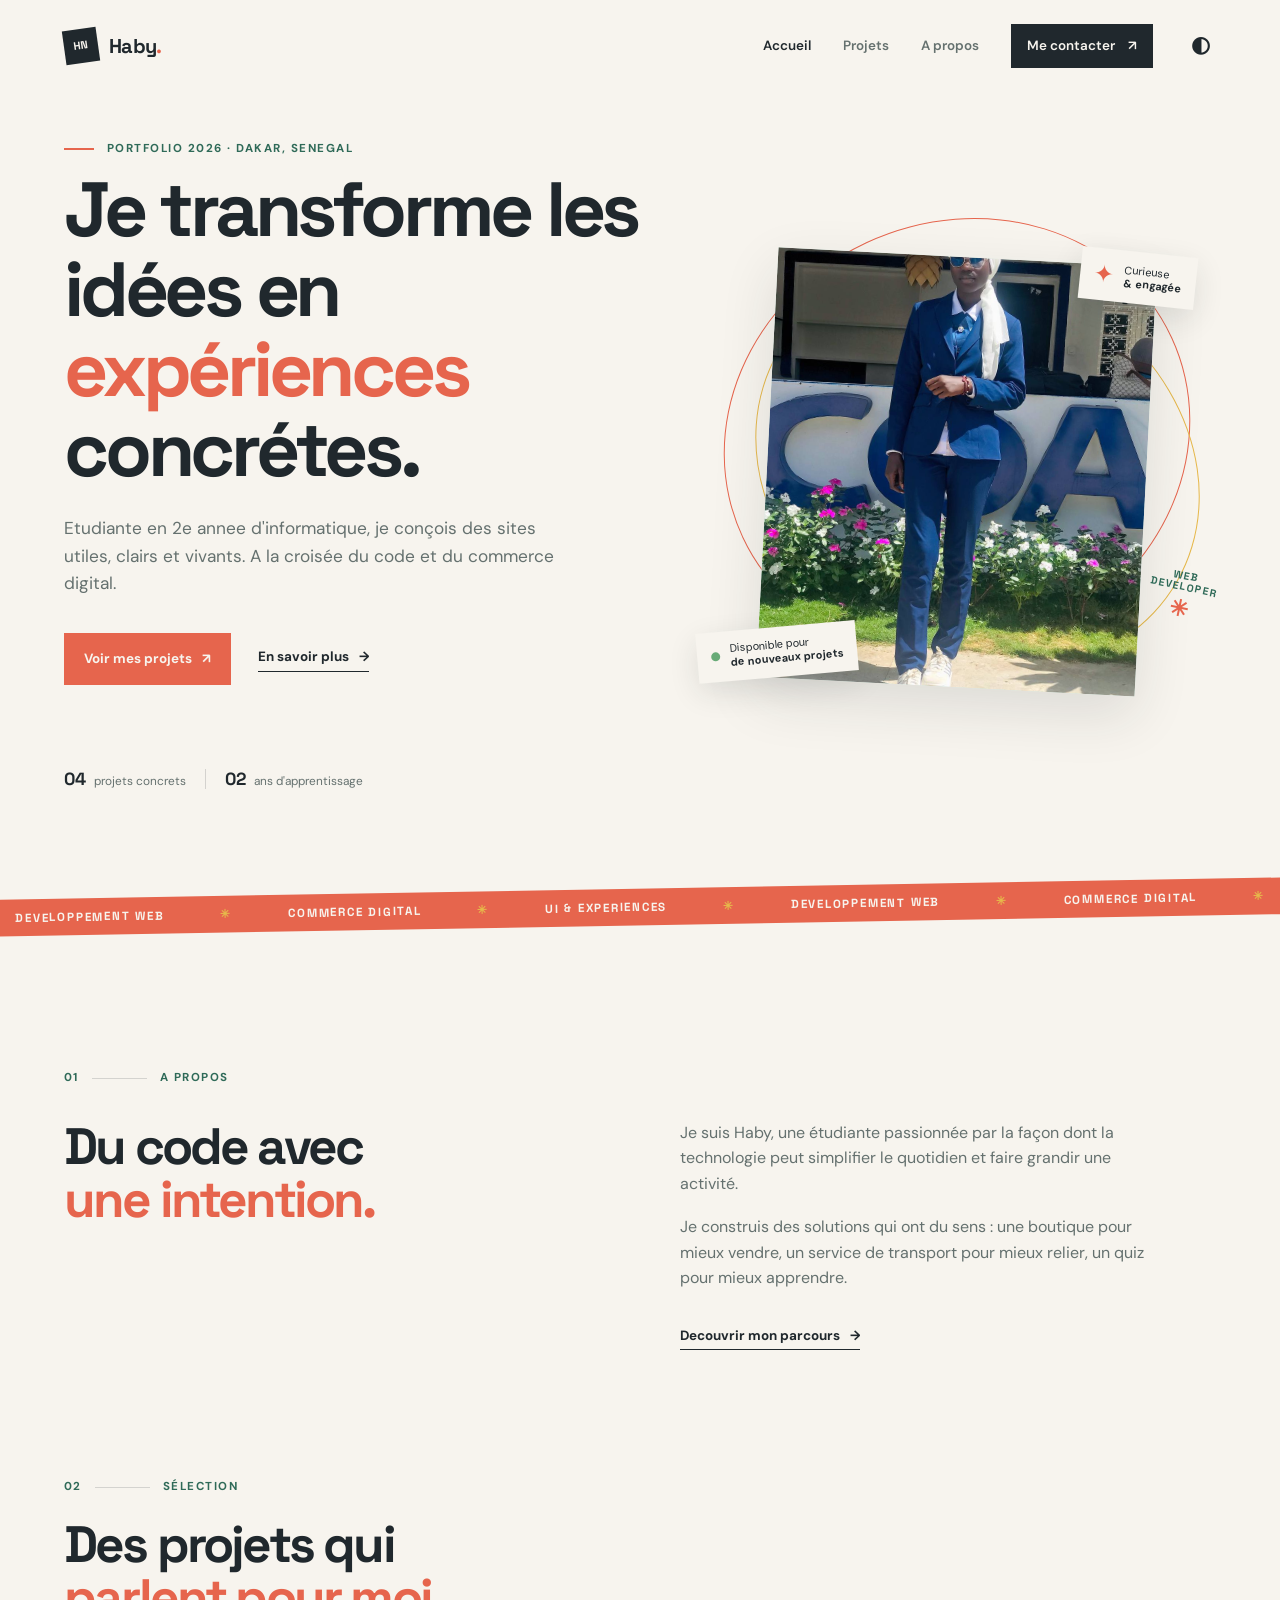
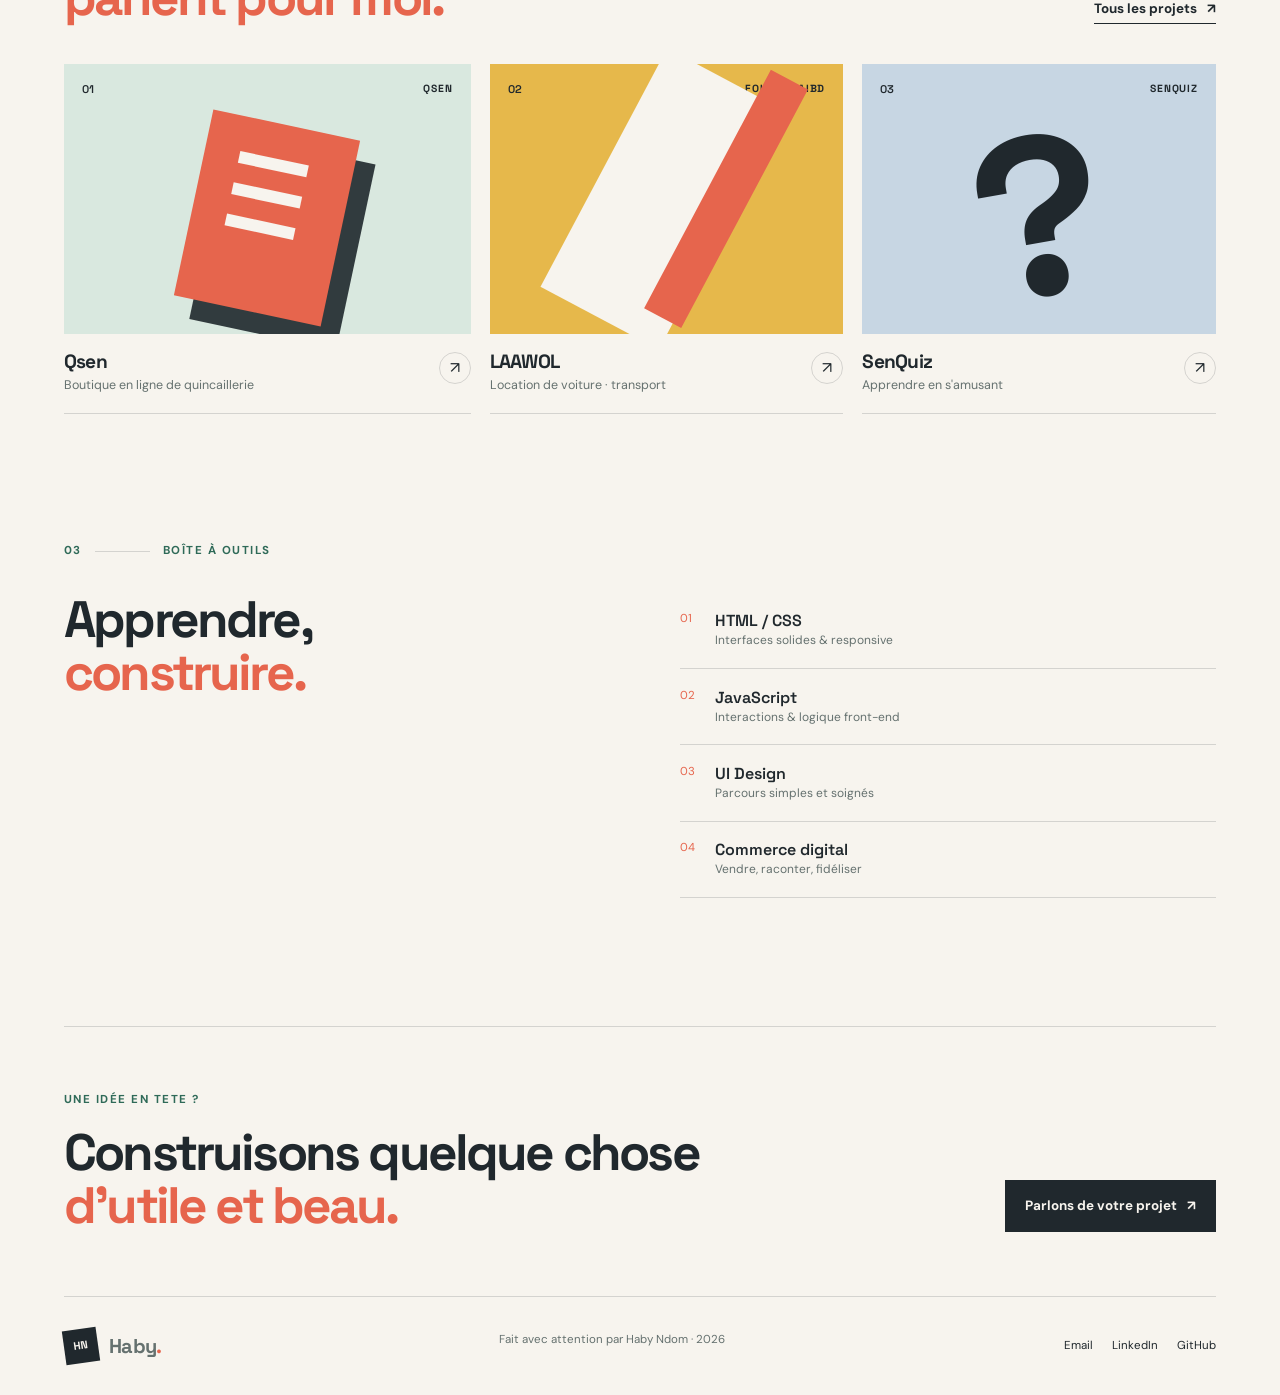
==== index.html @ 0aa5f9dd "Premier commit du portfolio" ====
<!DOCTYPE html>
<html lang="fr">
<head>
  <meta charset="UTF-8">
  <meta name="viewport" content="width=device-width, initial-scale=1.0">
  <meta name="description" content="Portfolio de Haby Ndom, etudiante en informatique et developpeuse web. Decouvrez ses projets digitaux, ses competences et son parcours.">
  <title>Haby Ndom | Developpeuse web & commerce digital</title>
  <link rel="preconnect" href="https://fonts.googleapis.com">
  <link rel="preconnect" href="https://fonts.gstatic.com" crossorigin>
  <link href="https://fonts.googleapis.com/css2?family=DM+Sans:wght@400;500;600;700&family=Space+Grotesk:wght@500;600;700&display=swap" rel="stylesheet">
  <link rel="stylesheet" href="css/style.css">
  <script src="js/main.js" defer></script>
</head>
<body>
  <div class="site-shell">
    <header class="site-header">
      <a class="brand" href="index.html" aria-label="Haby Ndom, accueil"><span class="brand-mark">HN</span><span>Haby<span class="brand-dot">.</span></span></a>
      <button class="menu-toggle" type="button" aria-expanded="false" aria-controls="main-nav"><span></span><span></span><span></span><span class="sr-only">Ouvrir le menu</span></button>
      <nav class="main-nav" id="main-nav" aria-label="Navigation principale">
        <a class="active" href="index.html">Accueil</a>
        <a href="pages/projets.html">Projets</a>
        <a href="pages/apropos.html">A propos</a>
        <a href="pages/contact.html" class="nav-cta">Me contacter <span aria-hidden="true">↗</span></a>
        <button class="theme-toggle" type="button" aria-label="Activer le mode sombre" title="Mode sombre">◐</button>
      </nav>
    </header>

    <main>
      <section class="hero section-wrap" id="accueil">
        <div class="hero-copy reveal">
          <p class="eyebrow"><span class="eyebrow-line"></span> Portfolio 2026 · Dakar, Senegal</p>
          <h1>Je transforme les idées en <em>expériences</em> concrétes.</h1>
          <p class="hero-intro">Etudiante en 2e annee d'informatique, je conçois des sites utiles, clairs et vivants. A la croisée du code et du commerce digital.</p>
          <div class="hero-actions">
            <a class="button button-primary" href="pages/projets.html">Voir mes projets <span aria-hidden="true">↗</span></a>
            <a class="text-link" href="pages/apropos.html">En savoir plus <span aria-hidden="true">→</span></a>
          </div>
          <div class="hero-meta"><span><strong>04</strong> projets concrets</span><span class="meta-divider"></span><span><strong>02</strong> ans d'apprentissage</span></div>
        </div>
        <div class="hero-visual reveal reveal-delay">
          <div class="visual-orbit orbit-one"></div><div class="visual-orbit orbit-two"></div>
          <div class="portrait-frame"><img src="images/WhatsApp Image 2025-07-23 à 22.18.57_fc815771.jpg" alt="Portrait temporaire de Haby Ndom a remplacer par votre photo"></div>
          <div class="floating-note note-top"><span class="note-icon">✦</span><span>Curieuse<br><strong>& engagée</strong></span></div>
          <div class="floating-note note-bottom"><span class="status-dot"></span><span>Disponible pour<br><strong>de nouveaux projets</strong></span></div>
          <span class="visual-stamp">WEB<br>DEVELOPER<br><b>✳</b></span>
        </div>
      </section>

      <section class="marquee-band" aria-label="Domaines d'expertise"><div class="marquee-track"><span>DEVELOPPEMENT WEB</span><i>✳</i><span>COMMERCE DIGITAL</span><i>✳</i><span>UI & EXPERIENCES</span><i>✳</i><span>DEVELOPPEMENT WEB</span><i>✳</i><span>COMMERCE DIGITAL</span><i>✳</i></div></section>

      <section class="intro-section section-wrap reveal" id="apropos">
        <div class="section-kicker">01 <span></span> A propos</div>
        <div class="intro-grid"><h2>Du code avec<br><em>une intention.</em></h2><div class="intro-text"><p>Je suis Haby, une étudiante passionnée par la façon dont la technologie peut simplifier le quotidien et faire grandir une activité.</p><p>Je construis des solutions qui ont du sens : une boutique pour mieux vendre, un service de transport pour mieux relier, un quiz pour mieux apprendre.</p><a class="text-link" href="pages/apropos.html">Decouvrir mon parcours <span aria-hidden="true">→</span></a></div></div>
      </section>

      <section class="projects-section section-wrap reveal" id="projets"><div class="section-heading"><div><div class="section-kicker">02 <span></span> Sélection</div><h2>Des projets qui<br><em>parlent pour moi.</em></h2></div><a class="text-link desktop-link" href="pages/projets.html">Tous les projets <span aria-hidden="true">↗</span></a></div>
        <div class="project-grid">
          <a class="project-card project-card-featured" href="pages/projets.html#qsen"><div class="project-image project-qsen"><span class="project-number">01</span><span class="project-label">QSEN</span><span class="project-shape shape-box"></span></div><div class="project-info"><div><h3>Qsen</h3><p>Boutique en ligne de quincaillerie</p></div><span class="arrow-circle">↗</span></div></a>
          <a class="project-card" href="pages/projets.html#fouta"><div class="project-image project-fouta"><span class="project-number">02</span><span class="project-label">FOUTA ↔ AIBD</span><span class="road road-one"></span><span class="road road-two"></span></div><div class="project-info"><div><h3>LAAWOL</h3><p>Location de voiture · transport</p></div><span class="arrow-circle">↗</span></div></a>
          <a class="project-card" href="pages/projets.html#senquiz"><div class="project-image project-quiz"><span class="project-number">03</span><span class="project-label">SENQUIZ</span><span class="quiz-mark">?</span></div><div class="project-info"><div><h3>SenQuiz</h3><p>Apprendre en s'amusant</p></div><span class="arrow-circle">↗</span></div></a>
        </div>
      </section>

      <section class="skills-section section-wrap reveal"><div class="section-kicker">03 <span></span> Boîte à outils</div><div class="skills-layout"><h2>Apprendre,<br><em>construire.</em></h2><div class="skills-list"><div class="skill-item"><span>01</span><strong>HTML / CSS</strong><small>Interfaces solides & responsive</small></div><div class="skill-item"><span>02</span><strong>JavaScript</strong><small>Interactions & logique front-end</small></div><div class="skill-item"><span>03</span><strong>UI Design</strong><small>Parcours simples et soignés</small></div><div class="skill-item"><span>04</span><strong>Commerce digital</strong><small>Vendre, raconter, fidéliser</small></div></div></div></section>

      <section class="contact-strip section-wrap reveal"><div><p class="eyebrow">Une idée en tete ?</p><h2>Construisons quelque chose<br><em>d'utile et beau.</em></h2></div><a class="button button-dark" href="pages/contact.html">Parlons de votre projet <span aria-hidden="true">↗</span></a></section>
    </main>

    <footer class="site-footer section-wrap"><a class="brand" href="index.html"><span class="brand-mark">HN</span><span>Haby<span class="brand-dot">.</span></span></a><p>Fait avec attention par Haby Ndom · 2026</p><div class="footer-links"><a href="pages/contact.html">Email</a><a href="https://fr.linkedin.com/">LinkedIn</a><a href="https://github.com/s">GitHub</a></div></footer>
  </div>
</body>
</html>
---- css/style.css ----
:root {
  --ink: #20282d;
  --muted: #65716f;
  --paper: #f7f4ee;
  --paper-deep: #ece8df;
  --green: #d9e8df;
  --green-dark: #2f6a58;
  --coral: #e6654d;
  --yellow: #e6b84b;
  --line: rgba(32, 40, 45, .16);
  --shadow: 0 20px 55px rgba(32, 40, 45, .12);
  --heading: 'Space Grotesk', sans-serif;
  --body: 'DM Sans', sans-serif;
}
* { box-sizing: border-box; }
html { scroll-behavior: smooth; }
body { margin: 0; color: var(--ink); background: var(--paper); font-family: var(--body); line-height: 1.6; transition: background .3s ease, color .3s ease; }
a { color: inherit; text-decoration: none; }
button, input, textarea, select { font: inherit; }
button { cursor: pointer; }
.site-shell { overflow: hidden; }
.section-wrap { width: min(1160px, calc(100% - 8rem)); margin-inline: auto; }
.site-header { width: min(1160px, calc(100% - 8rem)); margin: 0 auto; min-height: 92px; display: flex; align-items: center; justify-content: space-between; position: relative; z-index: 10; }
.brand { display: inline-flex; align-items: center; gap: .7rem; font-family: var(--heading); font-weight: 700; font-size: 1.25rem; letter-spacing: -.04em; }
.brand-mark { display: grid; place-items: center; width: 34px; height: 34px; color: var(--paper); background: var(--ink); font-size: .68rem; letter-spacing: 0; transform: rotate(-8deg); }
.brand-dot, em { color: var(--coral); font-style: normal; }
.main-nav { display: flex; align-items: center; gap: 2rem; font-size: .84rem; font-weight: 600; }
.main-nav a { color: var(--muted); transition: color .2s ease; }
.main-nav a:hover, .main-nav a.active { color: var(--ink); }
.nav-cta { padding: .72rem 1rem; color: var(--paper) !important; background: var(--ink); }
.nav-cta span, .button span { margin-left: .6rem; }
.theme-toggle { border: 0; background: transparent; color: var(--ink); font-size: 1.35rem; line-height: 1; }
.menu-toggle { display: none; border: 0; background: none; padding: .4rem; }
.menu-toggle span:not(.sr-only) { display: block; width: 24px; height: 2px; margin: 5px 0; background: var(--ink); }
.sr-only { position: absolute; width: 1px; height: 1px; overflow: hidden; clip: rect(0,0,0,0); }
.hero { min-height: 650px; display: grid; grid-template-columns: 1.05fr .95fr; align-items: center; gap: 3rem; padding-block: 3rem 6rem; }
.eyebrow, .section-kicker { color: var(--green-dark); font-size: .72rem; font-weight: 700; letter-spacing: .13em; text-transform: uppercase; }
.eyebrow { display: flex; align-items: center; gap: .8rem; }
.eyebrow-line { display: inline-block; width: 30px; height: 2px; background: var(--coral); }
h1, h2, h3, p { margin-top: 0; }
h1, h2, h3 { font-family: var(--heading); line-height: 1.04; letter-spacing: -.055em; }
h1 { max-width: 700px; margin-bottom: 1.6rem; font-size: clamp(3.3rem, 6vw, 5.8rem); }
h2 { font-size: clamp(2.45rem, 4vw, 4rem); }
.hero-intro, .page-intro { max-width: 500px; color: var(--muted); font-size: 1.08rem; }
.hero-actions { display: flex; align-items: center; gap: 1.7rem; margin-top: 2.2rem; }
.button { display: inline-flex; align-items: center; border: 0; padding: .95rem 1.25rem; font-weight: 700; font-size: .84rem; transition: transform .2s ease, background .2s ease; }
.button:hover { transform: translateY(-3px); }
.button-primary { color: var(--paper); background: var(--coral); }
.button-dark { color: var(--paper); background: var(--ink); }
.text-link { display: inline-flex; align-items: center; gap: .65rem; font-size: .84rem; font-weight: 700; border-bottom: 1px solid var(--ink); padding-bottom: .2rem; }
.hero-meta { display: flex; gap: 1.2rem; align-items: center; margin-top: 5rem; color: var(--muted); font-size: .74rem; }
.hero-meta strong { color: var(--ink); font-family: var(--heading); font-size: 1.1rem; margin-right: .3rem; }
.meta-divider { width: 1px; height: 20px; background: var(--line); }
.hero-visual { position: relative; min-height: 510px; }
.portrait-frame { position: absolute; inset: 45px 70px 35px 75px; overflow: hidden; background: var(--green); box-shadow: var(--shadow); transform: rotate(3deg); }
.portrait-frame img { width: 100%; height: 100%; object-fit: cover; }
.visual-orbit { position: absolute; border: 1px solid var(--coral); border-radius: 50%; transform: rotate(-25deg); }
.orbit-one { inset: 10px 22px 10px 28px; height: 430px; }
.orbit-two { inset: 60px 8px 0 55px; height: 390px; border-color: var(--yellow); transform: rotate(30deg); }
.floating-note { position: absolute; z-index: 2; display: flex; align-items: center; gap: .65rem; padding: .7rem .85rem; background: var(--paper); box-shadow: 0 10px 30px rgba(32,40,45,.12); font-size: .68rem; line-height: 1.25; }
.note-top { top: 40px; right: 20px; transform: rotate(6deg); }.note-bottom { bottom: 45px; left: 5px; transform: rotate(-5deg); }
.note-icon { color: var(--coral); font-size: 1.5rem; }.status-dot { width: 9px; height: 9px; border-radius: 50%; background: #68ab77; }.visual-stamp { position: absolute; right: 0; bottom: 100px; color: var(--green-dark); font: 700 .65rem/1.1 var(--heading); letter-spacing: .12em; text-align: center; transform: rotate(12deg); }.visual-stamp b { display: block; color: var(--coral); font-size: 1.4rem; margin-top: .25rem; }
.marquee-band { overflow: hidden; color: var(--paper); background: var(--coral); transform: rotate(-1deg) scale(1.02); padding: .7rem 0; }.marquee-track { display: flex; justify-content: space-around; min-width: 900px; font: 700 .72rem var(--heading); letter-spacing: .14em; }.marquee-track i { color: var(--yellow); font-style: normal; }
.intro-section { padding-block: 9rem 8rem; }.section-kicker { display: flex; align-items: center; gap: .8rem; }.section-kicker span { display: block; width: 55px; height: 1px; background: var(--line); }.intro-grid { display: grid; grid-template-columns: 1fr 1fr; gap: 5rem; margin-top: 2rem; }.intro-grid h2 { margin: 0; }.intro-text { max-width: 470px; color: var(--muted); }.intro-text p { margin-bottom: 1.1rem; }.intro-text .text-link { color: var(--ink); margin-top: 1rem; }
.projects-section { padding-bottom: 8rem; }.section-heading { display: flex; justify-content: space-between; align-items: end; margin-bottom: 2.5rem; }.section-heading h2 { margin: 1.3rem 0 0; }.project-grid, .full-project-grid { display: grid; grid-template-columns: 1.15fr 1fr 1fr; gap: 1.2rem; }.project-card { display: block; min-width: 0; }.project-image { height: 270px; position: relative; overflow: hidden; transition: transform .3s ease; }.project-card:hover .project-image { transform: translateY(-7px); }.project-qsen { background: var(--green); }.project-fouta { background: var(--yellow); }.project-quiz { background: #c7d6e3; }.project-number { position: absolute; top: 18px; left: 18px; font: 600 .7rem var(--heading); }.project-label { position: absolute; right: 18px; top: 18px; font: 700 .65rem var(--heading); letter-spacing: .08em; }.shape-box { position: absolute; width: 150px; height: 190px; left: 50%; top: 50%; background: var(--coral); transform: translate(-50%, -40%) rotate(12deg); box-shadow: 20px 20px 0 rgba(32,40,45,.9); }.shape-box::after { content: ''; position: absolute; width: 70px; height: 12px; top: 35px; left: 35px; background: var(--paper); box-shadow: 0 32px 0 var(--paper), 0 64px 0 var(--paper); }.road { position: absolute; height: 100%; width: 38%; left: 30%; background: var(--paper); transform: rotate(28deg); }.road-two { width: 12%; left: 61%; background: var(--coral); }.quiz-mark { position: absolute; inset: 35px 0 0; display: grid; place-items: center; color: var(--ink); font: 700 14rem/1 var(--heading); transform: rotate(-10deg); }.project-info { display: flex; justify-content: space-between; gap: 1rem; padding: 1.1rem 0; border-bottom: 1px solid var(--line); }.project-info h3 { margin: 0 0 .25rem; font-size: 1.2rem; letter-spacing: -.04em; }.project-info p { margin: 0; color: var(--muted); font-size: .78rem; }.arrow-circle { flex: 0 0 auto; display: grid; place-items: center; width: 32px; height: 32px; border: 1px solid var(--line); border-radius: 50%; }.skills-section { padding-bottom: 8rem; }.skills-layout { display: grid; grid-template-columns: 1fr 1fr; gap: 5rem; margin-top: 2rem; }.skills-layout h2 { margin: 0; }.skill-item { display: grid; grid-template-columns: 35px 1fr; padding: 1.1rem 0; border-bottom: 1px solid var(--line); }.skill-item span { color: var(--coral); font-size: .72rem; }.skill-item strong { font: 600 1rem var(--heading); }.skill-item small { grid-column: 2; color: var(--muted); font-size: .75rem; }.contact-strip { display: flex; align-items: end; justify-content: space-between; padding: 4rem 0; border-top: 1px solid var(--line); }.contact-strip h2 { margin: 1rem 0 0; font-size: clamp(2rem, 4vw, 3.5rem); }.site-footer { display: flex; align-items: center; justify-content: space-between; padding-block: 2rem; border-top: 1px solid var(--line); color: var(--muted); font-size: .72rem; }.footer-links { display: flex; gap: 1.2rem; color: var(--ink); }.footer-links a:hover { color: var(--coral); }
.page-hero { padding-block: 6rem 5rem; border-bottom: 1px solid var(--line); }.page-hero h1 { margin: 1.3rem 0; }.project-list-section { padding-block: 4rem 8rem; }.search-projects { display: flex; align-items: end; justify-content: space-between; gap: 2rem; margin-bottom: 2rem; }.search-projects label { font: 600 1.05rem var(--heading); }.search-input { display: flex; align-items: center; width: min(390px, 100%); border-bottom: 1px solid var(--ink); }.search-input span { font-size: 1.5rem; }.search-input input { width: 100%; border: 0; outline: 0; padding: .7rem; background: transparent; }.filter-row { display: flex; gap: .5rem; margin-bottom: 2.4rem; }.filter-button { border: 1px solid var(--line); padding: .5rem .85rem; color: var(--muted); background: transparent; font-size: .75rem; }.filter-button.active, .filter-button:hover { color: var(--paper); border-color: var(--ink); background: var(--ink); }.full-project-grid { grid-template-columns: repeat(2, 1fr); }.project-card-large:first-child { grid-column: span 2; }.project-card-large:first-child .project-image { height: 390px; }.project-card-large .project-info { padding-block: 1.25rem 2rem; }.project-card-large .project-info p { max-width: 540px; font-size: .85rem; }.tech-tags { display: block; margin-top: .65rem; color: var(--green-dark); font-size: .68rem; font-weight: 700; }.empty-state { color: var(--muted); text-align: center; padding: 4rem; }.project-card[hidden] { display: none; }
.about-detail { display: grid; grid-template-columns: .8fr 1.2fr; gap: 6rem; padding-block: 5rem 8rem; }.about-photo { position: relative; }.about-photo img { width: 100%; max-height: 560px; object-fit: cover; box-shadow: var(--shadow); }.about-photo span { position: absolute; bottom: 20px; left: -15px; padding: .5rem .75rem; color: var(--paper); background: var(--coral); font-size: .7rem; transform: rotate(-4deg); }.about-copy h2 { margin: 1.3rem 0 1.5rem; }.about-copy p { max-width: 560px; color: var(--muted); }.values { display: flex; gap: 2.5rem; margin-top: 3rem; }.values div { display: grid; gap: .2rem; }.values strong { color: var(--coral); font-size: .7rem; }.values span { font: 600 .9rem var(--heading); }.timeline-section { padding-bottom: 8rem; }.timeline { max-width: 760px; margin-top: 2rem; border-top: 1px solid var(--line); }.timeline-item { display: grid; grid-template-columns: 100px 1fr; gap: 2rem; padding: 1.6rem 0; border-bottom: 1px solid var(--line); }.timeline-item > span { color: var(--coral); font: 600 .9rem var(--heading); }.timeline-item h3 { margin: 0 0 .35rem; font-size: 1.15rem; }.timeline-item p { margin: 0; color: var(--muted); font-size: .82rem; }
.contact-layout { display: grid; grid-template-columns: .75fr 1.25fr; gap: 6rem; padding-block: 5rem 8rem; }.contact-aside h2 { margin: 1.3rem 0; font-size: 2.4rem; }.contact-aside p { color: var(--muted); }.contact-email { display: inline-block; margin: 1.8rem 0 3rem; color: var(--coral); font-weight: 700; border-bottom: 1px solid var(--coral); padding-bottom: .25rem; }.social-list { display: grid; gap: .8rem; max-width: 190px; }.social-list a { display: flex; justify-content: space-between; padding-bottom: .5rem; border-bottom: 1px solid var(--line); font-size: .8rem; font-weight: 600; }.forms-stack { display: grid; gap: 1rem; }.contact-form { padding: 2rem; background: var(--green); }.project-request { background: var(--paper-deep); }.form-heading { display: flex; align-items: baseline; gap: 1rem; margin-bottom: 1.7rem; }.form-heading span { color: var(--coral); font: 600 .75rem var(--heading); }.form-heading h2 { margin: 0; font-size: 1.5rem; }.contact-form label { display: block; margin: 1rem 0 .35rem; font-size: .75rem; font-weight: 700; }.contact-form label span { color: var(--coral); }.contact-form input, .contact-form textarea, .contact-form select { display: block; width: 100%; border: 1px solid var(--line); border-radius: 0; outline-color: var(--coral); padding: .75rem; color: var(--ink); background: rgba(247,244,238,.6); }.contact-form textarea { resize: vertical; }.contact-form .button { margin-top: 1.3rem; }.form-status { display: none; margin: .8rem 0 0; color: var(--green-dark); font-size: .75rem; font-weight: 700; }.form-status.show { display: block; }
.reveal { opacity: 0; transform: translateY(24px); transition: opacity .7s ease, transform .7s ease; }.reveal.is-visible { opacity: 1; transform: none; }.reveal-delay { transition-delay: .15s; }
.dark-theme { --ink: #f7f4ee; --muted: #abb9b4; --paper: #20282d; --paper-deep: #2a3537; --green: #29463e; --green-dark: #94cdb5; --line: rgba(247,244,238,.18); --shadow: 0 20px 55px rgba(0,0,0,.25); }.dark-theme .brand-mark { background: var(--coral); color: var(--ink); }.dark-theme .nav-cta, .dark-theme .button-dark { background: var(--coral); color: var(--ink) !important; }.dark-theme .contact-form input, .dark-theme .contact-form textarea, .dark-theme .contact-form select { color: var(--ink); background: rgba(32,40,45,.35); }
@media (max-width: 800px) { .section-wrap, .site-header { width: min(100% - 2.5rem, 600px); }.site-header { min-height: 75px; }.menu-toggle { display: block; z-index: 3; }.main-nav { display: none; position: absolute; top: 65px; right: 0; left: 0; flex-direction: column; align-items: stretch; gap: 0; padding: .7rem; background: var(--paper); box-shadow: var(--shadow); }.main-nav.is-open { display: flex; }.main-nav a { padding: .8rem; }.nav-cta { text-align: center; }.theme-toggle { position: absolute; top: .8rem; right: .8rem; }.hero { display: block; padding-block: 3.5rem 5rem; }.hero h1 { font-size: clamp(3rem, 14vw, 4.5rem); }.hero-visual { min-height: 430px; margin-top: 3rem; }.portrait-frame { inset: 35px 45px 30px 45px; }.orbit-one { height: 350px; inset: 18px 12px 8px; }.orbit-two { height: 320px; inset: 45px 5px 0 20px; }.note-top { right: 0; }.note-bottom { left: 0; bottom: 20px; }.visual-stamp { right: -5px; bottom: 70px; }.hero-meta { margin-top: 3rem; flex-wrap: wrap; }.intro-section { padding-block: 6rem; }.intro-grid, .skills-layout, .about-detail, .contact-layout { grid-template-columns: 1fr; gap: 2rem; }.projects-section, .skills-section { padding-bottom: 6rem; }.project-grid, .full-project-grid { grid-template-columns: 1fr; }.project-card-large:first-child { grid-column: auto; }.project-card-large:first-child .project-image { height: 270px; }.section-heading { align-items: start; gap: 1.2rem; }.desktop-link { display: none; }.contact-strip { display: block; padding: 3rem 0; }.contact-strip .button { margin-top: 1.5rem; }.site-footer { align-items: start; flex-direction: column; gap: 1rem; }.page-hero { padding-block: 4rem 3.5rem; }.page-hero h1 { font-size: clamp(3rem, 13vw, 4.5rem); }.search-projects { display: block; }.search-input { margin-top: 1rem; width: 100%; }.filter-row { flex-wrap: wrap; }.about-detail { padding-block: 4rem 6rem; }.about-copy h2, .contact-aside h2 { font-size: 2.5rem; }.contact-layout { padding-block: 4rem 6rem; }.contact-aside { margin-bottom: 1rem; }.timeline-item { grid-template-columns: 65px 1fr; gap: 1rem; } }
@media (prefers-reduced-motion: reduce) { *, *::before, *::after { scroll-behavior: auto !important; transition-duration: .01ms !important; animation-duration: .01ms !important; } }
.project-logo { position: absolute; z-index: 2; top: 50%; left: 50%; width: min(72%, 320px); height: auto; box-shadow: 0 14px 28px rgba(32, 40, 45, .18); transform: translate(-50%, -50%) rotate(-2deg); transition: transform .3s ease; }
.project-card:hover .project-logo { transform: translate(-50%, -50%) rotate(0deg) scale(1.03); }
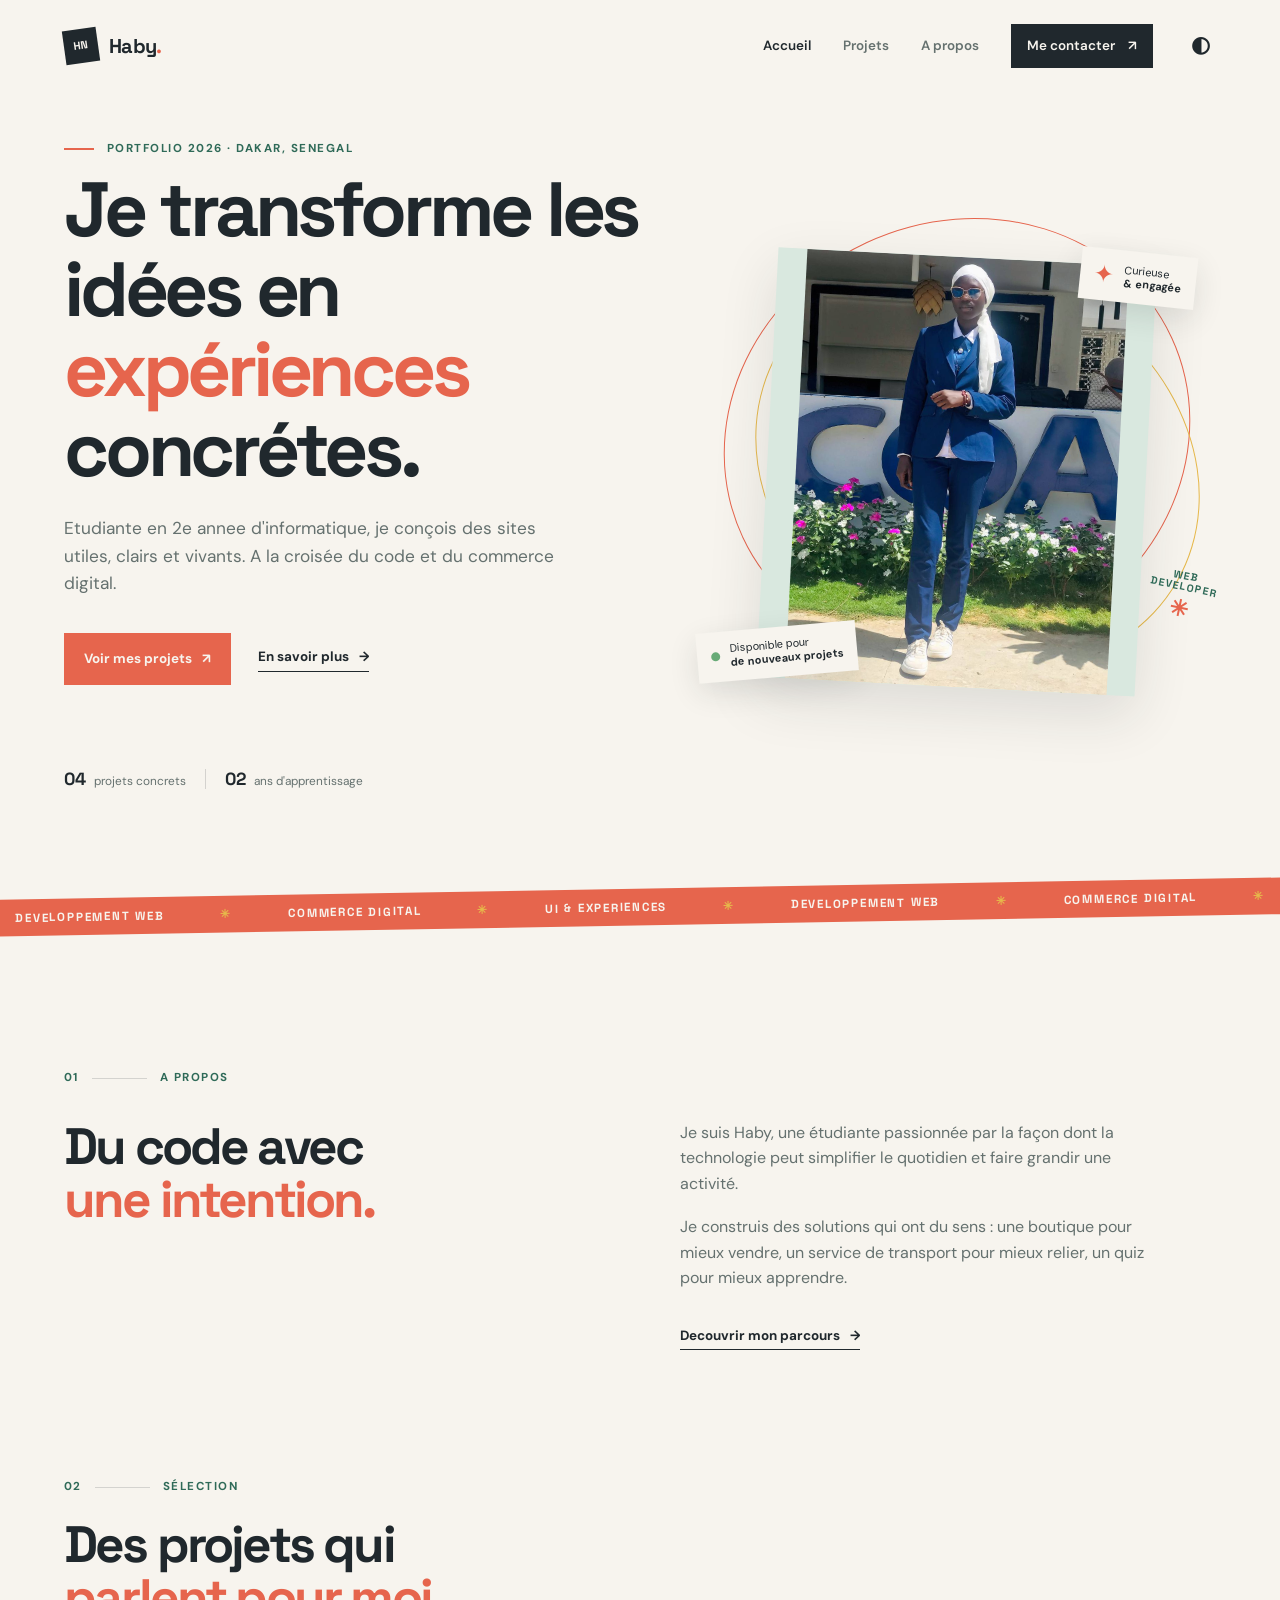
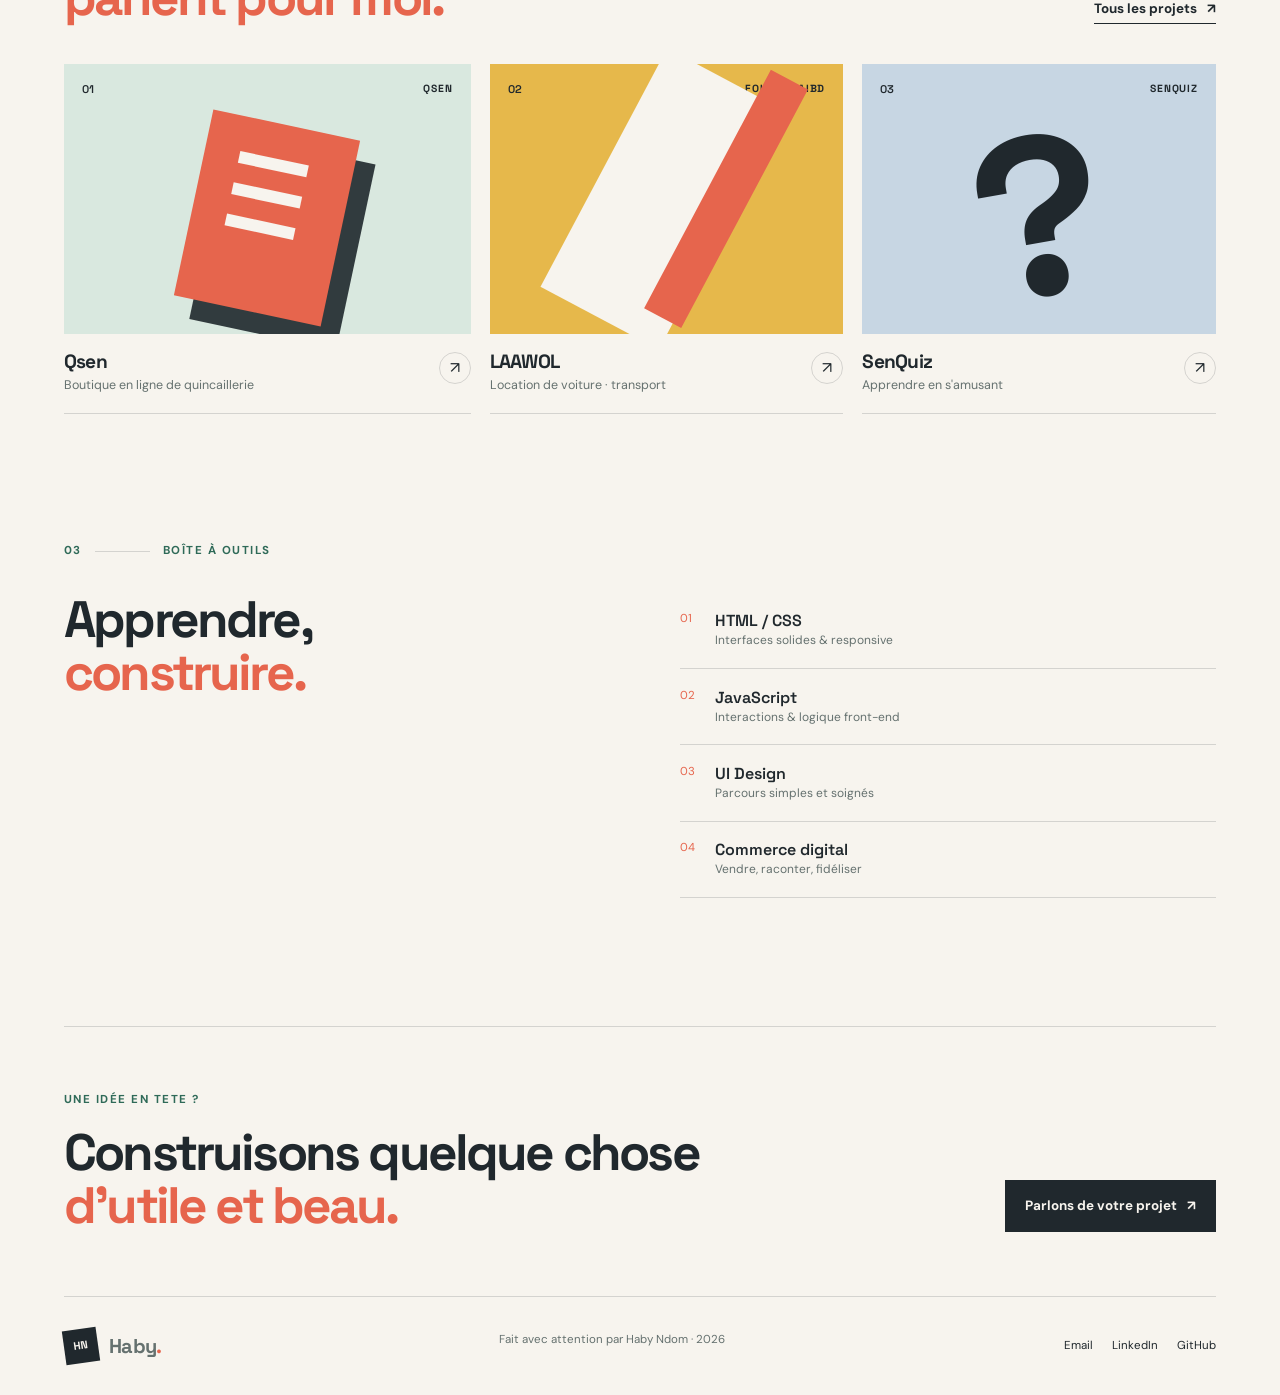
==== commit 292ee712: "Renommage des images" ====
--- a/index.html
+++ b/index.html
@@ -39,7 +39,7 @@
         </div>
         <div class="hero-visual reveal reveal-delay">
           <div class="visual-orbit orbit-one"></div><div class="visual-orbit orbit-two"></div>
-          <div class="portrait-frame"><img src="images/WhatsApp Image 2025-07-23 à 22.18.57_fc815771.jpg" alt="Portrait temporaire de Haby Ndom a remplacer par votre photo"></div>
+          <div class="portrait-frame"><img src="images/image-acceuil.jpg" alt="Mon portrait"></div>
           <div class="floating-note note-top"><span class="note-icon">✦</span><span>Curieuse<br><strong>& engagée</strong></span></div>
           <div class="floating-note note-bottom"><span class="status-dot"></span><span>Disponible pour<br><strong>de nouveaux projets</strong></span></div>
           <span class="visual-stamp">WEB<br>DEVELOPER<br><b>✳</b></span>
--- a/css/style.css
+++ b/css/style.css
@@ -53,7 +53,7 @@
 .meta-divider { width: 1px; height: 20px; background: var(--line); }
 .hero-visual { position: relative; min-height: 510px; }
 .portrait-frame { position: absolute; inset: 45px 70px 35px 75px; overflow: hidden; background: var(--green); box-shadow: var(--shadow); transform: rotate(3deg); }
-.portrait-frame img { width: 100%; height: 100%; object-fit: cover; }
+.portrait-frame img { width: 100%; height: 100%; object-fit: contain; }
 .visual-orbit { position: absolute; border: 1px solid var(--coral); border-radius: 50%; transform: rotate(-25deg); }
 .orbit-one { inset: 10px 22px 10px 28px; height: 430px; }
 .orbit-two { inset: 60px 8px 0 55px; height: 390px; border-color: var(--yellow); transform: rotate(30deg); }
@@ -64,7 +64,7 @@
 .intro-section { padding-block: 9rem 8rem; }.section-kicker { display: flex; align-items: center; gap: .8rem; }.section-kicker span { display: block; width: 55px; height: 1px; background: var(--line); }.intro-grid { display: grid; grid-template-columns: 1fr 1fr; gap: 5rem; margin-top: 2rem; }.intro-grid h2 { margin: 0; }.intro-text { max-width: 470px; color: var(--muted); }.intro-text p { margin-bottom: 1.1rem; }.intro-text .text-link { color: var(--ink); margin-top: 1rem; }
 .projects-section { padding-bottom: 8rem; }.section-heading { display: flex; justify-content: space-between; align-items: end; margin-bottom: 2.5rem; }.section-heading h2 { margin: 1.3rem 0 0; }.project-grid, .full-project-grid { display: grid; grid-template-columns: 1.15fr 1fr 1fr; gap: 1.2rem; }.project-card { display: block; min-width: 0; }.project-image { height: 270px; position: relative; overflow: hidden; transition: transform .3s ease; }.project-card:hover .project-image { transform: translateY(-7px); }.project-qsen { background: var(--green); }.project-fouta { background: var(--yellow); }.project-quiz { background: #c7d6e3; }.project-number { position: absolute; top: 18px; left: 18px; font: 600 .7rem var(--heading); }.project-label { position: absolute; right: 18px; top: 18px; font: 700 .65rem var(--heading); letter-spacing: .08em; }.shape-box { position: absolute; width: 150px; height: 190px; left: 50%; top: 50%; background: var(--coral); transform: translate(-50%, -40%) rotate(12deg); box-shadow: 20px 20px 0 rgba(32,40,45,.9); }.shape-box::after { content: ''; position: absolute; width: 70px; height: 12px; top: 35px; left: 35px; background: var(--paper); box-shadow: 0 32px 0 var(--paper), 0 64px 0 var(--paper); }.road { position: absolute; height: 100%; width: 38%; left: 30%; background: var(--paper); transform: rotate(28deg); }.road-two { width: 12%; left: 61%; background: var(--coral); }.quiz-mark { position: absolute; inset: 35px 0 0; display: grid; place-items: center; color: var(--ink); font: 700 14rem/1 var(--heading); transform: rotate(-10deg); }.project-info { display: flex; justify-content: space-between; gap: 1rem; padding: 1.1rem 0; border-bottom: 1px solid var(--line); }.project-info h3 { margin: 0 0 .25rem; font-size: 1.2rem; letter-spacing: -.04em; }.project-info p { margin: 0; color: var(--muted); font-size: .78rem; }.arrow-circle { flex: 0 0 auto; display: grid; place-items: center; width: 32px; height: 32px; border: 1px solid var(--line); border-radius: 50%; }.skills-section { padding-bottom: 8rem; }.skills-layout { display: grid; grid-template-columns: 1fr 1fr; gap: 5rem; margin-top: 2rem; }.skills-layout h2 { margin: 0; }.skill-item { display: grid; grid-template-columns: 35px 1fr; padding: 1.1rem 0; border-bottom: 1px solid var(--line); }.skill-item span { color: var(--coral); font-size: .72rem; }.skill-item strong { font: 600 1rem var(--heading); }.skill-item small { grid-column: 2; color: var(--muted); font-size: .75rem; }.contact-strip { display: flex; align-items: end; justify-content: space-between; padding: 4rem 0; border-top: 1px solid var(--line); }.contact-strip h2 { margin: 1rem 0 0; font-size: clamp(2rem, 4vw, 3.5rem); }.site-footer { display: flex; align-items: center; justify-content: space-between; padding-block: 2rem; border-top: 1px solid var(--line); color: var(--muted); font-size: .72rem; }.footer-links { display: flex; gap: 1.2rem; color: var(--ink); }.footer-links a:hover { color: var(--coral); }
 .page-hero { padding-block: 6rem 5rem; border-bottom: 1px solid var(--line); }.page-hero h1 { margin: 1.3rem 0; }.project-list-section { padding-block: 4rem 8rem; }.search-projects { display: flex; align-items: end; justify-content: space-between; gap: 2rem; margin-bottom: 2rem; }.search-projects label { font: 600 1.05rem var(--heading); }.search-input { display: flex; align-items: center; width: min(390px, 100%); border-bottom: 1px solid var(--ink); }.search-input span { font-size: 1.5rem; }.search-input input { width: 100%; border: 0; outline: 0; padding: .7rem; background: transparent; }.filter-row { display: flex; gap: .5rem; margin-bottom: 2.4rem; }.filter-button { border: 1px solid var(--line); padding: .5rem .85rem; color: var(--muted); background: transparent; font-size: .75rem; }.filter-button.active, .filter-button:hover { color: var(--paper); border-color: var(--ink); background: var(--ink); }.full-project-grid { grid-template-columns: repeat(2, 1fr); }.project-card-large:first-child { grid-column: span 2; }.project-card-large:first-child .project-image { height: 390px; }.project-card-large .project-info { padding-block: 1.25rem 2rem; }.project-card-large .project-info p { max-width: 540px; font-size: .85rem; }.tech-tags { display: block; margin-top: .65rem; color: var(--green-dark); font-size: .68rem; font-weight: 700; }.empty-state { color: var(--muted); text-align: center; padding: 4rem; }.project-card[hidden] { display: none; }
-.about-detail { display: grid; grid-template-columns: .8fr 1.2fr; gap: 6rem; padding-block: 5rem 8rem; }.about-photo { position: relative; }.about-photo img { width: 100%; max-height: 560px; object-fit: cover; box-shadow: var(--shadow); }.about-photo span { position: absolute; bottom: 20px; left: -15px; padding: .5rem .75rem; color: var(--paper); background: var(--coral); font-size: .7rem; transform: rotate(-4deg); }.about-copy h2 { margin: 1.3rem 0 1.5rem; }.about-copy p { max-width: 560px; color: var(--muted); }.values { display: flex; gap: 2.5rem; margin-top: 3rem; }.values div { display: grid; gap: .2rem; }.values strong { color: var(--coral); font-size: .7rem; }.values span { font: 600 .9rem var(--heading); }.timeline-section { padding-bottom: 8rem; }.timeline { max-width: 760px; margin-top: 2rem; border-top: 1px solid var(--line); }.timeline-item { display: grid; grid-template-columns: 100px 1fr; gap: 2rem; padding: 1.6rem 0; border-bottom: 1px solid var(--line); }.timeline-item > span { color: var(--coral); font: 600 .9rem var(--heading); }.timeline-item h3 { margin: 0 0 .35rem; font-size: 1.15rem; }.timeline-item p { margin: 0; color: var(--muted); font-size: .82rem; }
+.about-detail { display: grid; grid-template-columns: .8fr 1.2fr; gap: 6rem; padding-block: 5rem 8rem; }.about-photo { position: relative; }.about-photo img { display: block; width: min(100%, 390px); aspect-ratio: 1; margin-inline: auto; object-fit: cover; border: 10px solid var(--paper-deep); border-radius: 50%; box-shadow: var(--shadow); }.about-photo span { position: absolute; bottom: 20px; left: -15px; padding: .5rem .75rem; color: var(--paper); background: var(--coral); font-size: .7rem; transform: rotate(-4deg); }.about-copy h2 { margin: 1.3rem 0 1.5rem; }.about-copy p { max-width: 560px; color: var(--muted); }.values { display: flex; gap: 2.5rem; margin-top: 3rem; }.values div { display: grid; gap: .2rem; }.values strong { color: var(--coral); font-size: .7rem; }.values span { font: 600 .9rem var(--heading); }.timeline-section { padding-bottom: 8rem; }.timeline { max-width: 760px; margin-top: 2rem; border-top: 1px solid var(--line); }.timeline-item { display: grid; grid-template-columns: 100px 1fr; gap: 2rem; padding: 1.6rem 0; border-bottom: 1px solid var(--line); }.timeline-item > span { color: var(--coral); font: 600 .9rem var(--heading); }.timeline-item h3 { margin: 0 0 .35rem; font-size: 1.15rem; }.timeline-item p { margin: 0; color: var(--muted); font-size: .82rem; }
 .contact-layout { display: grid; grid-template-columns: .75fr 1.25fr; gap: 6rem; padding-block: 5rem 8rem; }.contact-aside h2 { margin: 1.3rem 0; font-size: 2.4rem; }.contact-aside p { color: var(--muted); }.contact-email { display: inline-block; margin: 1.8rem 0 3rem; color: var(--coral); font-weight: 700; border-bottom: 1px solid var(--coral); padding-bottom: .25rem; }.social-list { display: grid; gap: .8rem; max-width: 190px; }.social-list a { display: flex; justify-content: space-between; padding-bottom: .5rem; border-bottom: 1px solid var(--line); font-size: .8rem; font-weight: 600; }.forms-stack { display: grid; gap: 1rem; }.contact-form { padding: 2rem; background: var(--green); }.project-request { background: var(--paper-deep); }.form-heading { display: flex; align-items: baseline; gap: 1rem; margin-bottom: 1.7rem; }.form-heading span { color: var(--coral); font: 600 .75rem var(--heading); }.form-heading h2 { margin: 0; font-size: 1.5rem; }.contact-form label { display: block; margin: 1rem 0 .35rem; font-size: .75rem; font-weight: 700; }.contact-form label span { color: var(--coral); }.contact-form input, .contact-form textarea, .contact-form select { display: block; width: 100%; border: 1px solid var(--line); border-radius: 0; outline-color: var(--coral); padding: .75rem; color: var(--ink); background: rgba(247,244,238,.6); }.contact-form textarea { resize: vertical; }.contact-form .button { margin-top: 1.3rem; }.form-status { display: none; margin: .8rem 0 0; color: var(--green-dark); font-size: .75rem; font-weight: 700; }.form-status.show { display: block; }
 .reveal { opacity: 0; transform: translateY(24px); transition: opacity .7s ease, transform .7s ease; }.reveal.is-visible { opacity: 1; transform: none; }.reveal-delay { transition-delay: .15s; }
 .dark-theme { --ink: #f7f4ee; --muted: #abb9b4; --paper: #20282d; --paper-deep: #2a3537; --green: #29463e; --green-dark: #94cdb5; --line: rgba(247,244,238,.18); --shadow: 0 20px 55px rgba(0,0,0,.25); }.dark-theme .brand-mark { background: var(--coral); color: var(--ink); }.dark-theme .nav-cta, .dark-theme .button-dark { background: var(--coral); color: var(--ink) !important; }.dark-theme .contact-form input, .dark-theme .contact-form textarea, .dark-theme .contact-form select { color: var(--ink); background: rgba(32,40,45,.35); }
@@ -72,3 +72,4 @@
 @media (prefers-reduced-motion: reduce) { *, *::before, *::after { scroll-behavior: auto !important; transition-duration: .01ms !important; animation-duration: .01ms !important; } }
 .project-logo { position: absolute; z-index: 2; top: 50%; left: 50%; width: min(72%, 320px); height: auto; box-shadow: 0 14px 28px rgba(32, 40, 45, .18); transform: translate(-50%, -50%) rotate(-2deg); transition: transform .3s ease; }
 .project-card:hover .project-logo { transform: translate(-50%, -50%) rotate(0deg) scale(1.03); }
+.about-photo img { content: url("../images/image-apropos.jpg"); }
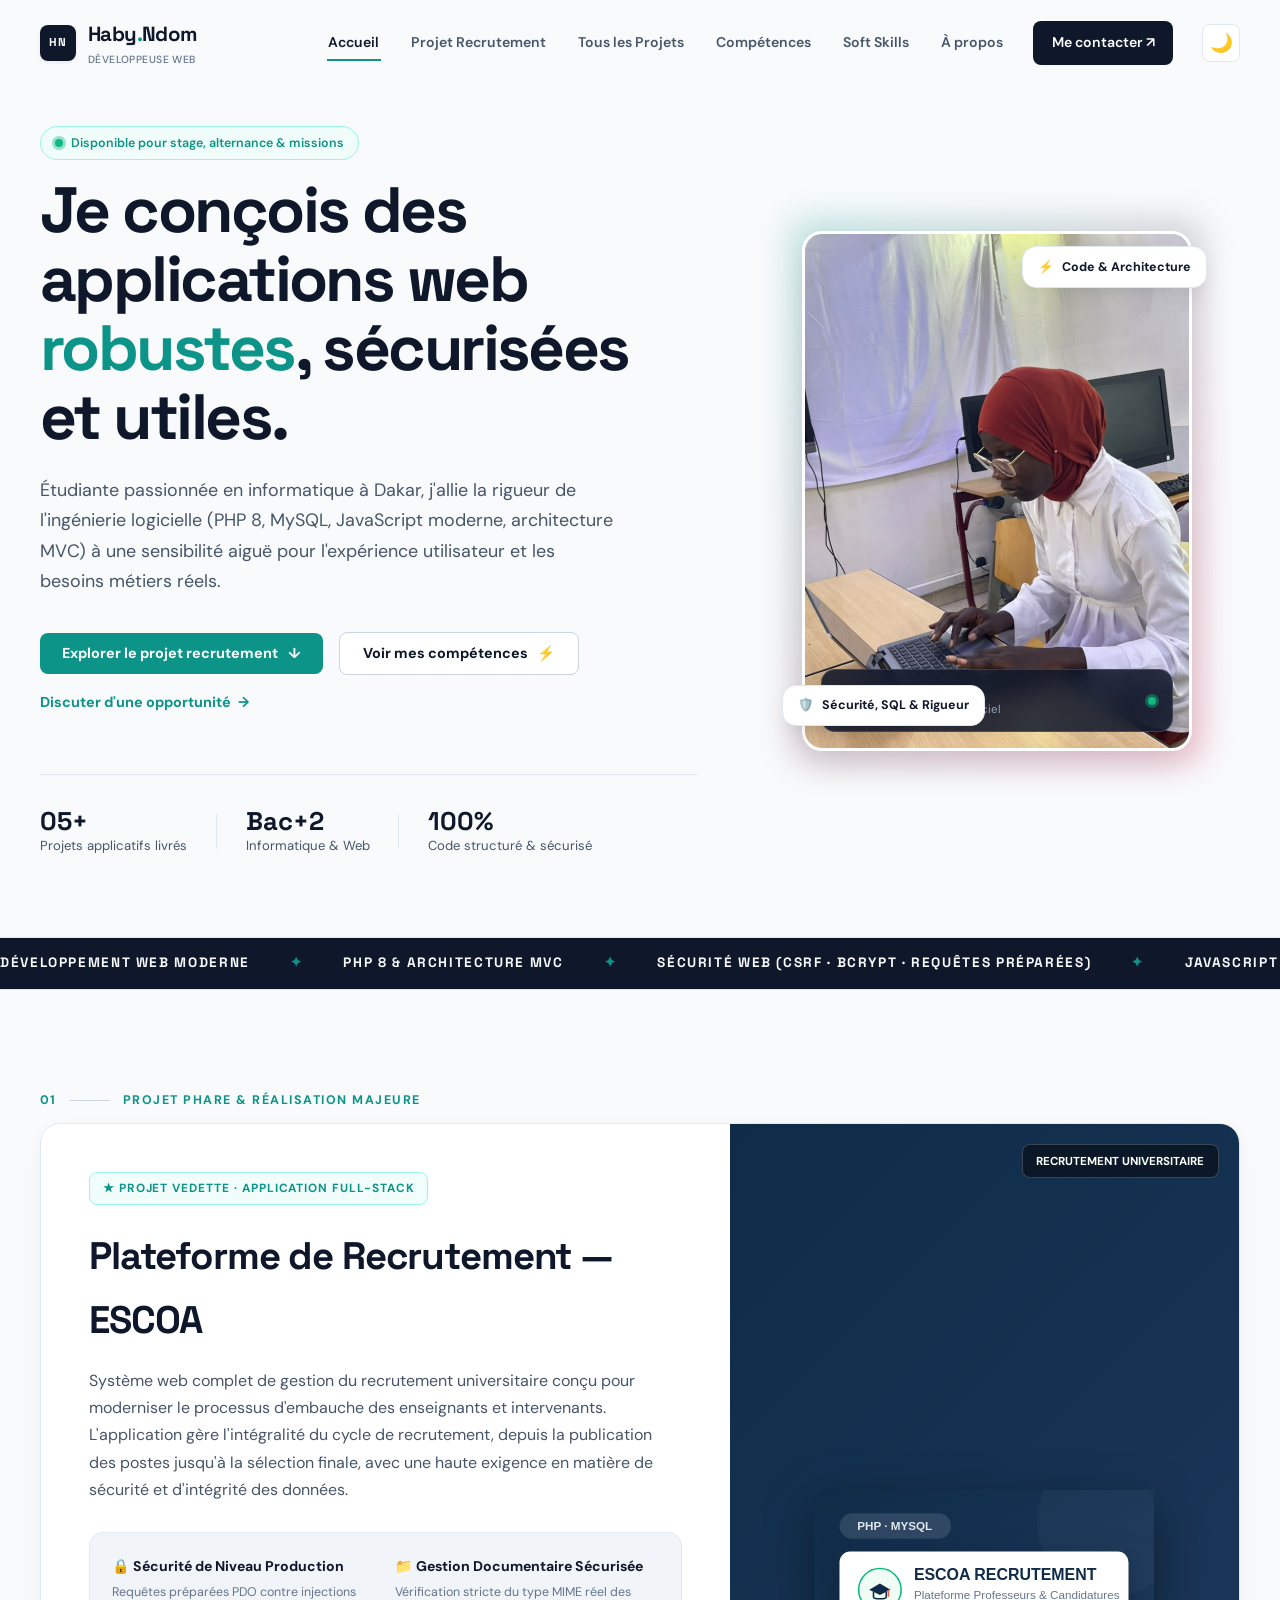
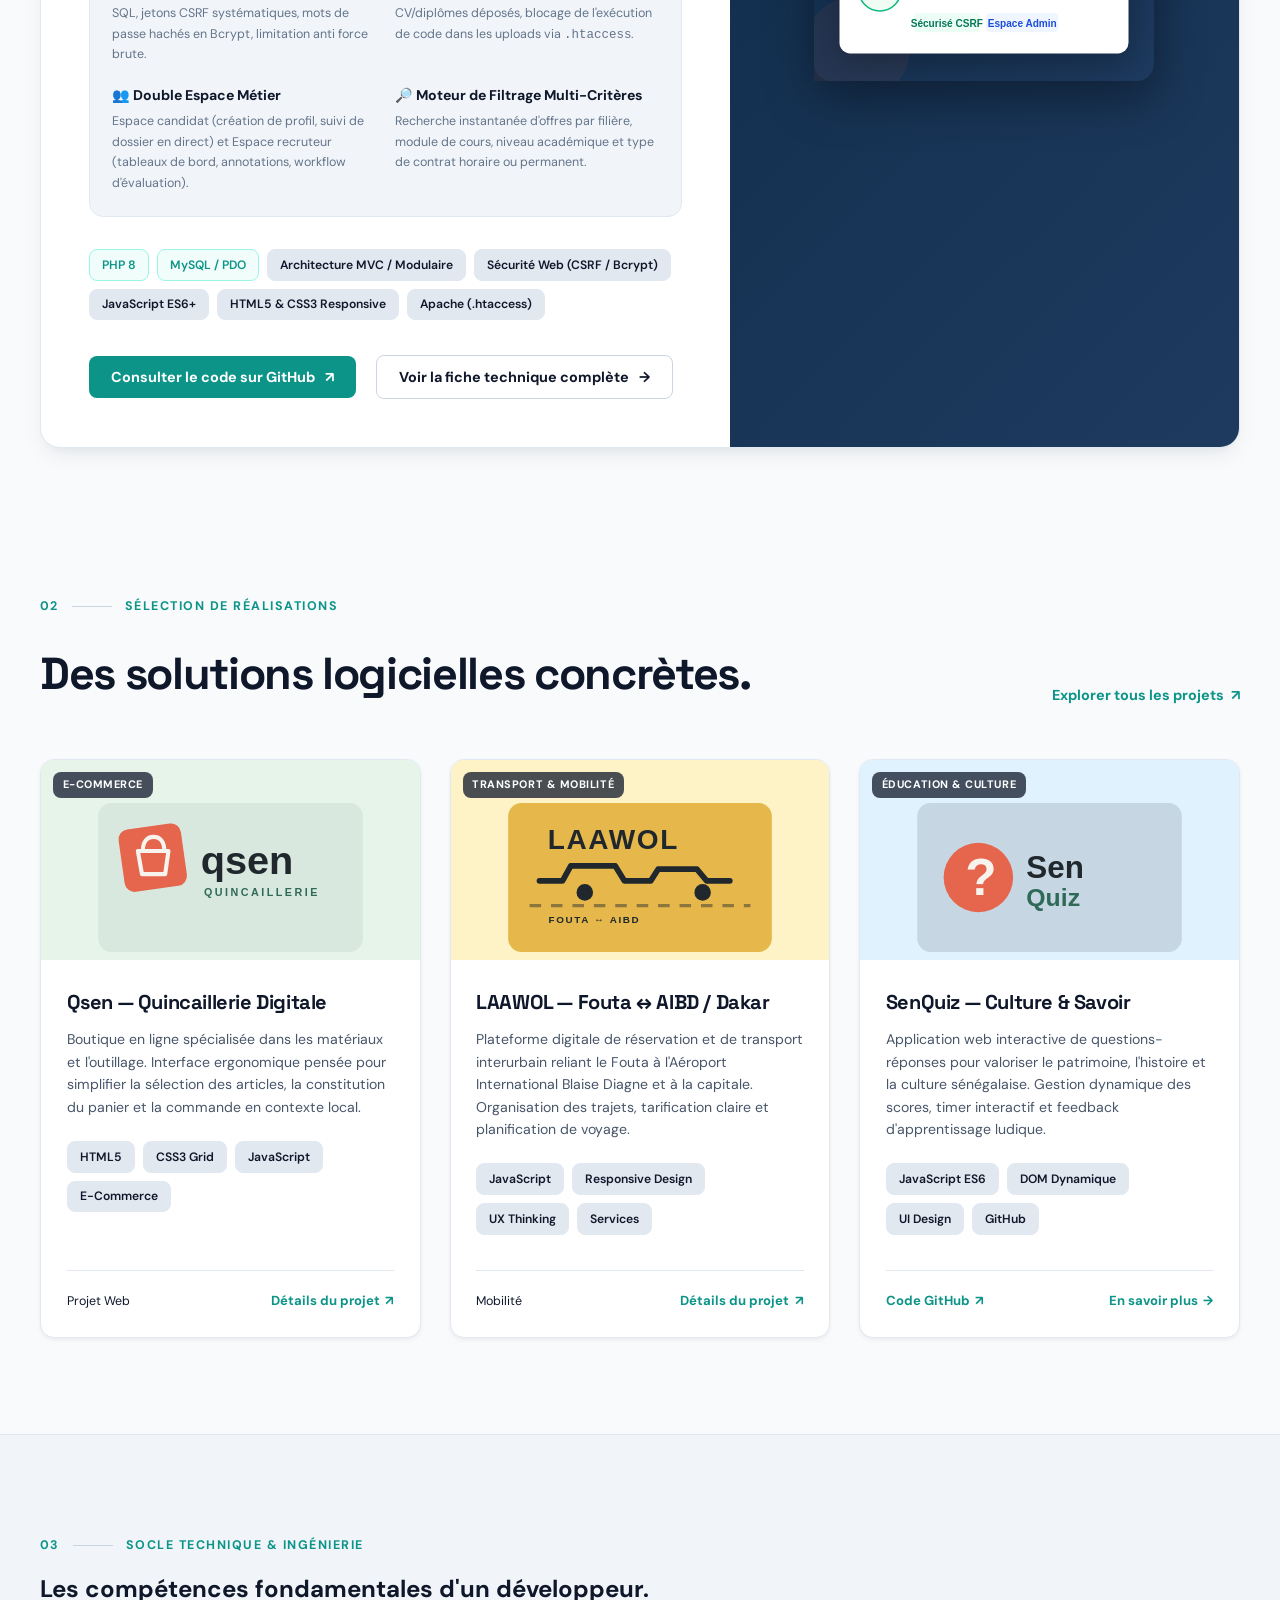
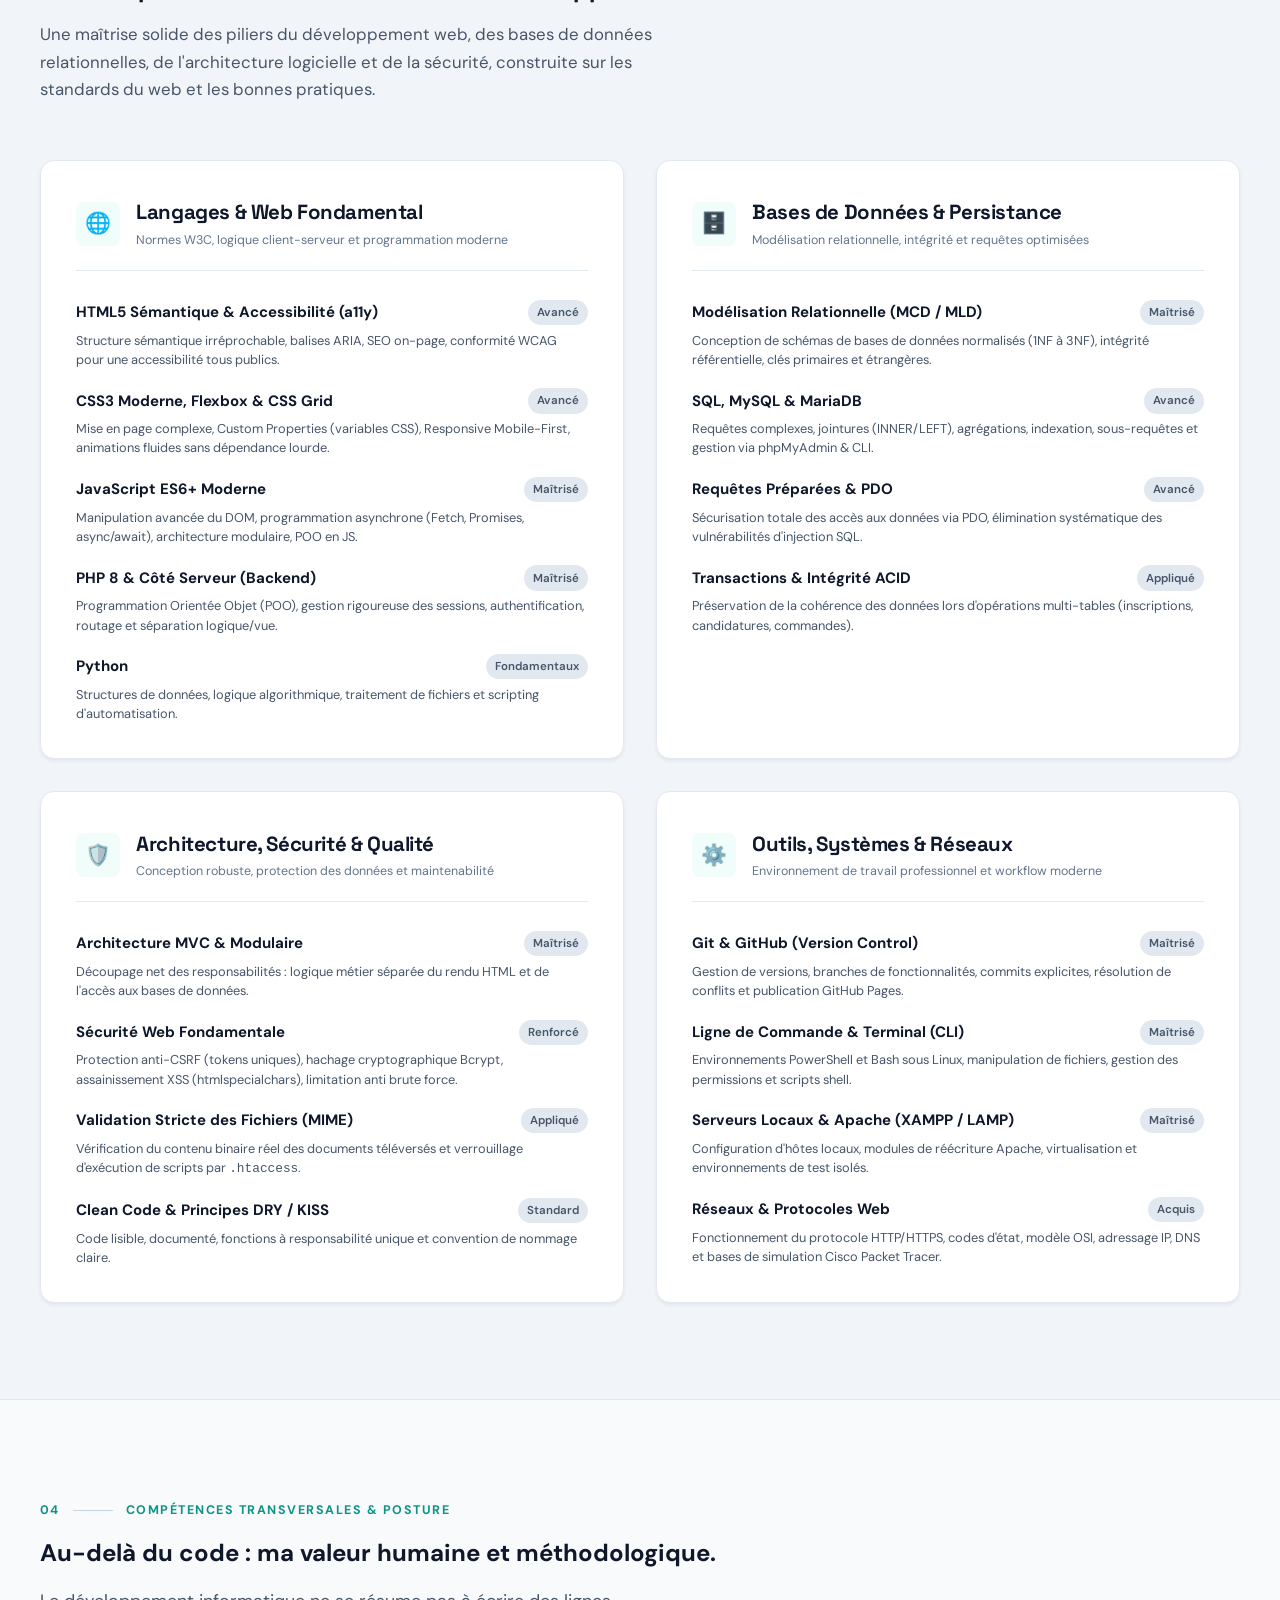
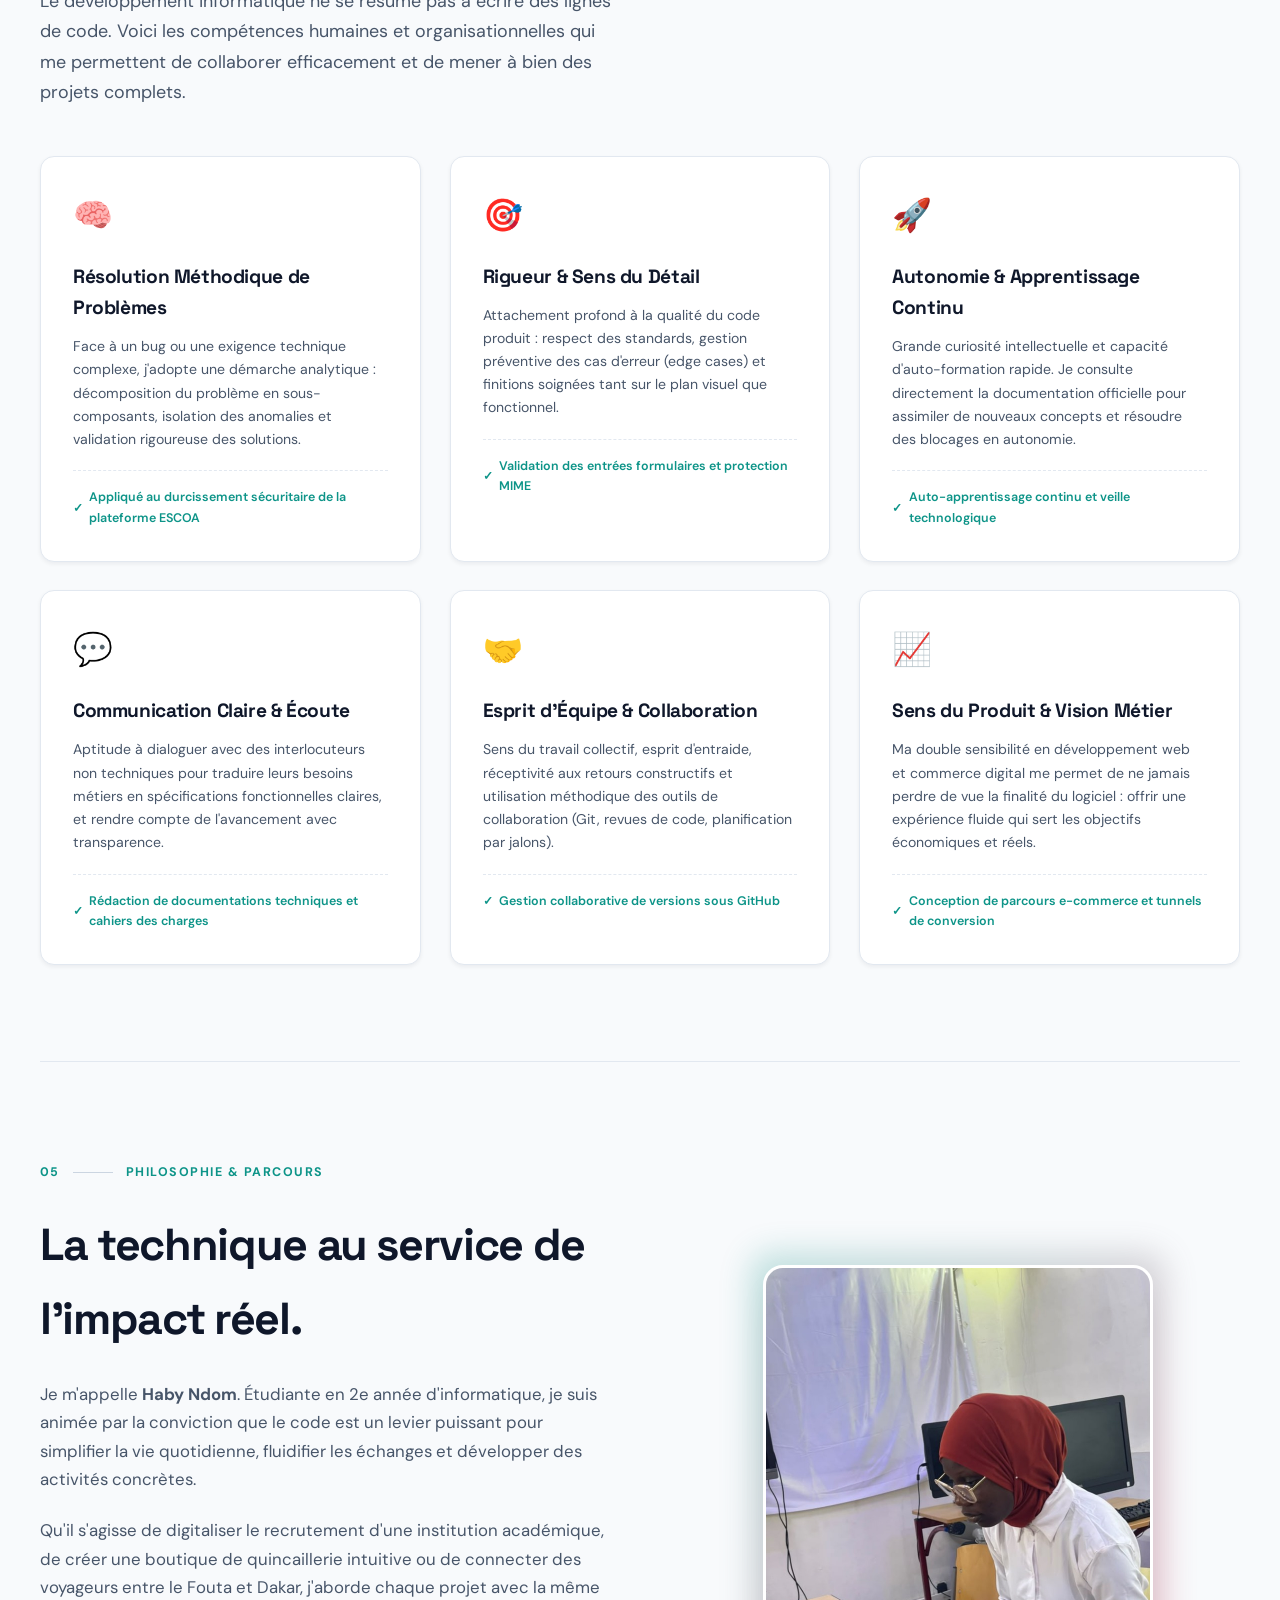
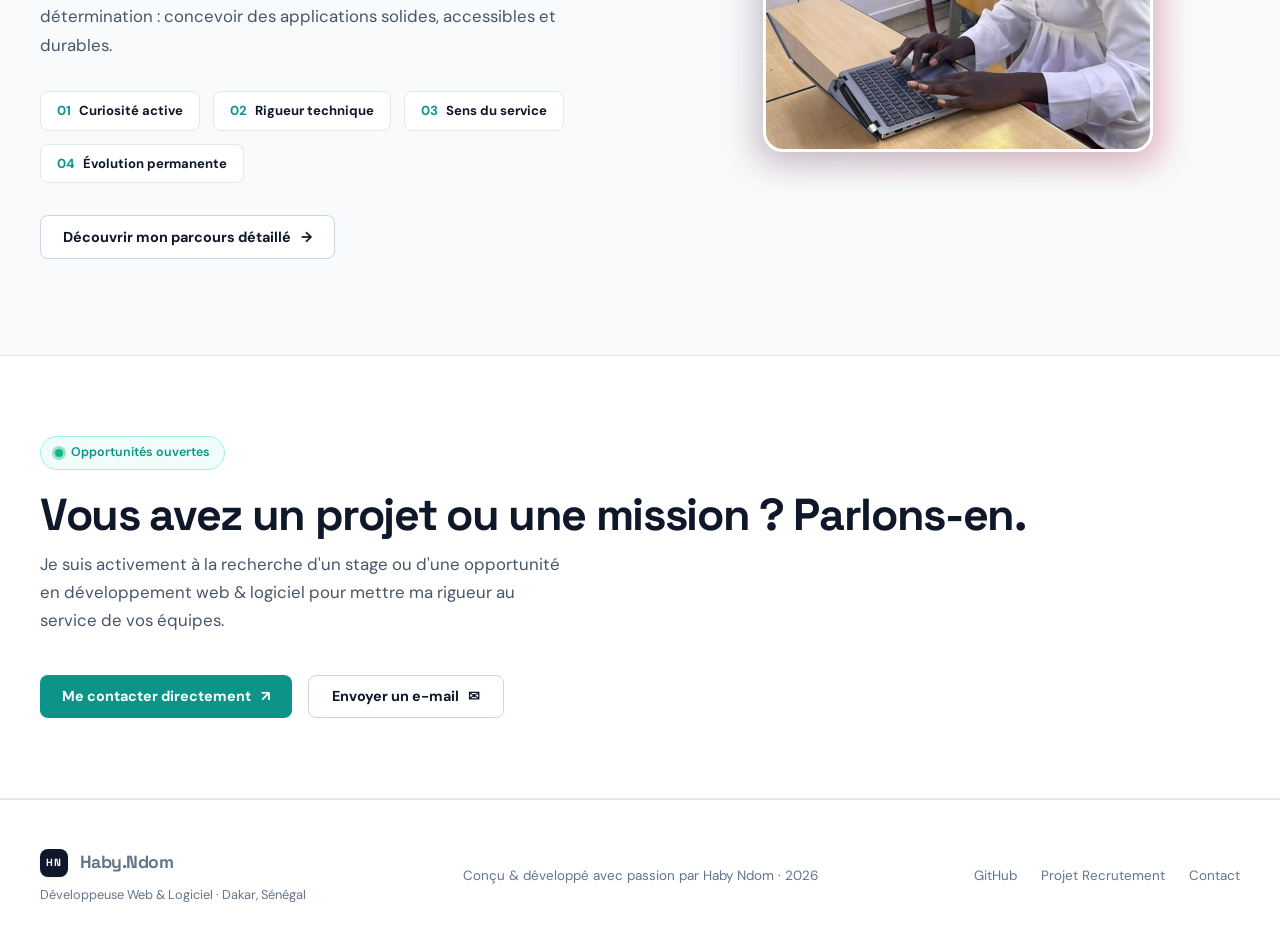
==== commit 2f2e903b: "Refonte complete du portfolio : integration photo, projet recrutement ESCOA, competences techniques " ====
--- a/index.html
+++ b/index.html
@@ -3,70 +3,703 @@
 <head>
   <meta charset="UTF-8">
   <meta name="viewport" content="width=device-width, initial-scale=1.0">
-  <meta name="description" content="Portfolio de Haby Ndom, etudiante en informatique et developpeuse web. Decouvrez ses projets digitaux, ses competences et son parcours.">
-  <title>Haby Ndom | Developpeuse web & commerce digital</title>
+  <meta name="description" content="Portfolio de Haby Ndom, Développeuse Web & Logiciel. Découvrez ses projets applicatifs (Plateforme de recrutement ESCOA, E-commerce, Mobilité), ses compétences techniques approfondies et ses compétences transversales.">
+  <meta name="author" content="Haby Ndom">
+  <title>Haby Ndom | Développeuse Web & Logiciel</title>
+  
+  <!-- Polices Google Fonts -->
   <link rel="preconnect" href="https://fonts.googleapis.com">
   <link rel="preconnect" href="https://fonts.gstatic.com" crossorigin>
-  <link href="https://fonts.googleapis.com/css2?family=DM+Sans:wght@400;500;600;700&family=Space+Grotesk:wght@500;600;700&display=swap" rel="stylesheet">
+  <link href="https://fonts.googleapis.com/css2?family=DM+Sans:ital,opsz,wght@0,9..40,400;0,9..40,500;0,9..40,600;0,9..40,700;1,9..40,400&family=Space+Grotesk:wght@500;600;700&display=swap" rel="stylesheet">
+  
   <link rel="stylesheet" href="css/style.css">
   <script src="js/main.js" defer></script>
 </head>
 <body>
   <div class="site-shell">
+    <!-- EN-TÊTE DU SITE -->
     <header class="site-header">
-      <a class="brand" href="index.html" aria-label="Haby Ndom, accueil"><span class="brand-mark">HN</span><span>Haby<span class="brand-dot">.</span></span></a>
-      <button class="menu-toggle" type="button" aria-expanded="false" aria-controls="main-nav"><span></span><span></span><span></span><span class="sr-only">Ouvrir le menu</span></button>
+      <a class="brand" href="index.html" aria-label="Page d'accueil de Haby Ndom">
+        <span class="brand-mark">HN</span>
+        <div>
+          <span>Haby<span class="brand-dot">.</span>Ndom</span>
+          <span class="brand-role">Développeuse Web</span>
+        </div>
+      </a>
+
+      <button class="menu-toggle" type="button" aria-expanded="false" aria-controls="main-nav" aria-label="Ouvrir le menu de navigation">
+        <span></span>
+        <span></span>
+        <span></span>
+      </button>
+
       <nav class="main-nav" id="main-nav" aria-label="Navigation principale">
         <a class="active" href="index.html">Accueil</a>
-        <a href="pages/projets.html">Projets</a>
-        <a href="pages/apropos.html">A propos</a>
-        <a href="pages/contact.html" class="nav-cta">Me contacter <span aria-hidden="true">↗</span></a>
-        <button class="theme-toggle" type="button" aria-label="Activer le mode sombre" title="Mode sombre">◐</button>
+        <a href="#projet-recrutement">Projet Recrutement</a>
+        <a href="pages/projets.html">Tous les Projets</a>
+        <a href="#competences">Compétences</a>
+        <a href="#transversales">Soft Skills</a>
+        <a href="pages/apropos.html">À propos</a>
+        <a href="pages/contact.html" class="nav-cta">Me contacter <span>↗</span></a>
+        <button class="theme-toggle" type="button" aria-label="Basculer le mode sombre" title="Basculer le mode sombre">🌙</button>
       </nav>
     </header>
 
     <main>
+      <!-- SECTION HÉRO -->
       <section class="hero section-wrap" id="accueil">
         <div class="hero-copy reveal">
-          <p class="eyebrow"><span class="eyebrow-line"></span> Portfolio 2026 · Dakar, Senegal</p>
-          <h1>Je transforme les idées en <em>expériences</em> concrétes.</h1>
-          <p class="hero-intro">Etudiante en 2e annee d'informatique, je conçois des sites utiles, clairs et vivants. A la croisée du code et du commerce digital.</p>
+          <div class="status-pill">
+            <span class="status-indicator"></span>
+            <span>Disponible pour stage, alternance &amp; missions</span>
+          </div>
+
+          <h1>
+            Je conçois des applications web <em>robustes</em>, sécurisées et utiles.
+          </h1>
+
+          <p class="hero-intro">
+            Étudiante passionnée en informatique à Dakar, j'allie la rigueur de l'ingénierie logicielle (PHP 8, MySQL, JavaScript moderne, architecture MVC) à une sensibilité aiguë pour l'expérience utilisateur et les besoins métiers réels.
+          </p>
+
           <div class="hero-actions">
-            <a class="button button-primary" href="pages/projets.html">Voir mes projets <span aria-hidden="true">↗</span></a>
-            <a class="text-link" href="pages/apropos.html">En savoir plus <span aria-hidden="true">→</span></a>
-          </div>
-          <div class="hero-meta"><span><strong>04</strong> projets concrets</span><span class="meta-divider"></span><span><strong>02</strong> ans d'apprentissage</span></div>
-        </div>
-        <div class="hero-visual reveal reveal-delay">
-          <div class="visual-orbit orbit-one"></div><div class="visual-orbit orbit-two"></div>
-          <div class="portrait-frame"><img src="images/image-acceuil.jpg" alt="Mon portrait"></div>
-          <div class="floating-note note-top"><span class="note-icon">✦</span><span>Curieuse<br><strong>& engagée</strong></span></div>
-          <div class="floating-note note-bottom"><span class="status-dot"></span><span>Disponible pour<br><strong>de nouveaux projets</strong></span></div>
-          <span class="visual-stamp">WEB<br>DEVELOPER<br><b>✳</b></span>
+            <a class="button button-primary" href="#projet-recrutement">
+              Explorer le projet recrutement <span>↓</span>
+            </a>
+            <a class="button button-outline" href="#competences">
+              Voir mes compétences <span>⚡</span>
+            </a>
+            <a class="text-link" href="pages/contact.html">
+              Discuter d'une opportunité <span>→</span>
+            </a>
+          </div>
+
+          <div class="hero-meta">
+            <div>
+              <strong>05+</strong>
+              <span>Projets applicatifs livrés</span>
+            </div>
+            <span class="meta-divider"></span>
+            <div>
+              <strong>Bac+2</strong>
+              <span>Informatique &amp; Web</span>
+            </div>
+            <span class="meta-divider"></span>
+            <div>
+              <strong>100%</strong>
+              <span>Code structuré &amp; sécurisé</span>
+            </div>
+          </div>
+        </div>
+
+        <!-- VISUEL HÉRO AVEC L'IMAGE DE L'UTILISATRICE -->
+        <div class="hero-visual reveal reveal-delay-1">
+          <div class="photo-card-wrapper">
+            <!-- Badge flottant haut -->
+            <div class="floating-pill floating-top">
+              <span>⚡</span>
+              <span>Code &amp; Architecture</span>
+            </div>
+
+            <!-- Carte photo avec l'image fournie par l'utilisatrice -->
+            <div class="photo-card">
+              <img src="images/haby-dev.jpg" alt="Haby Ndom concentrée sur son ordinateur portable lors d'une session de développement" width="390" height="520">
+              <div class="photo-badge">
+                <div>
+                  <div class="photo-badge-name">Haby NDOM</div>
+                  <div class="photo-badge-title">Développeuse Web &amp; Logiciel</div>
+                </div>
+                <span class="status-indicator"></span>
+              </div>
+            </div>
+
+            <!-- Badge flottant bas -->
+            <div class="floating-pill floating-bottom">
+              <span>🛡️</span>
+              <span>Sécurité, SQL &amp; Rigueur</span>
+            </div>
+          </div>
         </div>
       </section>
 
-      <section class="marquee-band" aria-label="Domaines d'expertise"><div class="marquee-track"><span>DEVELOPPEMENT WEB</span><i>✳</i><span>COMMERCE DIGITAL</span><i>✳</i><span>UI & EXPERIENCES</span><i>✳</i><span>DEVELOPPEMENT WEB</span><i>✳</i><span>COMMERCE DIGITAL</span><i>✳</i></div></section>
-
-      <section class="intro-section section-wrap reveal" id="apropos">
-        <div class="section-kicker">01 <span></span> A propos</div>
-        <div class="intro-grid"><h2>Du code avec<br><em>une intention.</em></h2><div class="intro-text"><p>Je suis Haby, une étudiante passionnée par la façon dont la technologie peut simplifier le quotidien et faire grandir une activité.</p><p>Je construis des solutions qui ont du sens : une boutique pour mieux vendre, un service de transport pour mieux relier, un quiz pour mieux apprendre.</p><a class="text-link" href="pages/apropos.html">Decouvrir mon parcours <span aria-hidden="true">→</span></a></div></div>
+      <!-- RUBAN DÉFILANT DES EXPERTISES TECHNIQUES -->
+      <section class="marquee-band" aria-label="Compétences et domaines clés">
+        <div class="marquee-track">
+          <span>DÉVELOPPEMENT WEB MODERNE <i>✦</i></span>
+          <span>PHP 8 &amp; ARCHITECTURE MVC <i>✦</i></span>
+          <span>SÉCURITÉ WEB (CSRF · BCRYPT · REQUÊTES PRÉPARÉES) <i>✦</i></span>
+          <span>JAVASCRIPT ES6+ <i>✦</i></span>
+          <span>MODÉLISATION RELATIONNELLE &amp; MYSQL <i>✦</i></span>
+          <span>HTML5 SÉMANTIQUE &amp; ACCESSIBILITÉ <i>✦</i></span>
+          <span>ALGORITHMIQUE &amp; STRUCTURES DE DONNÉES <i>✦</i></span>
+          <span>GIT &amp; WORKFLOW COLLABORATIF <i>✦</i></span>
+          <span>RÉSEAUX &amp; PROTOCOLE HTTP/HTTPS <i>✦</i></span>
+          <span>DÉVELOPPEMENT WEB MODERNE <i>✦</i></span>
+          <span>PHP 8 &amp; ARCHITECTURE MVC <i>✦</i></span>
+          <span>SÉCURITÉ WEB (CSRF · BCRYPT · REQUÊTES PRÉPARÉES) <i>✦</i></span>
+          <span>JAVASCRIPT ES6+ <i>✦</i></span>
+          <span>MODÉLISATION RELATIONNELLE &amp; MYSQL <i>✦</i></span>
+        </div>
       </section>
 
-      <section class="projects-section section-wrap reveal" id="projets"><div class="section-heading"><div><div class="section-kicker">02 <span></span> Sélection</div><h2>Des projets qui<br><em>parlent pour moi.</em></h2></div><a class="text-link desktop-link" href="pages/projets.html">Tous les projets <span aria-hidden="true">↗</span></a></div>
+      <!-- SECTION PROJET VEDETTE : PLATEFORME DE RECRUTEMENT ESCOA -->
+      <section class="featured-project-section section-wrap reveal" id="projet-recrutement">
+        <div class="section-kicker">
+          01 <span></span> Projet Phare &amp; Réalisation Majeure
+        </div>
+
+        <div class="featured-card">
+          <div class="featured-body">
+            <div>
+              <span class="featured-tag">★ Projet Vedette · Application Full-Stack</span>
+              <h3>Plateforme de Recrutement — ESCOA</h3>
+              <p class="featured-desc">
+                Système web complet de gestion du recrutement universitaire conçu pour moderniser le processus d'embauche des enseignants et intervenants. L'application gère l'intégralité du cycle de recrutement, depuis la publication des postes jusqu'à la sélection finale, avec une haute exigence en matière de sécurité et d'intégrité des données.
+              </p>
+
+              <!-- Points forts du projet -->
+              <div class="featured-highlights">
+                <div class="highlight-item">
+                  <strong>🔒 Sécurité de Niveau Production</strong>
+                  <span>Requêtes préparées PDO contre injections SQL, jetons CSRF systématiques, mots de passe hachés en Bcrypt, limitation anti force brute.</span>
+                </div>
+                <div class="highlight-item">
+                  <strong>📁 Gestion Documentaire Sécurisée</strong>
+                  <span>Vérification stricte du type MIME réel des CV/diplômes déposés, blocage de l'exécution de code dans les uploads via <code>.htaccess</code>.</span>
+                </div>
+                <div class="highlight-item">
+                  <strong>👥 Double Espace Métier</strong>
+                  <span>Espace candidat (création de profil, suivi de dossier en direct) et Espace recruteur (tableaux de bord, annotations, workflow d'évaluation).</span>
+                </div>
+                <div class="highlight-item">
+                  <strong>🔎 Moteur de Filtrage Multi-Critères</strong>
+                  <span>Recherche instantanée d'offres par filière, module de cours, niveau académique et type de contrat horaire ou permanent.</span>
+                </div>
+              </div>
+
+              <!-- Tags technologies -->
+              <div class="tech-pills-row">
+                <span class="tech-pill accent">PHP 8</span>
+                <span class="tech-pill accent">MySQL / PDO</span>
+                <span class="tech-pill">Architecture MVC / Modulaire</span>
+                <span class="tech-pill">Sécurité Web (CSRF / Bcrypt)</span>
+                <span class="tech-pill">JavaScript ES6+</span>
+                <span class="tech-pill">HTML5 &amp; CSS3 Responsive</span>
+                <span class="tech-pill">Apache (.htaccess)</span>
+              </div>
+            </div>
+
+            <!-- Actions sur le projet de recrutement -->
+            <div class="featured-actions">
+              <a class="button button-primary" href="https://github.com/HabyNdom/plateforme-recrutement-escoa" target="_blank" rel="noopener noreferrer">
+                <span>Consulter le code sur GitHub</span>
+                <span aria-hidden="true">↗</span>
+              </a>
+              <a class="button button-outline" href="pages/projets.html#recrutement">
+                <span>Voir la fiche technique complète</span>
+                <span aria-hidden="true">→</span>
+              </a>
+            </div>
+          </div>
+
+          <!-- Visuel du projet recrutement -->
+          <div class="featured-visual">
+            <span class="featured-badge-overlay">Recrutement Universitaire</span>
+            <img src="images/logo-recrutement.svg" alt="Illustration de la Plateforme de Recrutement ESCOA" width="340" height="200">
+          </div>
+        </div>
+      </section>
+
+      <!-- SECTION SÉLECTION DES AUTRES PROJETS -->
+      <section class="projects-section section-wrap reveal" id="projets">
+        <div class="section-header">
+          <div>
+            <div class="section-kicker">02 <span></span> Sélection de Réalisations</div>
+            <h2>Des solutions logicielles concrètes.</h2>
+          </div>
+          <a class="text-link" href="pages/projets.html">
+            Explorer tous les projets <span>↗</span>
+          </a>
+        </div>
+
         <div class="project-grid">
-          <a class="project-card project-card-featured" href="pages/projets.html#qsen"><div class="project-image project-qsen"><span class="project-number">01</span><span class="project-label">QSEN</span><span class="project-shape shape-box"></span></div><div class="project-info"><div><h3>Qsen</h3><p>Boutique en ligne de quincaillerie</p></div><span class="arrow-circle">↗</span></div></a>
-          <a class="project-card" href="pages/projets.html#fouta"><div class="project-image project-fouta"><span class="project-number">02</span><span class="project-label">FOUTA ↔ AIBD</span><span class="road road-one"></span><span class="road road-two"></span></div><div class="project-info"><div><h3>LAAWOL</h3><p>Location de voiture · transport</p></div><span class="arrow-circle">↗</span></div></a>
-          <a class="project-card" href="pages/projets.html#senquiz"><div class="project-image project-quiz"><span class="project-number">03</span><span class="project-label">SENQUIZ</span><span class="quiz-mark">?</span></div><div class="project-info"><div><h3>SenQuiz</h3><p>Apprendre en s'amusant</p></div><span class="arrow-circle">↗</span></div></a>
+          <!-- Carte Projet 1 : Qsen -->
+          <article class="project-card">
+            <div class="project-thumbnail" style="background-color: #e6f4ea;">
+              <span class="project-category-badge">E-Commerce</span>
+              <img src="images/logo-qsen.svg" alt="Logo de la boutique Qsen" width="220" height="120">
+            </div>
+            <div class="project-card-content">
+              <div>
+                <h3>Qsen — Quincaillerie Digitale</h3>
+                <p>
+                  Boutique en ligne spécialisée dans les matériaux et l'outillage. Interface ergonomique pensée pour simplifier la sélection des articles, la constitution du panier et la commande en contexte local.
+                </p>
+                <div class="tech-pills-row">
+                  <span class="tech-pill">HTML5</span>
+                  <span class="tech-pill">CSS3 Grid</span>
+                  <span class="tech-pill">JavaScript</span>
+                  <span class="tech-pill">E-Commerce</span>
+                </div>
+              </div>
+              <div class="project-card-footer">
+                <span class="text-muted" style="font-size: 0.78rem;">Projet Web</span>
+                <a class="project-card-link" href="pages/projets.html#qsen">
+                  Détails du projet <span>↗</span>
+                </a>
+              </div>
+            </div>
+          </article>
+
+          <!-- Carte Projet 2 : LAAWOL -->
+          <article class="project-card">
+            <div class="project-thumbnail" style="background-color: #fef3c7;">
+              <span class="project-category-badge">Transport &amp; Mobilité</span>
+              <img src="images/logo-laawol.svg" alt="Logo du service Laawol" width="220" height="120">
+            </div>
+            <div class="project-card-content">
+              <div>
+                <h3>LAAWOL — Fouta ↔ AIBD / Dakar</h3>
+                <p>
+                  Plateforme digitale de réservation et de transport interurbain reliant le Fouta à l'Aéroport International Blaise Diagne et à la capitale. Organisation des trajets, tarification claire et planification de voyage.
+                </p>
+                <div class="tech-pills-row">
+                  <span class="tech-pill">JavaScript</span>
+                  <span class="tech-pill">Responsive Design</span>
+                  <span class="tech-pill">UX Thinking</span>
+                  <span class="tech-pill">Services</span>
+                </div>
+              </div>
+              <div class="project-card-footer">
+                <span class="text-muted" style="font-size: 0.78rem;">Mobilité</span>
+                <a class="project-card-link" href="pages/projets.html#fouta">
+                  Détails du projet <span>↗</span>
+                </a>
+              </div>
+            </div>
+          </article>
+
+          <!-- Carte Projet 3 : SenQuiz -->
+          <article class="project-card">
+            <div class="project-thumbnail" style="background-color: #e0f2fe;">
+              <span class="project-category-badge">Éducation &amp; Culture</span>
+              <img src="images/logo-senquiz.svg" alt="Logo de SenQuiz" width="220" height="120">
+            </div>
+            <div class="project-card-content">
+              <div>
+                <h3>SenQuiz — Culture &amp; Savoir</h3>
+                <p>
+                  Application web interactive de questions-réponses pour valoriser le patrimoine, l'histoire et la culture sénégalaise. Gestion dynamique des scores, timer interactif et feedback d'apprentissage ludique.
+                </p>
+                <div class="tech-pills-row">
+                  <span class="tech-pill">JavaScript ES6</span>
+                  <span class="tech-pill">DOM Dynamique</span>
+                  <span class="tech-pill">UI Design</span>
+                  <span class="tech-pill">GitHub</span>
+                </div>
+              </div>
+              <div class="project-card-footer">
+                <a class="project-card-link" href="https://github.com/HabyNdom/QuizSenCulture" target="_blank" rel="noopener noreferrer">
+                  Code GitHub <span>↗</span>
+                </a>
+                <a class="project-card-link" href="pages/projets.html#senquiz">
+                  En savoir plus <span>→</span>
+                </a>
+              </div>
+            </div>
+          </article>
         </div>
       </section>
 
-      <section class="skills-section section-wrap reveal"><div class="section-kicker">03 <span></span> Boîte à outils</div><div class="skills-layout"><h2>Apprendre,<br><em>construire.</em></h2><div class="skills-list"><div class="skill-item"><span>01</span><strong>HTML / CSS</strong><small>Interfaces solides & responsive</small></div><div class="skill-item"><span>02</span><strong>JavaScript</strong><small>Interactions & logique front-end</small></div><div class="skill-item"><span>03</span><strong>UI Design</strong><small>Parcours simples et soignés</small></div><div class="skill-item"><span>04</span><strong>Commerce digital</strong><small>Vendre, raconter, fidéliser</small></div></div></div></section>
-
-      <section class="contact-strip section-wrap reveal"><div><p class="eyebrow">Une idée en tete ?</p><h2>Construisons quelque chose<br><em>d'utile et beau.</em></h2></div><a class="button button-dark" href="pages/contact.html">Parlons de votre projet <span aria-hidden="true">↗</span></a></section>
+      <!-- SECTION COMPÉTENCES TECHNIQUES APPROFONDIES (SANS REACT NI NODE.JS) -->
+      <section class="skills-section reveal" id="competences">
+        <div class="section-wrap">
+          <div class="skills-intro">
+            <div class="section-kicker">03 <span></span> Socle Technique &amp; Ingénierie</div>
+            <h2>Les compétences fondamentales d'un développeur.</h2>
+            <p>
+              Une maîtrise solide des piliers du développement web, des bases de données relationnelles, de l'architecture logicielle et de la sécurité, construite sur les standards du web et les bonnes pratiques.
+            </p>
+          </div>
+
+          <div class="skills-grid-categories">
+            <!-- Pôle 1 : Langages & Fondamentaux du Web -->
+            <div class="skill-category-card">
+              <div class="category-header">
+                <div class="category-icon">🌐</div>
+                <div>
+                  <h3>Langages &amp; Web Fondamental</h3>
+                  <p>Normes W3C, logique client-serveur et programmation moderne</p>
+                </div>
+              </div>
+              <div class="skills-list-detailed">
+                <div class="skill-detail-item">
+                  <div class="skill-detail-top">
+                    <strong>HTML5 Sémantique &amp; Accessibilité (a11y)</strong>
+                    <span class="skill-level-tag">Avancé</span>
+                  </div>
+                  <p class="skill-detail-desc">
+                    Structure sémantique irréprochable, balises ARIA, SEO on-page, conformité WCAG pour une accessibilité tous publics.
+                  </p>
+                </div>
+                <div class="skill-detail-item">
+                  <div class="skill-detail-top">
+                    <strong>CSS3 Moderne, Flexbox &amp; CSS Grid</strong>
+                    <span class="skill-level-tag">Avancé</span>
+                  </div>
+                  <p class="skill-detail-desc">
+                    Mise en page complexe, Custom Properties (variables CSS), Responsive Mobile-First, animations fluides sans dépendance lourde.
+                  </p>
+                </div>
+                <div class="skill-detail-item">
+                  <div class="skill-detail-top">
+                    <strong>JavaScript ES6+ Moderne</strong>
+                    <span class="skill-level-tag">Maîtrisé</span>
+                  </div>
+                  <p class="skill-detail-desc">
+                    Manipulation avancée du DOM, programmation asynchrone (Fetch, Promises, async/await), architecture modulaire, POO en JS.
+                  </p>
+                </div>
+                <div class="skill-detail-item">
+                  <div class="skill-detail-top">
+                    <strong>PHP 8 &amp; Côté Serveur (Backend)</strong>
+                    <span class="skill-level-tag">Maîtrisé</span>
+                  </div>
+                  <p class="skill-detail-desc">
+                    Programmation Orientée Objet (POO), gestion rigoureuse des sessions, authentification, routage et séparation logique/vue.
+                  </p>
+                </div>
+                <div class="skill-detail-item">
+                  <div class="skill-detail-top">
+                    <strong>Python</strong>
+                    <span class="skill-level-tag">Fondamentaux</span>
+                  </div>
+                  <p class="skill-detail-desc">
+                    Structures de données, logique algorithmique, traitement de fichiers et scripting d'automatisation.
+                  </p>
+                </div>
+              </div>
+            </div>
+
+            <!-- Pôle 2 : Données & Persistance -->
+            <div class="skill-category-card">
+              <div class="category-header">
+                <div class="category-icon">🗄️</div>
+                <div>
+                  <h3>Bases de Données &amp; Persistance</h3>
+                  <p>Modélisation relationnelle, intégrité et requêtes optimisées</p>
+                </div>
+              </div>
+              <div class="skills-list-detailed">
+                <div class="skill-detail-item">
+                  <div class="skill-detail-top">
+                    <strong>Modélisation Relationnelle (MCD / MLD)</strong>
+                    <span class="skill-level-tag">Maîtrisé</span>
+                  </div>
+                  <p class="skill-detail-desc">
+                    Conception de schémas de bases de données normalisés (1NF à 3NF), intégrité référentielle, clés primaires et étrangères.
+                  </p>
+                </div>
+                <div class="skill-detail-item">
+                  <div class="skill-detail-top">
+                    <strong>SQL, MySQL &amp; MariaDB</strong>
+                    <span class="skill-level-tag">Avancé</span>
+                  </div>
+                  <p class="skill-detail-desc">
+                    Requêtes complexes, jointures (INNER/LEFT), agrégations, indexation, sous-requêtes et gestion via phpMyAdmin &amp; CLI.
+                  </p>
+                </div>
+                <div class="skill-detail-item">
+                  <div class="skill-detail-top">
+                    <strong>Requêtes Préparées &amp; PDO</strong>
+                    <span class="skill-level-tag">Avancé</span>
+                  </div>
+                  <p class="skill-detail-desc">
+                    Sécurisation totale des accès aux données via PDO, élimination systématique des vulnérabilités d'injection SQL.
+                  </p>
+                </div>
+                <div class="skill-detail-item">
+                  <div class="skill-detail-top">
+                    <strong>Transactions &amp; Intégrité ACID</strong>
+                    <span class="skill-level-tag">Appliqué</span>
+                  </div>
+                  <p class="skill-detail-desc">
+                    Préservation de la cohérence des données lors d'opérations multi-tables (inscriptions, candidatures, commandes).
+                  </p>
+                </div>
+              </div>
+            </div>
+
+            <!-- Pôle 3 : Architecture, Qualité & Sécurité -->
+            <div class="skill-category-card">
+              <div class="category-header">
+                <div class="category-icon">🛡️</div>
+                <div>
+                  <h3>Architecture, Sécurité &amp; Qualité</h3>
+                  <p>Conception robuste, protection des données et maintenabilité</p>
+                </div>
+              </div>
+              <div class="skills-list-detailed">
+                <div class="skill-detail-item">
+                  <div class="skill-detail-top">
+                    <strong>Architecture MVC &amp; Modulaire</strong>
+                    <span class="skill-level-tag">Maîtrisé</span>
+                  </div>
+                  <p class="skill-detail-desc">
+                    Découpage net des responsabilités : logique métier séparée du rendu HTML et de l'accès aux bases de données.
+                  </p>
+                </div>
+                <div class="skill-detail-item">
+                  <div class="skill-detail-top">
+                    <strong>Sécurité Web Fondamentale</strong>
+                    <span class="skill-level-tag">Renforcé</span>
+                  </div>
+                  <p class="skill-detail-desc">
+                    Protection anti-CSRF (tokens uniques), hachage cryptographique Bcrypt, assainissement XSS (htmlspecialchars), limitation anti brute force.
+                  </p>
+                </div>
+                <div class="skill-detail-item">
+                  <div class="skill-detail-top">
+                    <strong>Validation Stricte des Fichiers (MIME)</strong>
+                    <span class="skill-level-tag">Appliqué</span>
+                  </div>
+                  <p class="skill-detail-desc">
+                    Vérification du contenu binaire réel des documents téléversés et verrouillage d'exécution de scripts par <code>.htaccess</code>.
+                  </p>
+                </div>
+                <div class="skill-detail-item">
+                  <div class="skill-detail-top">
+                    <strong>Clean Code &amp; Principes DRY / KISS</strong>
+                    <span class="skill-level-tag">Standard</span>
+                  </div>
+                  <p class="skill-detail-desc">
+                    Code lisible, documenté, fonctions à responsabilité unique et convention de nommage claire.
+                  </p>
+                </div>
+              </div>
+            </div>
+
+            <!-- Pôle 4 : Outils Développeur, Systèmes & Réseaux -->
+            <div class="skill-category-card">
+              <div class="category-header">
+                <div class="category-icon">⚙️</div>
+                <div>
+                  <h3>Outils, Systèmes &amp; Réseaux</h3>
+                  <p>Environnement de travail professionnel et workflow moderne</p>
+                </div>
+              </div>
+              <div class="skills-list-detailed">
+                <div class="skill-detail-item">
+                  <div class="skill-detail-top">
+                    <strong>Git &amp; GitHub (Version Control)</strong>
+                    <span class="skill-level-tag">Maîtrisé</span>
+                  </div>
+                  <p class="skill-detail-desc">
+                    Gestion de versions, branches de fonctionnalités, commits explicites, résolution de conflits et publication GitHub Pages.
+                  </p>
+                </div>
+                <div class="skill-detail-item">
+                  <div class="skill-detail-top">
+                    <strong>Ligne de Commande &amp; Terminal (CLI)</strong>
+                    <span class="skill-level-tag">Maîtrisé</span>
+                  </div>
+                  <p class="skill-detail-desc">
+                    Environnements PowerShell et Bash sous Linux, manipulation de fichiers, gestion des permissions et scripts shell.
+                  </p>
+                </div>
+                <div class="skill-detail-item">
+                  <div class="skill-detail-top">
+                    <strong>Serveurs Locaux &amp; Apache (XAMPP / LAMP)</strong>
+                    <span class="skill-level-tag">Maîtrisé</span>
+                  </div>
+                  <p class="skill-detail-desc">
+                    Configuration d'hôtes locaux, modules de réécriture Apache, virtualisation et environnements de test isolés.
+                  </p>
+                </div>
+                <div class="skill-detail-item">
+                  <div class="skill-detail-top">
+                    <strong>Réseaux &amp; Protocoles Web</strong>
+                    <span class="skill-level-tag">Acquis</span>
+                  </div>
+                  <p class="skill-detail-desc">
+                    Fonctionnement du protocole HTTP/HTTPS, codes d'état, modèle OSI, adressage IP, DNS et bases de simulation Cisco Packet Tracer.
+                  </p>
+                </div>
+              </div>
+            </div>
+          </div>
+        </div>
+      </section>
+
+      <!-- SECTION COMPÉTENCES TRANSVERSALES (SOFT SKILLS) -->
+      <section class="transversal-skills-section section-wrap reveal" id="transversales">
+        <div>
+          <div class="section-kicker">04 <span></span> Compétences Transversales &amp; Posture</div>
+          <h2>Au-delà du code : ma valeur humaine et méthodologique.</h2>
+          <p class="hero-intro" style="margin-top: 0.8rem;">
+            Le développement informatique ne se résume pas à écrire des lignes de code. Voici les compétences humaines et organisationnelles qui me permettent de collaborer efficacement et de mener à bien des projets complets.
+          </p>
+        </div>
+
+        <div class="transversal-grid">
+          <!-- Soft Skill 1 -->
+          <article class="transversal-card">
+            <span class="transversal-icon">🧠</span>
+            <h3>Résolution Méthodique de Problèmes</h3>
+            <p>
+              Face à un bug ou une exigence technique complexe, j'adopte une démarche analytique : décomposition du problème en sous-composants, isolation des anomalies et validation rigoureuse des solutions.
+            </p>
+            <div class="transversal-application">
+              <span>✓</span> Appliqué au durcissement sécuritaire de la plateforme ESCOA
+            </div>
+          </article>
+
+          <!-- Soft Skill 2 -->
+          <article class="transversal-card">
+            <span class="transversal-icon">🎯</span>
+            <h3>Rigueur &amp; Sens du Détail</h3>
+            <p>
+              Attachement profond à la qualité du code produit : respect des standards, gestion préventive des cas d'erreur (edge cases) et finitions soignées tant sur le plan visuel que fonctionnel.
+            </p>
+            <div class="transversal-application">
+              <span>✓</span> Validation des entrées formulaires et protection MIME
+            </div>
+          </article>
+
+          <!-- Soft Skill 3 -->
+          <article class="transversal-card">
+            <span class="transversal-icon">🚀</span>
+            <h3>Autonomie &amp; Apprentissage Continu</h3>
+            <p>
+              Grande curiosité intellectuelle et capacité d'auto-formation rapide. Je consulte directement la documentation officielle pour assimiler de nouveaux concepts et résoudre des blocages en autonomie.
+            </p>
+            <div class="transversal-application">
+              <span>✓</span> Auto-apprentissage continu et veille technologique
+            </div>
+          </article>
+
+          <!-- Soft Skill 4 -->
+          <article class="transversal-card">
+            <span class="transversal-icon">💬</span>
+            <h3>Communication Claire &amp; Écoute</h3>
+            <p>
+              Aptitude à dialoguer avec des interlocuteurs non techniques pour traduire leurs besoins métiers en spécifications fonctionnelles claires, et rendre compte de l'avancement avec transparence.
+            </p>
+            <div class="transversal-application">
+              <span>✓</span> Rédaction de documentations techniques et cahiers des charges
+            </div>
+          </article>
+
+          <!-- Soft Skill 5 -->
+          <article class="transversal-card">
+            <span class="transversal-icon">🤝</span>
+            <h3>Esprit d'Équipe &amp; Collaboration</h3>
+            <p>
+              Sens du travail collectif, esprit d'entraide, réceptivité aux retours constructifs et utilisation méthodique des outils de collaboration (Git, revues de code, planification par jalons).
+            </p>
+            <div class="transversal-application">
+              <span>✓</span> Gestion collaborative de versions sous GitHub
+            </div>
+          </article>
+
+          <!-- Soft Skill 6 -->
+          <article class="transversal-card">
+            <span class="transversal-icon">📈</span>
+            <h3>Sens du Produit &amp; Vision Métier</h3>
+            <p>
+              Ma double sensibilité en développement web et commerce digital me permet de ne jamais perdre de vue la finalité du logiciel : offrir une expérience fluide qui sert les objectifs économiques et réels.
+            </p>
+            <div class="transversal-application">
+              <span>✓</span> Conception de parcours e-commerce et tunnels de conversion
+            </div>
+          </article>
+        </div>
+      </section>
+
+      <!-- SECTION APERÇU À PROPOS -->
+      <section class="about-preview-section section-wrap reveal" id="apropos">
+        <div class="about-preview-grid">
+          <div class="about-preview-text">
+            <div class="section-kicker">05 <span></span> Philosophie &amp; Parcours</div>
+            <h2>La technique au service de l'impact réel.</h2>
+            <p>
+              Je m'appelle <strong>Haby Ndom</strong>. Étudiante en 2e année d'informatique, je suis animée par la conviction que le code est un levier puissant pour simplifier la vie quotidienne, fluidifier les échanges et développer des activités concrètes.
+            </p>
+            <p>
+              Qu'il s'agisse de digitaliser le recrutement d'une institution académique, de créer une boutique de quincaillerie intuitive ou de connecter des voyageurs entre le Fouta et Dakar, j'aborde chaque projet avec la même détermination : concevoir des applications solides, accessibles et durables.
+            </p>
+            <div class="values-chips">
+              <span class="value-chip"><span>01</span> Curiosité active</span>
+              <span class="value-chip"><span>02</span> Rigueur technique</span>
+              <span class="value-chip"><span>03</span> Sens du service</span>
+              <span class="value-chip"><span>04</span> Évolution permanente</span>
+            </div>
+            <div style="margin-top: 2rem;">
+              <a class="button button-outline" href="pages/apropos.html">
+                Découvrir mon parcours détaillé <span>→</span>
+              </a>
+            </div>
+          </div>
+
+          <div style="position: relative;">
+            <div class="photo-card-wrapper" style="margin: 0 auto;">
+              <div class="photo-card" style="aspect-ratio: 4 / 5;">
+                <img src="images/haby-dev.jpg" alt="Portrait de Haby Ndom au travail" width="380" height="475">
+              </div>
+            </div>
+          </div>
+        </div>
+      </section>
+
+      <!-- BANNIÈRE CALL TO ACTION -->
+      <section class="cta-banner reveal">
+        <div class="section-wrap cta-layout">
+          <div>
+            <span class="status-pill">
+              <span class="status-indicator"></span>
+              Opportunités ouvertes
+            </span>
+            <h2>Vous avez un projet ou une mission ? Parlons-en.</h2>
+            <p>
+              Je suis activement à la recherche d'un stage ou d'une opportunité en développement web &amp; logiciel pour mettre ma rigueur au service de vos équipes.
+            </p>
+          </div>
+          <div class="cta-actions">
+            <a class="button button-primary" href="pages/contact.html">
+              Me contacter directement <span>↗</span>
+            </a>
+            <a class="button button-outline" href="mailto:habyndom01@gmail.com">
+              Envoyer un e-mail <span>✉</span>
+            </a>
+          </div>
+        </div>
+      </section>
     </main>
 
-    <footer class="site-footer section-wrap"><a class="brand" href="index.html"><span class="brand-mark">HN</span><span>Haby<span class="brand-dot">.</span></span></a><p>Fait avec attention par Haby Ndom · 2026</p><div class="footer-links"><a href="pages/contact.html">Email</a><a href="https://fr.linkedin.com/">LinkedIn</a><a href="https://github.com/s">GitHub</a></div></footer>
+    <!-- PIED DE PAGE -->
+    <footer class="site-footer">
+      <div class="section-wrap footer-content">
+        <div>
+          <a class="brand" href="index.html" style="font-size: 1.1rem;">
+            <span class="brand-mark" style="width: 28px; height: 28px; font-size: 0.65rem;">HN</span>
+            <span>Haby.Ndom</span>
+          </a>
+          <p style="margin-top: 0.4rem; font-size: 0.8rem;">
+            Développeuse Web &amp; Logiciel · Dakar, Sénégal
+          </p>
+        </div>
+
+        <p>
+          Conçu &amp; développé avec passion par Haby Ndom · <span class="current-year">2026</span>
+        </p>
+
+        <div class="footer-links">
+          <a href="https://github.com/HabyNdom" target="_blank" rel="noopener noreferrer">GitHub</a>
+          <a href="https://github.com/HabyNdom/plateforme-recrutement-escoa" target="_blank" rel="noopener noreferrer">Projet Recrutement</a>
+          <a href="pages/contact.html">Contact</a>
+        </div>
+      </div>
+    </footer>
   </div>
 </body>
 </html>
--- a/css/style.css
+++ b/css/style.css
@@ -1,75 +1,1852 @@
+/* ==========================================================================
+   PORTFOLIO HABY NDOM — FEUILLE DE STYLE PROFESSIONNELLE & RESPONSIVE
+   ========================================================================== */
+
 :root {
-  --ink: #20282d;
-  --muted: #65716f;
-  --paper: #f7f4ee;
-  --paper-deep: #ece8df;
-  --green: #d9e8df;
-  --green-dark: #2f6a58;
-  --coral: #e6654d;
-  --yellow: #e6b84b;
-  --line: rgba(32, 40, 45, .16);
-  --shadow: 0 20px 55px rgba(32, 40, 45, .12);
-  --heading: 'Space Grotesk', sans-serif;
-  --body: 'DM Sans', sans-serif;
-}
-* { box-sizing: border-box; }
-html { scroll-behavior: smooth; }
-body { margin: 0; color: var(--ink); background: var(--paper); font-family: var(--body); line-height: 1.6; transition: background .3s ease, color .3s ease; }
-a { color: inherit; text-decoration: none; }
-button, input, textarea, select { font: inherit; }
-button { cursor: pointer; }
-.site-shell { overflow: hidden; }
-.section-wrap { width: min(1160px, calc(100% - 8rem)); margin-inline: auto; }
-.site-header { width: min(1160px, calc(100% - 8rem)); margin: 0 auto; min-height: 92px; display: flex; align-items: center; justify-content: space-between; position: relative; z-index: 10; }
-.brand { display: inline-flex; align-items: center; gap: .7rem; font-family: var(--heading); font-weight: 700; font-size: 1.25rem; letter-spacing: -.04em; }
-.brand-mark { display: grid; place-items: center; width: 34px; height: 34px; color: var(--paper); background: var(--ink); font-size: .68rem; letter-spacing: 0; transform: rotate(-8deg); }
-.brand-dot, em { color: var(--coral); font-style: normal; }
-.main-nav { display: flex; align-items: center; gap: 2rem; font-size: .84rem; font-weight: 600; }
-.main-nav a { color: var(--muted); transition: color .2s ease; }
-.main-nav a:hover, .main-nav a.active { color: var(--ink); }
-.nav-cta { padding: .72rem 1rem; color: var(--paper) !important; background: var(--ink); }
-.nav-cta span, .button span { margin-left: .6rem; }
-.theme-toggle { border: 0; background: transparent; color: var(--ink); font-size: 1.35rem; line-height: 1; }
-.menu-toggle { display: none; border: 0; background: none; padding: .4rem; }
-.menu-toggle span:not(.sr-only) { display: block; width: 24px; height: 2px; margin: 5px 0; background: var(--ink); }
-.sr-only { position: absolute; width: 1px; height: 1px; overflow: hidden; clip: rect(0,0,0,0); }
-.hero { min-height: 650px; display: grid; grid-template-columns: 1.05fr .95fr; align-items: center; gap: 3rem; padding-block: 3rem 6rem; }
-.eyebrow, .section-kicker { color: var(--green-dark); font-size: .72rem; font-weight: 700; letter-spacing: .13em; text-transform: uppercase; }
-.eyebrow { display: flex; align-items: center; gap: .8rem; }
-.eyebrow-line { display: inline-block; width: 30px; height: 2px; background: var(--coral); }
-h1, h2, h3, p { margin-top: 0; }
-h1, h2, h3 { font-family: var(--heading); line-height: 1.04; letter-spacing: -.055em; }
-h1 { max-width: 700px; margin-bottom: 1.6rem; font-size: clamp(3.3rem, 6vw, 5.8rem); }
-h2 { font-size: clamp(2.45rem, 4vw, 4rem); }
-.hero-intro, .page-intro { max-width: 500px; color: var(--muted); font-size: 1.08rem; }
-.hero-actions { display: flex; align-items: center; gap: 1.7rem; margin-top: 2.2rem; }
-.button { display: inline-flex; align-items: center; border: 0; padding: .95rem 1.25rem; font-weight: 700; font-size: .84rem; transition: transform .2s ease, background .2s ease; }
-.button:hover { transform: translateY(-3px); }
-.button-primary { color: var(--paper); background: var(--coral); }
-.button-dark { color: var(--paper); background: var(--ink); }
-.text-link { display: inline-flex; align-items: center; gap: .65rem; font-size: .84rem; font-weight: 700; border-bottom: 1px solid var(--ink); padding-bottom: .2rem; }
-.hero-meta { display: flex; gap: 1.2rem; align-items: center; margin-top: 5rem; color: var(--muted); font-size: .74rem; }
-.hero-meta strong { color: var(--ink); font-family: var(--heading); font-size: 1.1rem; margin-right: .3rem; }
-.meta-divider { width: 1px; height: 20px; background: var(--line); }
-.hero-visual { position: relative; min-height: 510px; }
-.portrait-frame { position: absolute; inset: 45px 70px 35px 75px; overflow: hidden; background: var(--green); box-shadow: var(--shadow); transform: rotate(3deg); }
-.portrait-frame img { width: 100%; height: 100%; object-fit: contain; }
-.visual-orbit { position: absolute; border: 1px solid var(--coral); border-radius: 50%; transform: rotate(-25deg); }
-.orbit-one { inset: 10px 22px 10px 28px; height: 430px; }
-.orbit-two { inset: 60px 8px 0 55px; height: 390px; border-color: var(--yellow); transform: rotate(30deg); }
-.floating-note { position: absolute; z-index: 2; display: flex; align-items: center; gap: .65rem; padding: .7rem .85rem; background: var(--paper); box-shadow: 0 10px 30px rgba(32,40,45,.12); font-size: .68rem; line-height: 1.25; }
-.note-top { top: 40px; right: 20px; transform: rotate(6deg); }.note-bottom { bottom: 45px; left: 5px; transform: rotate(-5deg); }
-.note-icon { color: var(--coral); font-size: 1.5rem; }.status-dot { width: 9px; height: 9px; border-radius: 50%; background: #68ab77; }.visual-stamp { position: absolute; right: 0; bottom: 100px; color: var(--green-dark); font: 700 .65rem/1.1 var(--heading); letter-spacing: .12em; text-align: center; transform: rotate(12deg); }.visual-stamp b { display: block; color: var(--coral); font-size: 1.4rem; margin-top: .25rem; }
-.marquee-band { overflow: hidden; color: var(--paper); background: var(--coral); transform: rotate(-1deg) scale(1.02); padding: .7rem 0; }.marquee-track { display: flex; justify-content: space-around; min-width: 900px; font: 700 .72rem var(--heading); letter-spacing: .14em; }.marquee-track i { color: var(--yellow); font-style: normal; }
-.intro-section { padding-block: 9rem 8rem; }.section-kicker { display: flex; align-items: center; gap: .8rem; }.section-kicker span { display: block; width: 55px; height: 1px; background: var(--line); }.intro-grid { display: grid; grid-template-columns: 1fr 1fr; gap: 5rem; margin-top: 2rem; }.intro-grid h2 { margin: 0; }.intro-text { max-width: 470px; color: var(--muted); }.intro-text p { margin-bottom: 1.1rem; }.intro-text .text-link { color: var(--ink); margin-top: 1rem; }
-.projects-section { padding-bottom: 8rem; }.section-heading { display: flex; justify-content: space-between; align-items: end; margin-bottom: 2.5rem; }.section-heading h2 { margin: 1.3rem 0 0; }.project-grid, .full-project-grid { display: grid; grid-template-columns: 1.15fr 1fr 1fr; gap: 1.2rem; }.project-card { display: block; min-width: 0; }.project-image { height: 270px; position: relative; overflow: hidden; transition: transform .3s ease; }.project-card:hover .project-image { transform: translateY(-7px); }.project-qsen { background: var(--green); }.project-fouta { background: var(--yellow); }.project-quiz { background: #c7d6e3; }.project-number { position: absolute; top: 18px; left: 18px; font: 600 .7rem var(--heading); }.project-label { position: absolute; right: 18px; top: 18px; font: 700 .65rem var(--heading); letter-spacing: .08em; }.shape-box { position: absolute; width: 150px; height: 190px; left: 50%; top: 50%; background: var(--coral); transform: translate(-50%, -40%) rotate(12deg); box-shadow: 20px 20px 0 rgba(32,40,45,.9); }.shape-box::after { content: ''; position: absolute; width: 70px; height: 12px; top: 35px; left: 35px; background: var(--paper); box-shadow: 0 32px 0 var(--paper), 0 64px 0 var(--paper); }.road { position: absolute; height: 100%; width: 38%; left: 30%; background: var(--paper); transform: rotate(28deg); }.road-two { width: 12%; left: 61%; background: var(--coral); }.quiz-mark { position: absolute; inset: 35px 0 0; display: grid; place-items: center; color: var(--ink); font: 700 14rem/1 var(--heading); transform: rotate(-10deg); }.project-info { display: flex; justify-content: space-between; gap: 1rem; padding: 1.1rem 0; border-bottom: 1px solid var(--line); }.project-info h3 { margin: 0 0 .25rem; font-size: 1.2rem; letter-spacing: -.04em; }.project-info p { margin: 0; color: var(--muted); font-size: .78rem; }.arrow-circle { flex: 0 0 auto; display: grid; place-items: center; width: 32px; height: 32px; border: 1px solid var(--line); border-radius: 50%; }.skills-section { padding-bottom: 8rem; }.skills-layout { display: grid; grid-template-columns: 1fr 1fr; gap: 5rem; margin-top: 2rem; }.skills-layout h2 { margin: 0; }.skill-item { display: grid; grid-template-columns: 35px 1fr; padding: 1.1rem 0; border-bottom: 1px solid var(--line); }.skill-item span { color: var(--coral); font-size: .72rem; }.skill-item strong { font: 600 1rem var(--heading); }.skill-item small { grid-column: 2; color: var(--muted); font-size: .75rem; }.contact-strip { display: flex; align-items: end; justify-content: space-between; padding: 4rem 0; border-top: 1px solid var(--line); }.contact-strip h2 { margin: 1rem 0 0; font-size: clamp(2rem, 4vw, 3.5rem); }.site-footer { display: flex; align-items: center; justify-content: space-between; padding-block: 2rem; border-top: 1px solid var(--line); color: var(--muted); font-size: .72rem; }.footer-links { display: flex; gap: 1.2rem; color: var(--ink); }.footer-links a:hover { color: var(--coral); }
-.page-hero { padding-block: 6rem 5rem; border-bottom: 1px solid var(--line); }.page-hero h1 { margin: 1.3rem 0; }.project-list-section { padding-block: 4rem 8rem; }.search-projects { display: flex; align-items: end; justify-content: space-between; gap: 2rem; margin-bottom: 2rem; }.search-projects label { font: 600 1.05rem var(--heading); }.search-input { display: flex; align-items: center; width: min(390px, 100%); border-bottom: 1px solid var(--ink); }.search-input span { font-size: 1.5rem; }.search-input input { width: 100%; border: 0; outline: 0; padding: .7rem; background: transparent; }.filter-row { display: flex; gap: .5rem; margin-bottom: 2.4rem; }.filter-button { border: 1px solid var(--line); padding: .5rem .85rem; color: var(--muted); background: transparent; font-size: .75rem; }.filter-button.active, .filter-button:hover { color: var(--paper); border-color: var(--ink); background: var(--ink); }.full-project-grid { grid-template-columns: repeat(2, 1fr); }.project-card-large:first-child { grid-column: span 2; }.project-card-large:first-child .project-image { height: 390px; }.project-card-large .project-info { padding-block: 1.25rem 2rem; }.project-card-large .project-info p { max-width: 540px; font-size: .85rem; }.tech-tags { display: block; margin-top: .65rem; color: var(--green-dark); font-size: .68rem; font-weight: 700; }.empty-state { color: var(--muted); text-align: center; padding: 4rem; }.project-card[hidden] { display: none; }
-.about-detail { display: grid; grid-template-columns: .8fr 1.2fr; gap: 6rem; padding-block: 5rem 8rem; }.about-photo { position: relative; }.about-photo img { display: block; width: min(100%, 390px); aspect-ratio: 1; margin-inline: auto; object-fit: cover; border: 10px solid var(--paper-deep); border-radius: 50%; box-shadow: var(--shadow); }.about-photo span { position: absolute; bottom: 20px; left: -15px; padding: .5rem .75rem; color: var(--paper); background: var(--coral); font-size: .7rem; transform: rotate(-4deg); }.about-copy h2 { margin: 1.3rem 0 1.5rem; }.about-copy p { max-width: 560px; color: var(--muted); }.values { display: flex; gap: 2.5rem; margin-top: 3rem; }.values div { display: grid; gap: .2rem; }.values strong { color: var(--coral); font-size: .7rem; }.values span { font: 600 .9rem var(--heading); }.timeline-section { padding-bottom: 8rem; }.timeline { max-width: 760px; margin-top: 2rem; border-top: 1px solid var(--line); }.timeline-item { display: grid; grid-template-columns: 100px 1fr; gap: 2rem; padding: 1.6rem 0; border-bottom: 1px solid var(--line); }.timeline-item > span { color: var(--coral); font: 600 .9rem var(--heading); }.timeline-item h3 { margin: 0 0 .35rem; font-size: 1.15rem; }.timeline-item p { margin: 0; color: var(--muted); font-size: .82rem; }
-.contact-layout { display: grid; grid-template-columns: .75fr 1.25fr; gap: 6rem; padding-block: 5rem 8rem; }.contact-aside h2 { margin: 1.3rem 0; font-size: 2.4rem; }.contact-aside p { color: var(--muted); }.contact-email { display: inline-block; margin: 1.8rem 0 3rem; color: var(--coral); font-weight: 700; border-bottom: 1px solid var(--coral); padding-bottom: .25rem; }.social-list { display: grid; gap: .8rem; max-width: 190px; }.social-list a { display: flex; justify-content: space-between; padding-bottom: .5rem; border-bottom: 1px solid var(--line); font-size: .8rem; font-weight: 600; }.forms-stack { display: grid; gap: 1rem; }.contact-form { padding: 2rem; background: var(--green); }.project-request { background: var(--paper-deep); }.form-heading { display: flex; align-items: baseline; gap: 1rem; margin-bottom: 1.7rem; }.form-heading span { color: var(--coral); font: 600 .75rem var(--heading); }.form-heading h2 { margin: 0; font-size: 1.5rem; }.contact-form label { display: block; margin: 1rem 0 .35rem; font-size: .75rem; font-weight: 700; }.contact-form label span { color: var(--coral); }.contact-form input, .contact-form textarea, .contact-form select { display: block; width: 100%; border: 1px solid var(--line); border-radius: 0; outline-color: var(--coral); padding: .75rem; color: var(--ink); background: rgba(247,244,238,.6); }.contact-form textarea { resize: vertical; }.contact-form .button { margin-top: 1.3rem; }.form-status { display: none; margin: .8rem 0 0; color: var(--green-dark); font-size: .75rem; font-weight: 700; }.form-status.show { display: block; }
-.reveal { opacity: 0; transform: translateY(24px); transition: opacity .7s ease, transform .7s ease; }.reveal.is-visible { opacity: 1; transform: none; }.reveal-delay { transition-delay: .15s; }
-.dark-theme { --ink: #f7f4ee; --muted: #abb9b4; --paper: #20282d; --paper-deep: #2a3537; --green: #29463e; --green-dark: #94cdb5; --line: rgba(247,244,238,.18); --shadow: 0 20px 55px rgba(0,0,0,.25); }.dark-theme .brand-mark { background: var(--coral); color: var(--ink); }.dark-theme .nav-cta, .dark-theme .button-dark { background: var(--coral); color: var(--ink) !important; }.dark-theme .contact-form input, .dark-theme .contact-form textarea, .dark-theme .contact-form select { color: var(--ink); background: rgba(32,40,45,.35); }
-@media (max-width: 800px) { .section-wrap, .site-header { width: min(100% - 2.5rem, 600px); }.site-header { min-height: 75px; }.menu-toggle { display: block; z-index: 3; }.main-nav { display: none; position: absolute; top: 65px; right: 0; left: 0; flex-direction: column; align-items: stretch; gap: 0; padding: .7rem; background: var(--paper); box-shadow: var(--shadow); }.main-nav.is-open { display: flex; }.main-nav a { padding: .8rem; }.nav-cta { text-align: center; }.theme-toggle { position: absolute; top: .8rem; right: .8rem; }.hero { display: block; padding-block: 3.5rem 5rem; }.hero h1 { font-size: clamp(3rem, 14vw, 4.5rem); }.hero-visual { min-height: 430px; margin-top: 3rem; }.portrait-frame { inset: 35px 45px 30px 45px; }.orbit-one { height: 350px; inset: 18px 12px 8px; }.orbit-two { height: 320px; inset: 45px 5px 0 20px; }.note-top { right: 0; }.note-bottom { left: 0; bottom: 20px; }.visual-stamp { right: -5px; bottom: 70px; }.hero-meta { margin-top: 3rem; flex-wrap: wrap; }.intro-section { padding-block: 6rem; }.intro-grid, .skills-layout, .about-detail, .contact-layout { grid-template-columns: 1fr; gap: 2rem; }.projects-section, .skills-section { padding-bottom: 6rem; }.project-grid, .full-project-grid { grid-template-columns: 1fr; }.project-card-large:first-child { grid-column: auto; }.project-card-large:first-child .project-image { height: 270px; }.section-heading { align-items: start; gap: 1.2rem; }.desktop-link { display: none; }.contact-strip { display: block; padding: 3rem 0; }.contact-strip .button { margin-top: 1.5rem; }.site-footer { align-items: start; flex-direction: column; gap: 1rem; }.page-hero { padding-block: 4rem 3.5rem; }.page-hero h1 { font-size: clamp(3rem, 13vw, 4.5rem); }.search-projects { display: block; }.search-input { margin-top: 1rem; width: 100%; }.filter-row { flex-wrap: wrap; }.about-detail { padding-block: 4rem 6rem; }.about-copy h2, .contact-aside h2 { font-size: 2.5rem; }.contact-layout { padding-block: 4rem 6rem; }.contact-aside { margin-bottom: 1rem; }.timeline-item { grid-template-columns: 65px 1fr; gap: 1rem; } }
-@media (prefers-reduced-motion: reduce) { *, *::before, *::after { scroll-behavior: auto !important; transition-duration: .01ms !important; animation-duration: .01ms !important; } }
-.project-logo { position: absolute; z-index: 2; top: 50%; left: 50%; width: min(72%, 320px); height: auto; box-shadow: 0 14px 28px rgba(32, 40, 45, .18); transform: translate(-50%, -50%) rotate(-2deg); transition: transform .3s ease; }
-.project-card:hover .project-logo { transform: translate(-50%, -50%) rotate(0deg) scale(1.03); }
-.about-photo img { content: url("../images/image-apropos.jpg"); }
+  /* Palette de couleurs Principale (Thème Clair) */
+  --bg-page: #f8fafc;
+  --bg-card: #ffffff;
+  --bg-card-subtle: #f1f5f9;
+  --bg-card-hover: #ffffff;
+  --text-main: #0f172a;
+  --text-muted: #475569;
+  --text-subtle: #64748b;
+  
+  --border: #e2e8f0;
+  --border-strong: #cbd5e1;
+  
+  /* Couleurs d'accentuation */
+  --teal-primary: #0d9488;
+  --teal-hover: #0f766e;
+  --teal-subtle: #f0fdfa;
+  --teal-border: #99f6e4;
+  
+  --coral-accent: #e11d48;
+  --coral-hover: #be123c;
+  --coral-subtle: #fff1f2;
+  
+  --amber-accent: #d97706;
+  --amber-subtle: #fffbeb;
+  
+  --blue-accent: #2563eb;
+  --blue-subtle: #eff6ff;
+
+  --badge-bg: #e2e8f0;
+  --badge-text: #0f172a;
+
+  /* Ombres & Effets */
+  --shadow-xs: 0 1px 2px rgba(15, 23, 42, 0.05);
+  --shadow-sm: 0 2px 4px rgba(15, 23, 42, 0.06);
+  --shadow-md: 0 10px 25px -5px rgba(15, 23, 42, 0.08), 0 8px 10px -6px rgba(15, 23, 42, 0.04);
+  --shadow-lg: 0 20px 35px -10px rgba(15, 23, 42, 0.12);
+  --shadow-glow: 0 0 35px rgba(13, 148, 136, 0.15);
+
+  /* Typographie */
+  --font-heading: 'Space Grotesk', -apple-system, BlinkMacSystemFont, 'Segoe UI', Roboto, sans-serif;
+  --font-body: 'DM Sans', -apple-system, BlinkMacSystemFont, 'Segoe UI', Roboto, sans-serif;
+  
+  --radius-sm: 8px;
+  --radius-md: 14px;
+  --radius-lg: 20px;
+  --radius-full: 9999px;
+
+  --transition-fast: 0.2s cubic-bezier(0.16, 1, 0.3, 1);
+  --transition-smooth: 0.3s cubic-bezier(0.16, 1, 0.3, 1);
+}
+
+/* Mode Sombre (Dark Theme) */
+body.dark-theme {
+  --bg-page: #0b0f19;
+  --bg-card: #131c2e;
+  --bg-card-subtle: #1a253c;
+  --bg-card-hover: #1e2c47;
+  --text-main: #f8fafc;
+  --text-muted: #94a3b8;
+  --text-subtle: #64748b;
+  
+  --border: #1e293b;
+  --border-strong: #334155;
+  
+  --teal-primary: #2dd4bf;
+  --teal-hover: #14b8a6;
+  --teal-subtle: rgba(45, 212, 191, 0.12);
+  --teal-border: rgba(45, 212, 191, 0.25);
+  
+  --coral-accent: #fb7185;
+  --coral-hover: #f43f5e;
+  --coral-subtle: rgba(251, 113, 133, 0.12);
+  
+  --amber-accent: #fbbf24;
+  --amber-subtle: rgba(251, 191, 36, 0.12);
+  
+  --blue-accent: #60a5fa;
+  --blue-subtle: rgba(96, 165, 250, 0.12);
+
+  --badge-bg: #1e293b;
+  --badge-text: #e2e8f0;
+
+  --shadow-xs: 0 1px 2px rgba(0, 0, 0, 0.4);
+  --shadow-sm: 0 2px 4px rgba(0, 0, 0, 0.5);
+  --shadow-md: 0 12px 28px -5px rgba(0, 0, 0, 0.6);
+  --shadow-lg: 0 25px 45px -10px rgba(0, 0, 0, 0.7);
+  --shadow-glow: 0 0 45px rgba(45, 212, 191, 0.2);
+}
+
+/* ==========================================================================
+   RESET & FONDAMENTAUX
+   ========================================================================== */
+
+*, *::before, *::after {
+  box-sizing: border-box;
+  margin: 0;
+  padding: 0;
+}
+
+html {
+  scroll-behavior: smooth;
+  font-size: 16px;
+  -webkit-text-size-adjust: 100%;
+}
+
+body {
+  color: var(--text-main);
+  background-color: var(--bg-page);
+  font-family: var(--font-body);
+  line-height: 1.65;
+  transition: background-color var(--transition-smooth), color var(--transition-smooth);
+  overflow-x: hidden;
+  text-rendering: optimizeLegibility;
+  -webkit-font-smoothing: antialiased;
+}
+
+img, svg {
+  display: block;
+  max-width: 100%;
+  height: auto;
+}
+
+a {
+  color: inherit;
+  text-decoration: none;
+  transition: color var(--transition-fast), border-color var(--transition-fast), transform var(--transition-fast);
+}
+
+button, input, textarea, select {
+  font: inherit;
+  color: inherit;
+}
+
+button {
+  cursor: pointer;
+  border: none;
+  background: none;
+}
+
+::selection {
+  background-color: var(--teal-primary);
+  color: #ffffff;
+}
+
+/* ==========================================================================
+   CONTENEURS & MISE EN PAGE
+   ========================================================================== */
+
+.site-shell {
+  min-height: 100vh;
+  display: flex;
+  flex-direction: column;
+}
+
+.section-wrap {
+  width: min(1200px, calc(100% - 3.5rem));
+  margin-inline: auto;
+}
+
+@media (max-width: 640px) {
+  .section-wrap {
+    width: calc(100% - 2rem);
+  }
+}
+
+/* ==========================================================================
+   EN-TÊTE & NAVIGATION
+   ========================================================================== */
+
+.site-header {
+  width: min(1200px, calc(100% - 3.5rem));
+  margin: 0 auto;
+  min-height: 86px;
+  display: flex;
+  align-items: center;
+  justify-content: space-between;
+  position: relative;
+  z-index: 50;
+}
+
+@media (max-width: 640px) {
+  .site-header {
+    width: calc(100% - 2rem);
+    min-height: 72px;
+  }
+}
+
+.brand {
+  display: inline-flex;
+  align-items: center;
+  gap: 0.75rem;
+  font-family: var(--font-heading);
+  font-weight: 700;
+  font-size: 1.28rem;
+  letter-spacing: -0.03em;
+}
+
+.brand-mark {
+  display: grid;
+  place-items: center;
+  width: 36px;
+  height: 36px;
+  color: #ffffff;
+  background: var(--text-main);
+  border-radius: var(--radius-sm);
+  font-size: 0.72rem;
+  font-weight: 700;
+  letter-spacing: 0.05em;
+  box-shadow: var(--shadow-sm);
+  transition: transform var(--transition-fast), background-color var(--transition-fast);
+}
+
+.brand:hover .brand-mark {
+  transform: rotate(-6deg) scale(1.05);
+  background-color: var(--teal-primary);
+}
+
+.brand-dot {
+  color: var(--teal-primary);
+}
+
+.brand-role {
+  display: block;
+  font-size: 0.65rem;
+  font-family: var(--font-body);
+  font-weight: 500;
+  color: var(--text-subtle);
+  letter-spacing: 0.04em;
+  text-transform: uppercase;
+}
+
+.main-nav {
+  display: flex;
+  align-items: center;
+  gap: 1.8rem;
+  font-size: 0.88rem;
+  font-weight: 600;
+}
+
+.main-nav a {
+  color: var(--text-muted);
+  position: relative;
+  padding: 0.4rem 0.1rem;
+}
+
+.main-nav a::after {
+  content: '';
+  position: absolute;
+  bottom: 0;
+  left: 0;
+  width: 0;
+  height: 2px;
+  background: var(--teal-primary);
+  transition: width var(--transition-fast);
+}
+
+.main-nav a:hover,
+.main-nav a.active {
+  color: var(--text-main);
+}
+
+.main-nav a:hover::after,
+.main-nav a.active::after {
+  width: 100%;
+}
+
+.nav-cta {
+  padding: 0.65rem 1.15rem !important;
+  color: #ffffff !important;
+  background: var(--text-main);
+  border-radius: var(--radius-sm);
+  transition: background-color var(--transition-fast), transform var(--transition-fast) !important;
+}
+
+.nav-cta::after {
+  display: none !important;
+}
+
+.nav-cta:hover {
+  background-color: var(--teal-primary) !important;
+  transform: translateY(-2px);
+  color: #ffffff !important;
+}
+
+.theme-toggle {
+  display: grid;
+  place-items: center;
+  width: 38px;
+  height: 38px;
+  border-radius: var(--radius-sm);
+  border: 1px solid var(--border);
+  background-color: var(--bg-card);
+  color: var(--text-main);
+  font-size: 1.15rem;
+  transition: all var(--transition-fast);
+}
+
+.theme-toggle:hover {
+  border-color: var(--teal-primary);
+  color: var(--teal-primary);
+  transform: rotate(15deg);
+}
+
+.menu-toggle {
+  display: none;
+  flex-direction: column;
+  justify-content: center;
+  gap: 5px;
+  width: 40px;
+  height: 40px;
+  border-radius: var(--radius-sm);
+  border: 1px solid var(--border);
+  background: var(--bg-card);
+  padding: 8px;
+}
+
+.menu-toggle span {
+  display: block;
+  width: 100%;
+  height: 2px;
+  background-color: var(--text-main);
+  border-radius: 2px;
+  transition: all var(--transition-fast);
+}
+
+.menu-toggle[aria-expanded="true"] span:nth-child(1) {
+  transform: translateY(7px) rotate(45deg);
+}
+.menu-toggle[aria-expanded="true"] span:nth-child(2) {
+  opacity: 0;
+}
+.menu-toggle[aria-expanded="true"] span:nth-child(3) {
+  transform: translateY(-7px) rotate(-45deg);
+}
+
+/* ==========================================================================
+   BOUTONS, BADGES & COMPOSANTS RÉUTILISABLES
+   ========================================================================== */
+
+.button {
+  display: inline-flex;
+  align-items: center;
+  justify-content: center;
+  gap: 0.6rem;
+  padding: 0.85rem 1.4rem;
+  font-family: var(--font-body);
+  font-weight: 700;
+  font-size: 0.9rem;
+  border-radius: var(--radius-sm);
+  transition: all var(--transition-fast);
+  white-space: nowrap;
+  line-height: 1;
+}
+
+.button:hover {
+  transform: translateY(-2px);
+  box-shadow: var(--shadow-md);
+}
+
+.button-primary {
+  background-color: var(--teal-primary);
+  color: #ffffff;
+}
+
+.button-primary:hover {
+  background-color: var(--teal-hover);
+}
+
+.button-dark {
+  background-color: var(--text-main);
+  color: var(--bg-page);
+}
+
+.button-dark:hover {
+  background-color: var(--teal-primary);
+  color: #ffffff;
+}
+
+.button-outline {
+  border: 1.5px solid var(--border-strong);
+  background-color: var(--bg-card);
+  color: var(--text-main);
+}
+
+.button-outline:hover {
+  border-color: var(--teal-primary);
+  color: var(--teal-primary);
+}
+
+.button-sm {
+  padding: 0.55rem 0.95rem;
+  font-size: 0.82rem;
+}
+
+.text-link {
+  display: inline-flex;
+  align-items: center;
+  gap: 0.45rem;
+  font-weight: 700;
+  font-size: 0.9rem;
+  color: var(--teal-primary);
+  border-bottom: 1.5px solid transparent;
+  padding-bottom: 2px;
+}
+
+.text-link:hover {
+  border-color: var(--teal-primary);
+  gap: 0.7rem;
+}
+
+.eyebrow {
+  display: inline-flex;
+  align-items: center;
+  gap: 0.65rem;
+  color: var(--teal-primary);
+  font-size: 0.78rem;
+  font-weight: 700;
+  letter-spacing: 0.12em;
+  text-transform: uppercase;
+  margin-bottom: 0.8rem;
+}
+
+.eyebrow-line {
+  display: inline-block;
+  width: 26px;
+  height: 2px;
+  background-color: var(--teal-primary);
+  border-radius: 2px;
+}
+
+.section-kicker {
+  display: inline-flex;
+  align-items: center;
+  gap: 0.8rem;
+  color: var(--teal-primary);
+  font-size: 0.78rem;
+  font-weight: 700;
+  letter-spacing: 0.12em;
+  text-transform: uppercase;
+  margin-bottom: 0.8rem;
+}
+
+.section-kicker span {
+  display: inline-block;
+  width: 40px;
+  height: 1px;
+  background-color: var(--border-strong);
+}
+
+.status-pill {
+  display: inline-flex;
+  align-items: center;
+  gap: 0.55rem;
+  padding: 0.35rem 0.85rem;
+  background-color: var(--teal-subtle);
+  border: 1px solid var(--teal-border);
+  color: var(--teal-primary);
+  font-size: 0.78rem;
+  font-weight: 600;
+  border-radius: var(--radius-full);
+}
+
+.status-indicator {
+  width: 8px;
+  height: 8px;
+  border-radius: 50%;
+  background-color: #10b981;
+  position: relative;
+}
+
+.status-indicator::after {
+  content: '';
+  position: absolute;
+  inset: -3px;
+  border-radius: 50%;
+  background-color: #10b981;
+  opacity: 0.4;
+  animation: pulse-ring 2s cubic-bezier(0.24, 0, 0.38, 1) infinite;
+}
+
+@keyframes pulse-ring {
+  0% { transform: scale(0.8); opacity: 0.7; }
+  100% { transform: scale(2.4); opacity: 0; }
+}
+
+/* ==========================================================================
+   SECTION HÉRO (ACCUEIL)
+   ========================================================================== */
+
+.hero {
+  min-height: calc(100vh - 86px);
+  display: grid;
+  grid-template-columns: 1.15fr 0.85fr;
+  align-items: center;
+  gap: 3.5rem;
+  padding-block: 2.5rem 5rem;
+  position: relative;
+}
+
+.hero-copy {
+  z-index: 2;
+}
+
+.hero h1 {
+  font-family: var(--font-heading);
+  font-size: clamp(2.6rem, 5vw, 4.4rem);
+  line-height: 1.08;
+  letter-spacing: -0.04em;
+  margin: 1rem 0 1.4rem;
+  color: var(--text-main);
+}
+
+.hero h1 em {
+  font-style: normal;
+  color: var(--teal-primary);
+  position: relative;
+}
+
+.hero-intro {
+  font-size: 1.12rem;
+  color: var(--text-muted);
+  max-width: 580px;
+  line-height: 1.7;
+}
+
+.hero-actions {
+  display: flex;
+  align-items: center;
+  flex-wrap: wrap;
+  gap: 1rem;
+  margin-top: 2.2rem;
+}
+
+.hero-meta {
+  display: flex;
+  align-items: center;
+  gap: 1.8rem;
+  margin-top: 3.5rem;
+  padding-top: 2rem;
+  border-top: 1px solid var(--border);
+  color: var(--text-muted);
+  font-size: 0.82rem;
+}
+
+.hero-meta strong {
+  display: block;
+  font-family: var(--font-heading);
+  font-size: 1.6rem;
+  font-weight: 700;
+  color: var(--text-main);
+  line-height: 1.1;
+}
+
+.meta-divider {
+  width: 1px;
+  height: 35px;
+  background-color: var(--border);
+}
+
+/* Visuel Héro & Photo de l'utilisatrice */
+.hero-visual {
+  position: relative;
+  display: flex;
+  justify-content: center;
+  align-items: center;
+  min-height: 480px;
+}
+
+.photo-card-wrapper {
+  position: relative;
+  width: min(100%, 390px);
+  z-index: 2;
+}
+
+.photo-card-wrapper::before {
+  content: '';
+  position: absolute;
+  inset: -12px;
+  background: linear-gradient(135deg, var(--teal-primary), var(--coral-accent));
+  border-radius: var(--radius-lg);
+  opacity: 0.25;
+  filter: blur(16px);
+  z-index: -1;
+  transition: opacity var(--transition-smooth);
+}
+
+.photo-card-wrapper:hover::before {
+  opacity: 0.45;
+}
+
+.photo-card {
+  position: relative;
+  border-radius: var(--radius-lg);
+  overflow: hidden;
+  background: var(--bg-card);
+  border: 3px solid var(--bg-card);
+  box-shadow: var(--shadow-lg);
+  aspect-ratio: 3 / 4;
+}
+
+.photo-card img {
+  width: 100%;
+  height: 100%;
+  object-fit: cover;
+  object-position: center 20%;
+  transition: transform 0.5s ease;
+}
+
+.photo-card:hover img {
+  transform: scale(1.03);
+}
+
+.photo-badge {
+  position: absolute;
+  bottom: 16px;
+  left: 16px;
+  right: 16px;
+  padding: 0.75rem 1rem;
+  background: rgba(15, 23, 42, 0.85);
+  backdrop-filter: blur(10px);
+  -webkit-backdrop-filter: blur(10px);
+  border-radius: var(--radius-md);
+  border: 1px solid rgba(255, 255, 255, 0.15);
+  color: #ffffff;
+  display: flex;
+  align-items: center;
+  justify-content: space-between;
+}
+
+.photo-badge-name {
+  font-family: var(--font-heading);
+  font-weight: 700;
+  font-size: 0.95rem;
+  line-height: 1.2;
+}
+
+.photo-badge-title {
+  font-size: 0.72rem;
+  color: #94a3b8;
+}
+
+.floating-pill {
+  position: absolute;
+  z-index: 3;
+  display: inline-flex;
+  align-items: center;
+  gap: 0.5rem;
+  padding: 0.6rem 0.95rem;
+  background: var(--bg-card);
+  border: 1px solid var(--border);
+  border-radius: var(--radius-md);
+  box-shadow: var(--shadow-md);
+  font-size: 0.78rem;
+  font-weight: 700;
+  color: var(--text-main);
+  animation: float 4s ease-in-out infinite;
+}
+
+.floating-top {
+  top: 15px;
+  right: -15px;
+  animation-delay: 0s;
+}
+
+.floating-bottom {
+  bottom: 25px;
+  left: -20px;
+  animation-delay: 2s;
+}
+
+@keyframes float {
+  0%, 100% { transform: translateY(0); }
+  50% { transform: translateY(-8px); }
+}
+
+/* ==========================================================================
+   RUBAN MARQUEE DÉFILANT
+   ========================================================================== */
+
+.marquee-band {
+  background-color: var(--text-main);
+  color: var(--bg-page);
+  padding: 0.9rem 0;
+  overflow: hidden;
+  border-top: 1px solid var(--border);
+  border-bottom: 1px solid var(--border);
+}
+
+.marquee-track {
+  display: flex;
+  gap: 2.5rem;
+  width: max-content;
+  animation: marquee-scroll 32s linear infinite;
+  font-family: var(--font-heading);
+  font-size: 0.85rem;
+  font-weight: 700;
+  letter-spacing: 0.12em;
+  text-transform: uppercase;
+}
+
+.marquee-track:hover {
+  animation-play-state: paused;
+}
+
+.marquee-track span {
+  display: inline-flex;
+  align-items: center;
+  gap: 2.5rem;
+}
+
+.marquee-track i {
+  color: var(--teal-primary);
+  font-style: normal;
+}
+
+@keyframes marquee-scroll {
+  0% { transform: translateX(0); }
+  100% { transform: translateX(-50%); }
+}
+
+/* ==========================================================================
+   PROJET VEDETTE (PLATEFORME DE RECRUTEMENT ESCOA)
+   ========================================================================== */
+
+.featured-project-section {
+  padding-block: 6rem 5rem;
+}
+
+.featured-card {
+  background: var(--bg-card);
+  border: 1.5px solid var(--border);
+  border-radius: var(--radius-lg);
+  box-shadow: var(--shadow-md);
+  overflow: hidden;
+  display: grid;
+  grid-template-columns: 1.15fr 0.85fr;
+  transition: border-color var(--transition-fast), box-shadow var(--transition-fast);
+}
+
+.featured-card:hover {
+  border-color: var(--teal-primary);
+  box-shadow: var(--shadow-lg), var(--shadow-glow);
+}
+
+.featured-body {
+  padding: 3rem;
+  display: flex;
+  flex-direction: column;
+  justify-content: space-between;
+}
+
+.featured-tag {
+  display: inline-flex;
+  align-items: center;
+  gap: 0.5rem;
+  padding: 0.35rem 0.8rem;
+  background: var(--teal-subtle);
+  border: 1px solid var(--teal-border);
+  color: var(--teal-primary);
+  font-size: 0.74rem;
+  font-weight: 700;
+  border-radius: var(--radius-sm);
+  text-transform: uppercase;
+  letter-spacing: 0.08em;
+  margin-bottom: 1.2rem;
+  width: fit-content;
+}
+
+.featured-card h3 {
+  font-family: var(--font-heading);
+  font-size: clamp(1.8rem, 3vw, 2.4rem);
+  letter-spacing: -0.03em;
+  margin-bottom: 1rem;
+  color: var(--text-main);
+}
+
+.featured-desc {
+  font-size: 1rem;
+  color: var(--text-muted);
+  line-height: 1.7;
+  margin-bottom: 1.8rem;
+}
+
+.featured-highlights {
+  display: grid;
+  grid-template-columns: 1fr 1fr;
+  gap: 1.2rem;
+  margin-bottom: 2rem;
+  padding: 1.4rem;
+  background: var(--bg-card-subtle);
+  border-radius: var(--radius-md);
+  border: 1px solid var(--border);
+}
+
+.highlight-item {
+  display: flex;
+  flex-direction: column;
+  gap: 0.25rem;
+}
+
+.highlight-item strong {
+  font-size: 0.88rem;
+  color: var(--text-main);
+  display: flex;
+  align-items: center;
+  gap: 0.4rem;
+}
+
+.highlight-item span {
+  font-size: 0.78rem;
+  color: var(--text-subtle);
+}
+
+.tech-pills-row {
+  display: flex;
+  flex-wrap: wrap;
+  gap: 0.5rem;
+  margin-bottom: 2.2rem;
+}
+
+.tech-pill {
+  padding: 0.3rem 0.75rem;
+  background: var(--badge-bg);
+  color: var(--badge-text);
+  font-size: 0.76rem;
+  font-weight: 600;
+  border-radius: var(--radius-sm);
+  border: 1px solid var(--border);
+}
+
+.tech-pill.accent {
+  background: var(--teal-subtle);
+  color: var(--teal-primary);
+  border-color: var(--teal-border);
+}
+
+.featured-actions {
+  display: flex;
+  align-items: center;
+  flex-wrap: wrap;
+  gap: 1.2rem;
+}
+
+.featured-visual {
+  background: linear-gradient(135deg, #0f2b48 0%, #1e3a5f 100%);
+  position: relative;
+  display: flex;
+  flex-direction: column;
+  justify-content: center;
+  align-items: center;
+  padding: 2.5rem;
+  min-height: 380px;
+  overflow: hidden;
+}
+
+.featured-visual img {
+  width: min(85%, 340px);
+  filter: drop-shadow(0 15px 25px rgba(0, 0, 0, 0.4));
+  transition: transform var(--transition-smooth);
+}
+
+.featured-card:hover .featured-visual img {
+  transform: translateY(-6px) scale(1.02);
+}
+
+.featured-badge-overlay {
+  position: absolute;
+  top: 20px;
+  right: 20px;
+  padding: 0.4rem 0.85rem;
+  background: rgba(0, 0, 0, 0.5);
+  border: 1px solid rgba(255, 255, 255, 0.2);
+  border-radius: var(--radius-sm);
+  color: #ffffff;
+  font-size: 0.72rem;
+  font-weight: 700;
+  text-transform: uppercase;
+}
+
+/* ==========================================================================
+   GRILLE DES AUTRES PROJETS
+   ========================================================================== */
+
+.projects-section {
+  padding-block: 4rem 6rem;
+}
+
+.section-header {
+  display: flex;
+  justify-content: space-between;
+  align-items: flex-end;
+  margin-bottom: 3rem;
+  gap: 2rem;
+}
+
+.section-header h2 {
+  font-family: var(--font-heading);
+  font-size: clamp(2rem, 3.5vw, 3rem);
+  letter-spacing: -0.03em;
+  margin-top: 0.5rem;
+  color: var(--text-main);
+}
+
+.project-grid {
+  display: grid;
+  grid-template-columns: repeat(3, 1fr);
+  gap: 1.8rem;
+}
+
+.project-card {
+  background: var(--bg-card);
+  border: 1px solid var(--border);
+  border-radius: var(--radius-md);
+  overflow: hidden;
+  display: flex;
+  flex-direction: column;
+  box-shadow: var(--shadow-sm);
+  transition: all var(--transition-fast);
+}
+
+.project-card:hover {
+  transform: translateY(-6px);
+  border-color: var(--teal-primary);
+  box-shadow: var(--shadow-md);
+}
+
+.project-thumbnail {
+  height: 200px;
+  position: relative;
+  overflow: hidden;
+  background-color: var(--bg-card-subtle);
+  display: grid;
+  place-items: center;
+  padding: 1.5rem;
+}
+
+.project-thumbnail img {
+  max-height: 80%;
+  width: auto;
+  object-fit: contain;
+  transition: transform var(--transition-smooth);
+}
+
+.project-card:hover .project-thumbnail img {
+  transform: scale(1.05);
+}
+
+.project-category-badge {
+  position: absolute;
+  top: 12px;
+  left: 12px;
+  padding: 0.25rem 0.6rem;
+  background: rgba(15, 23, 42, 0.75);
+  backdrop-filter: blur(4px);
+  color: #ffffff;
+  font-size: 0.68rem;
+  font-weight: 700;
+  border-radius: var(--radius-sm);
+  letter-spacing: 0.05em;
+  text-transform: uppercase;
+}
+
+.project-card-content {
+  padding: 1.6rem;
+  display: flex;
+  flex-direction: column;
+  flex-grow: 1;
+  justify-content: space-between;
+}
+
+.project-card-content h3 {
+  font-family: var(--font-heading);
+  font-size: 1.25rem;
+  letter-spacing: -0.02em;
+  margin-bottom: 0.6rem;
+  color: var(--text-main);
+}
+
+.project-card-content p {
+  font-size: 0.88rem;
+  color: var(--text-muted);
+  line-height: 1.6;
+  margin-bottom: 1.4rem;
+}
+
+.project-card-footer {
+  display: flex;
+  align-items: center;
+  justify-content: space-between;
+  padding-top: 1.2rem;
+  border-top: 1px solid var(--border);
+}
+
+.project-card-links {
+  display: flex;
+  gap: 0.8rem;
+}
+
+.project-card-link {
+  font-size: 0.82rem;
+  font-weight: 700;
+  color: var(--teal-primary);
+  display: inline-flex;
+  align-items: center;
+  gap: 0.35rem;
+}
+
+.project-card-link:hover {
+  text-decoration: underline;
+}
+
+/* ==========================================================================
+   SECTION COMPÉTENCES TECHNIQUES (SANS REACT NI NODE.JS)
+   ========================================================================== */
+
+.skills-section {
+  padding-block: 6rem;
+  background: var(--bg-card-subtle);
+  border-top: 1px solid var(--border);
+  border-bottom: 1px solid var(--border);
+}
+
+.skills-intro {
+  max-width: 650px;
+  margin-bottom: 3.5rem;
+}
+
+.skills-intro p {
+  font-size: 1.05rem;
+  color: var(--text-muted);
+  margin-top: 0.8rem;
+}
+
+.skills-grid-categories {
+  display: grid;
+  grid-template-columns: repeat(2, 1fr);
+  gap: 2rem;
+}
+
+.skill-category-card {
+  background: var(--bg-card);
+  border: 1px solid var(--border);
+  border-radius: var(--radius-md);
+  padding: 2.2rem;
+  box-shadow: var(--shadow-sm);
+  transition: all var(--transition-fast);
+}
+
+.skill-category-card:hover {
+  border-color: var(--teal-primary);
+  box-shadow: var(--shadow-md);
+}
+
+.category-header {
+  display: flex;
+  align-items: center;
+  gap: 1rem;
+  margin-bottom: 1.8rem;
+  padding-bottom: 1.2rem;
+  border-bottom: 1px solid var(--border);
+}
+
+.category-icon {
+  display: grid;
+  place-items: center;
+  width: 44px;
+  height: 44px;
+  border-radius: var(--radius-sm);
+  background: var(--teal-subtle);
+  color: var(--teal-primary);
+  font-size: 1.3rem;
+  font-weight: 700;
+}
+
+.category-header h3 {
+  font-family: var(--font-heading);
+  font-size: 1.28rem;
+  color: var(--text-main);
+  letter-spacing: -0.02em;
+}
+
+.category-header p {
+  font-size: 0.78rem;
+  color: var(--text-subtle);
+}
+
+.skills-list-detailed {
+  display: flex;
+  flex-direction: column;
+  gap: 1.2rem;
+}
+
+.skill-detail-item {
+  display: flex;
+  flex-direction: column;
+  gap: 0.35rem;
+}
+
+.skill-detail-top {
+  display: flex;
+  justify-content: space-between;
+  align-items: center;
+}
+
+.skill-detail-top strong {
+  font-size: 0.94rem;
+  color: var(--text-main);
+}
+
+.skill-level-tag {
+  font-size: 0.72rem;
+  font-weight: 600;
+  padding: 0.2rem 0.55rem;
+  border-radius: var(--radius-full);
+  background: var(--badge-bg);
+  color: var(--text-muted);
+}
+
+.skill-detail-desc {
+  font-size: 0.8rem;
+  color: var(--text-muted);
+  line-height: 1.5;
+}
+
+/* ==========================================================================
+   SECTION COMPÉTENCES TRANSVERSALES (SOFT SKILLS)
+   ========================================================================== */
+
+.transversal-skills-section {
+  padding-block: 6rem;
+}
+
+.transversal-grid {
+  display: grid;
+  grid-template-columns: repeat(3, 1fr);
+  gap: 1.8rem;
+  margin-top: 3rem;
+}
+
+.transversal-card {
+  background: var(--bg-card);
+  border: 1px solid var(--border);
+  border-radius: var(--radius-md);
+  padding: 2rem;
+  box-shadow: var(--shadow-sm);
+  transition: all var(--transition-fast);
+  position: relative;
+  overflow: hidden;
+}
+
+.transversal-card::before {
+  content: '';
+  position: absolute;
+  top: 0;
+  left: 0;
+  width: 100%;
+  height: 4px;
+  background: linear-gradient(90deg, var(--teal-primary), var(--coral-accent));
+  opacity: 0;
+  transition: opacity var(--transition-fast);
+}
+
+.transversal-card:hover {
+  transform: translateY(-5px);
+  border-color: var(--border-strong);
+  box-shadow: var(--shadow-md);
+}
+
+.transversal-card:hover::before {
+  opacity: 1;
+}
+
+.transversal-icon {
+  font-size: 2rem;
+  margin-bottom: 1.2rem;
+  display: inline-block;
+}
+
+.transversal-card h3 {
+  font-family: var(--font-heading);
+  font-size: 1.2rem;
+  color: var(--text-main);
+  margin-bottom: 0.7rem;
+  letter-spacing: -0.02em;
+}
+
+.transversal-card p {
+  font-size: 0.88rem;
+  color: var(--text-muted);
+  line-height: 1.65;
+}
+
+.transversal-application {
+  margin-top: 1.2rem;
+  padding-top: 1rem;
+  border-top: 1px dashed var(--border);
+  font-size: 0.78rem;
+  color: var(--teal-primary);
+  font-weight: 600;
+  display: flex;
+  align-items: center;
+  gap: 0.4rem;
+}
+
+/* ==========================================================================
+   SECTION À PROPOS / BIO INTRO
+   ========================================================================== */
+
+.about-preview-section {
+  padding-block: 6rem;
+  border-top: 1px solid var(--border);
+}
+
+.about-preview-grid {
+  display: grid;
+  grid-template-columns: 1fr 1fr;
+  gap: 4.5rem;
+  align-items: center;
+}
+
+.about-preview-text h2 {
+  font-family: var(--font-heading);
+  font-size: clamp(2rem, 3.5vw, 3rem);
+  letter-spacing: -0.03em;
+  margin: 0.8rem 0 1.5rem;
+  color: var(--text-main);
+}
+
+.about-preview-text p {
+  font-size: 1.05rem;
+  color: var(--text-muted);
+  line-height: 1.7;
+  margin-bottom: 1.4rem;
+}
+
+.values-chips {
+  display: flex;
+  flex-wrap: wrap;
+  gap: 0.8rem;
+  margin-top: 2rem;
+}
+
+.value-chip {
+  display: inline-flex;
+  align-items: center;
+  gap: 0.5rem;
+  padding: 0.5rem 1rem;
+  border-radius: var(--radius-sm);
+  background: var(--bg-card);
+  border: 1px solid var(--border);
+  font-size: 0.82rem;
+  font-weight: 700;
+  color: var(--text-main);
+}
+
+.value-chip span {
+  color: var(--teal-primary);
+}
+
+/* ==========================================================================
+   CALL TO ACTION & CONTACT BANNER
+   ========================================================================== */
+
+.cta-banner {
+  padding-block: 5rem;
+  background: var(--bg-card);
+  border-top: 1px solid var(--border);
+  border-bottom: 1px solid var(--border);
+}
+
+.cta-layout {
+  display: flex;
+  align-items: center;
+  justify-content: space-between;
+  gap: 2.5rem;
+  flex-wrap: wrap;
+}
+
+.cta-layout h2 {
+  font-family: var(--font-heading);
+  font-size: clamp(2.2rem, 3.5vw, 3.2rem);
+  letter-spacing: -0.03em;
+  margin-top: 0.5rem;
+  color: var(--text-main);
+}
+
+.cta-layout p {
+  font-size: 1.05rem;
+  color: var(--text-muted);
+  max-width: 520px;
+}
+
+.cta-actions {
+  display: flex;
+  gap: 1rem;
+  flex-wrap: wrap;
+}
+
+/* ==========================================================================
+   PAGE PROJETS (PAGES/PROJETS.HTML)
+   ========================================================================== */
+
+.page-hero {
+  padding-block: 4.5rem 3.5rem;
+  border-bottom: 1px solid var(--border);
+  background: var(--bg-card);
+}
+
+.page-hero h1 {
+  font-family: var(--font-heading);
+  font-size: clamp(2.6rem, 5vw, 4rem);
+  letter-spacing: -0.03em;
+  margin: 0.8rem 0 1rem;
+  color: var(--text-main);
+}
+
+.page-intro {
+  font-size: 1.15rem;
+  color: var(--text-muted);
+  max-width: 650px;
+  line-height: 1.7;
+}
+
+.projects-filter-bar {
+  display: flex;
+  justify-content: space-between;
+  align-items: center;
+  gap: 1.5rem;
+  margin-bottom: 3rem;
+  flex-wrap: wrap;
+}
+
+.filter-pills {
+  display: flex;
+  gap: 0.5rem;
+  flex-wrap: wrap;
+}
+
+.filter-btn {
+  padding: 0.55rem 1.1rem;
+  border-radius: var(--radius-sm);
+  border: 1px solid var(--border);
+  background: var(--bg-card);
+  color: var(--text-muted);
+  font-size: 0.82rem;
+  font-weight: 600;
+  transition: all var(--transition-fast);
+}
+
+.filter-btn:hover,
+.filter-btn.active {
+  background: var(--text-main);
+  color: var(--bg-page);
+  border-color: var(--text-main);
+}
+
+.search-box {
+  display: flex;
+  align-items: center;
+  gap: 0.6rem;
+  background: var(--bg-card);
+  border: 1px solid var(--border);
+  border-radius: var(--radius-sm);
+  padding: 0.4rem 0.9rem;
+  width: min(100%, 320px);
+}
+
+.search-box input {
+  border: none;
+  background: transparent;
+  outline: none;
+  width: 100%;
+  font-size: 0.85rem;
+}
+
+.full-projects-grid {
+  display: grid;
+  grid-template-columns: repeat(2, 1fr);
+  gap: 2.2rem;
+  margin-bottom: 5rem;
+}
+
+.project-card-featured-wide {
+  grid-column: span 2;
+}
+
+/* ==========================================================================
+   PAGE À PROPOS (PAGES/APROPOS.HTML)
+   ========================================================================== */
+
+.about-hero-grid {
+  display: grid;
+  grid-template-columns: 0.85fr 1.15fr;
+  gap: 4.5rem;
+  align-items: center;
+  padding-block: 5rem 6rem;
+}
+
+.about-photo-wrapper {
+  position: relative;
+  width: min(100%, 380px);
+  margin-inline: auto;
+}
+
+.about-photo-wrapper img {
+  width: 100%;
+  aspect-ratio: 4 / 5;
+  object-fit: cover;
+  object-position: center 20%;
+  border-radius: var(--radius-lg);
+  border: 4px solid var(--bg-card);
+  box-shadow: var(--shadow-lg);
+}
+
+.about-hero-text h2 {
+  font-family: var(--font-heading);
+  font-size: clamp(2rem, 3.5vw, 3rem);
+  letter-spacing: -0.03em;
+  margin-bottom: 1.5rem;
+  color: var(--text-main);
+}
+
+.about-hero-text p {
+  font-size: 1.05rem;
+  color: var(--text-muted);
+  line-height: 1.75;
+  margin-bottom: 1.2rem;
+}
+
+.timeline-section {
+  padding-block: 5rem 7rem;
+  border-top: 1px solid var(--border);
+  background: var(--bg-card-subtle);
+}
+
+.timeline-list {
+  max-width: 800px;
+  margin-top: 3rem;
+  display: flex;
+  flex-direction: column;
+  gap: 2rem;
+  position: relative;
+}
+
+.timeline-list::before {
+  content: '';
+  position: absolute;
+  top: 10px;
+  bottom: 10px;
+  left: 20px;
+  width: 2px;
+  background: var(--border-strong);
+}
+
+.timeline-node {
+  display: flex;
+  gap: 2rem;
+  position: relative;
+}
+
+.timeline-bullet {
+  flex-shrink: 0;
+  width: 42px;
+  height: 42px;
+  border-radius: 50%;
+  background: var(--bg-card);
+  border: 2px solid var(--teal-primary);
+  display: grid;
+  place-items: center;
+  font-size: 0.78rem;
+  font-weight: 700;
+  color: var(--teal-primary);
+  z-index: 2;
+  box-shadow: var(--shadow-sm);
+}
+
+.timeline-body {
+  background: var(--bg-card);
+  border: 1px solid var(--border);
+  border-radius: var(--radius-md);
+  padding: 1.6rem 2rem;
+  box-shadow: var(--shadow-sm);
+  flex-grow: 1;
+}
+
+.timeline-body h3 {
+  font-family: var(--font-heading);
+  font-size: 1.15rem;
+  color: var(--text-main);
+  margin-bottom: 0.4rem;
+}
+
+.timeline-body p {
+  font-size: 0.9rem;
+  color: var(--text-muted);
+  line-height: 1.6;
+}
+
+/* ==========================================================================
+   PAGE CONTACT (PAGES/CONTACT.HTML)
+   ========================================================================== */
+
+.contact-layout {
+  display: grid;
+  grid-template-columns: 0.85fr 1.15fr;
+  gap: 5rem;
+  padding-block: 5rem 7rem;
+}
+
+.contact-info-card {
+  display: flex;
+  flex-direction: column;
+  gap: 2rem;
+}
+
+.contact-info-card h2 {
+  font-family: var(--font-heading);
+  font-size: 2.2rem;
+  letter-spacing: -0.03em;
+  color: var(--text-main);
+}
+
+.contact-info-card p {
+  font-size: 1.05rem;
+  color: var(--text-muted);
+  line-height: 1.7;
+}
+
+.direct-email-box {
+  display: inline-flex;
+  align-items: center;
+  gap: 0.8rem;
+  padding: 1rem 1.4rem;
+  background: var(--teal-subtle);
+  border: 1px solid var(--teal-border);
+  border-radius: var(--radius-md);
+  color: var(--teal-primary);
+  font-weight: 700;
+  font-size: 1.05rem;
+}
+
+.direct-email-box:hover {
+  background: var(--teal-primary);
+  color: #ffffff;
+}
+
+.social-links-grid {
+  display: flex;
+  flex-direction: column;
+  gap: 0.8rem;
+}
+
+.social-item {
+  display: flex;
+  justify-content: space-between;
+  align-items: center;
+  padding: 0.9rem 1.2rem;
+  background: var(--bg-card);
+  border: 1px solid var(--border);
+  border-radius: var(--radius-sm);
+  font-weight: 600;
+  font-size: 0.9rem;
+  transition: all var(--transition-fast);
+}
+
+.social-item:hover {
+  border-color: var(--teal-primary);
+  color: var(--teal-primary);
+  transform: translateX(4px);
+}
+
+.form-card {
+  background: var(--bg-card);
+  border: 1px solid var(--border);
+  border-radius: var(--radius-lg);
+  padding: 2.8rem;
+  box-shadow: var(--shadow-md);
+}
+
+.form-card h2 {
+  font-family: var(--font-heading);
+  font-size: 1.6rem;
+  letter-spacing: -0.02em;
+  margin-bottom: 1.8rem;
+  color: var(--text-main);
+}
+
+.form-group {
+  margin-bottom: 1.4rem;
+}
+
+.form-group label {
+  display: block;
+  font-size: 0.82rem;
+  font-weight: 700;
+  margin-bottom: 0.45rem;
+  color: var(--text-main);
+}
+
+.form-group label span {
+  color: var(--coral-accent);
+}
+
+.form-control {
+  width: 100%;
+  padding: 0.85rem 1rem;
+  border: 1.5px solid var(--border);
+  border-radius: var(--radius-sm);
+  background: var(--bg-page);
+  color: var(--text-main);
+  outline: none;
+  transition: border-color var(--transition-fast), box-shadow var(--transition-fast);
+}
+
+.form-control:focus {
+  border-color: var(--teal-primary);
+  box-shadow: 0 0 0 3px var(--teal-subtle);
+}
+
+textarea.form-control {
+  resize: vertical;
+  min-height: 120px;
+}
+
+.form-status {
+  margin-top: 1.2rem;
+  padding: 0.85rem 1rem;
+  border-radius: var(--radius-sm);
+  font-size: 0.88rem;
+  font-weight: 600;
+  display: none;
+}
+
+.form-status.success {
+  display: block;
+  background: var(--teal-subtle);
+  border: 1px solid var(--teal-border);
+  color: var(--teal-primary);
+}
+
+/* ==========================================================================
+   PIED DE PAGE (FOOTER)
+   ========================================================================== */
+
+.site-footer {
+  border-top: 1px solid var(--border);
+  background: var(--bg-card);
+  padding-block: 3rem 2.5rem;
+  margin-top: auto;
+  font-size: 0.84rem;
+  color: var(--text-subtle);
+}
+
+.footer-content {
+  display: flex;
+  justify-content: space-between;
+  align-items: center;
+  flex-wrap: wrap;
+  gap: 1.5rem;
+}
+
+.footer-links {
+  display: flex;
+  gap: 1.5rem;
+}
+
+.footer-links a:hover {
+  color: var(--teal-primary);
+}
+
+/* ==========================================================================
+   ANIMATIONS D'APPARITION (REVEAL)
+   ========================================================================== */
+
+.reveal {
+  opacity: 0;
+  transform: translateY(22px);
+  transition: opacity 0.6s cubic-bezier(0.16, 1, 0.3, 1), transform 0.6s cubic-bezier(0.16, 1, 0.3, 1);
+}
+
+.reveal.is-visible {
+  opacity: 1;
+  transform: translateY(0);
+}
+
+.reveal-delay-1 { transition-delay: 0.1s; }
+.reveal-delay-2 { transition-delay: 0.2s; }
+.reveal-delay-3 { transition-delay: 0.3s; }
+
+/* ==========================================================================
+   MEDIA QUERIES (RESPONSIVE DESIGN COMPLET)
+   ========================================================================== */
+
+/* Tablettes (<= 1024px) */
+@media (max-width: 1024px) {
+  .hero {
+    grid-template-columns: 1fr;
+    gap: 3rem;
+    padding-block: 2rem 4rem;
+  }
+
+  .hero-visual {
+    order: -1;
+    min-height: 420px;
+  }
+
+  .featured-card {
+    grid-template-columns: 1fr;
+  }
+
+  .featured-visual {
+    min-height: 280px;
+  }
+
+  .project-grid {
+    grid-template-columns: repeat(2, 1fr);
+  }
+
+  .skills-grid-categories {
+    grid-template-columns: 1fr;
+  }
+
+  .transversal-grid {
+    grid-template-columns: repeat(2, 1fr);
+  }
+
+  .about-preview-grid {
+    grid-template-columns: 1fr;
+    gap: 3rem;
+  }
+
+  .about-hero-grid {
+    grid-template-columns: 1fr;
+    gap: 3rem;
+  }
+
+  .contact-layout {
+    grid-template-columns: 1fr;
+    gap: 3rem;
+  }
+}
+
+/* Mobiles (<= 768px) */
+@media (max-width: 768px) {
+  .menu-toggle {
+    display: flex;
+  }
+
+  .main-nav {
+    display: none;
+    position: absolute;
+    top: 76px;
+    left: 0;
+    right: 0;
+    flex-direction: column;
+    align-items: stretch;
+    background: var(--bg-card);
+    border: 1px solid var(--border);
+    box-shadow: var(--shadow-lg);
+    border-radius: var(--radius-md);
+    padding: 1.2rem;
+    gap: 0.4rem;
+  }
+
+  .main-nav.is-open {
+    display: flex;
+  }
+
+  .main-nav a {
+    padding: 0.75rem 1rem;
+    border-radius: var(--radius-sm);
+  }
+
+  .main-nav a:hover,
+  .main-nav a.active {
+    background: var(--bg-card-subtle);
+  }
+
+  .main-nav a::after {
+    display: none;
+  }
+
+  .nav-cta {
+    text-align: center;
+    margin-top: 0.5rem;
+  }
+
+  .project-grid {
+    grid-template-columns: 1fr;
+  }
+
+  .full-projects-grid {
+    grid-template-columns: 1fr;
+  }
+
+  .project-card-featured-wide {
+    grid-column: span 1;
+  }
+
+  .transversal-grid {
+    grid-template-columns: 1fr;
+  }
+
+  .featured-body {
+    padding: 1.8rem;
+  }
+
+  .featured-highlights {
+    grid-template-columns: 1fr;
+  }
+
+  .timeline-node {
+    gap: 1rem;
+  }
+
+  .timeline-body {
+    padding: 1.2rem 1.4rem;
+  }
+
+  .floating-pill {
+    display: none;
+  }
+
+  .hero-meta {
+    flex-direction: column;
+    align-items: flex-start;
+    gap: 1.2rem;
+  }
+
+  .meta-divider {
+    display: none;
+  }
+
+  .form-card {
+    padding: 1.8rem;
+  }
+}
+
+/* Accessibilité: Préférence réduction d'animations */
+@media (prefers-reduced-motion: reduce) {
+  *, *::before, *::after {
+    animation-duration: 0.01ms !important;
+    animation-iteration-count: 1 !important;
+    transition-duration: 0.01ms !important;
+    scroll-behavior: auto !important;
+  }
+}
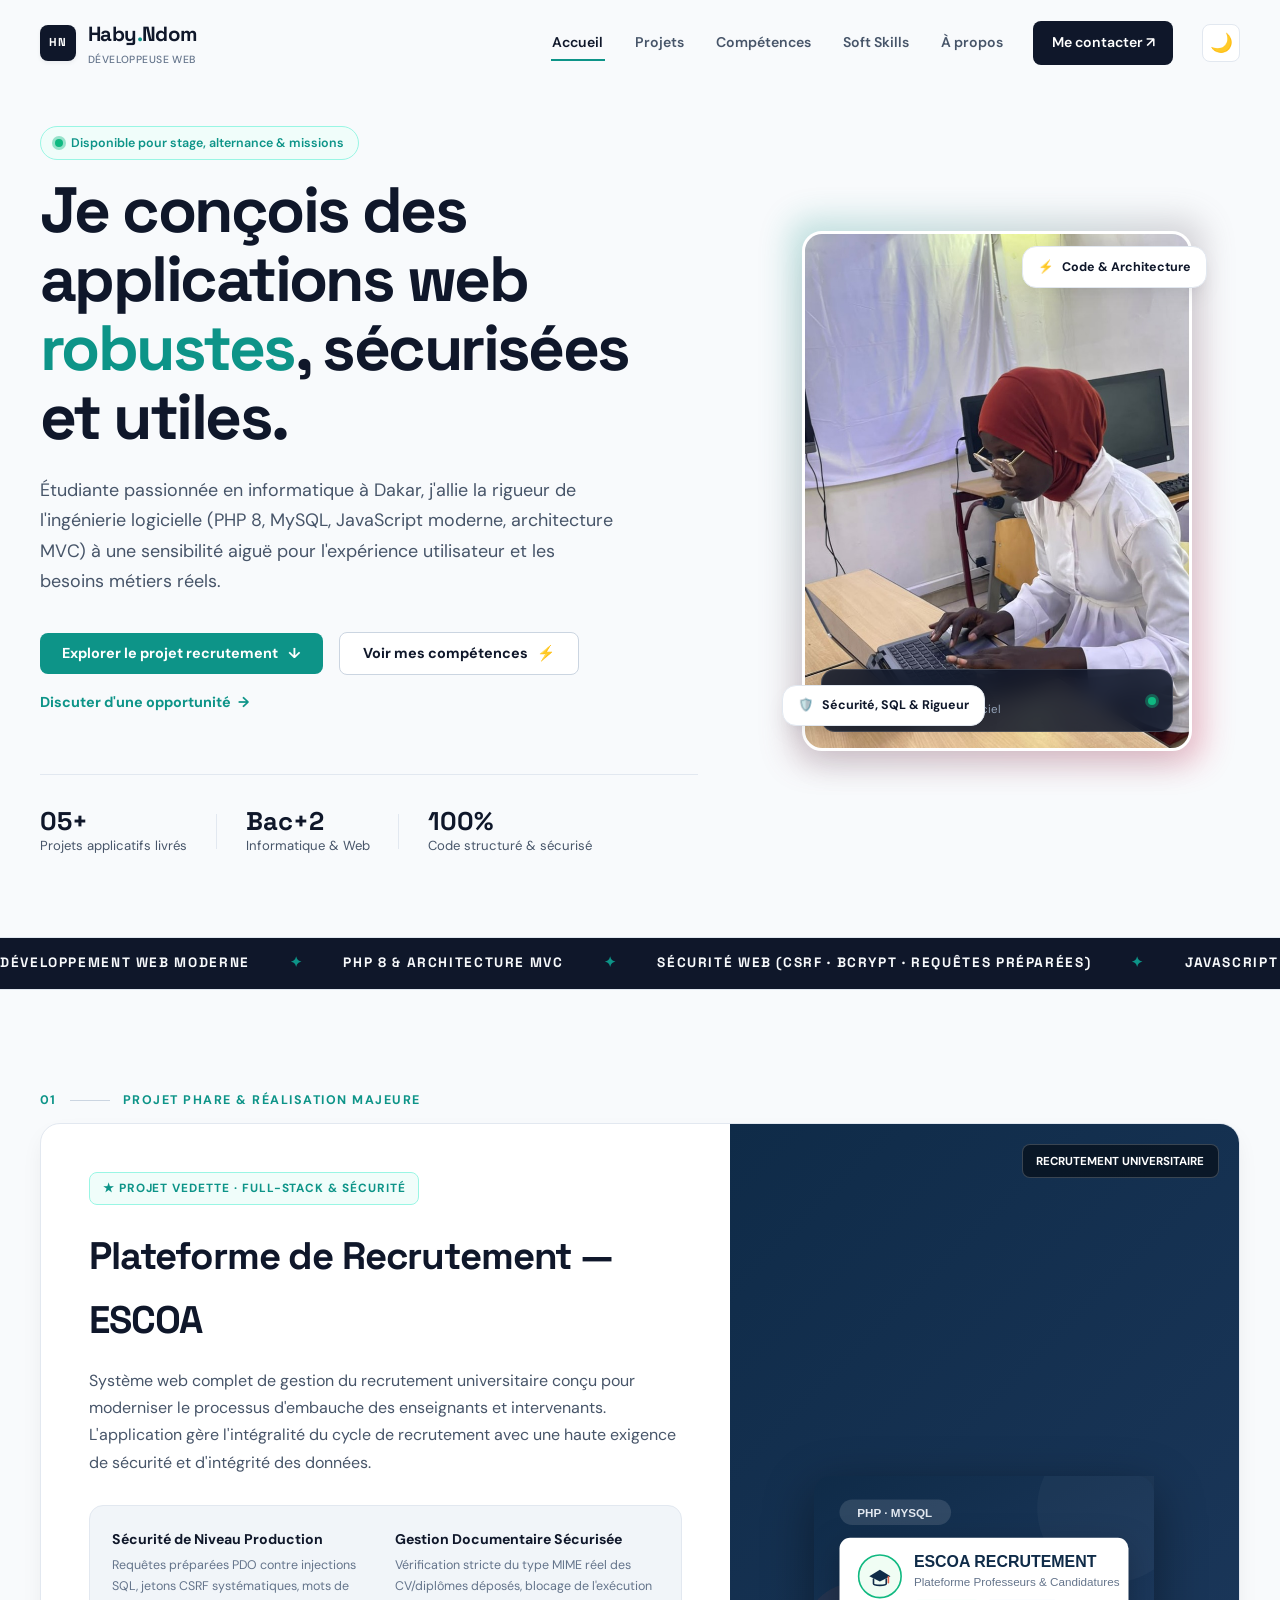
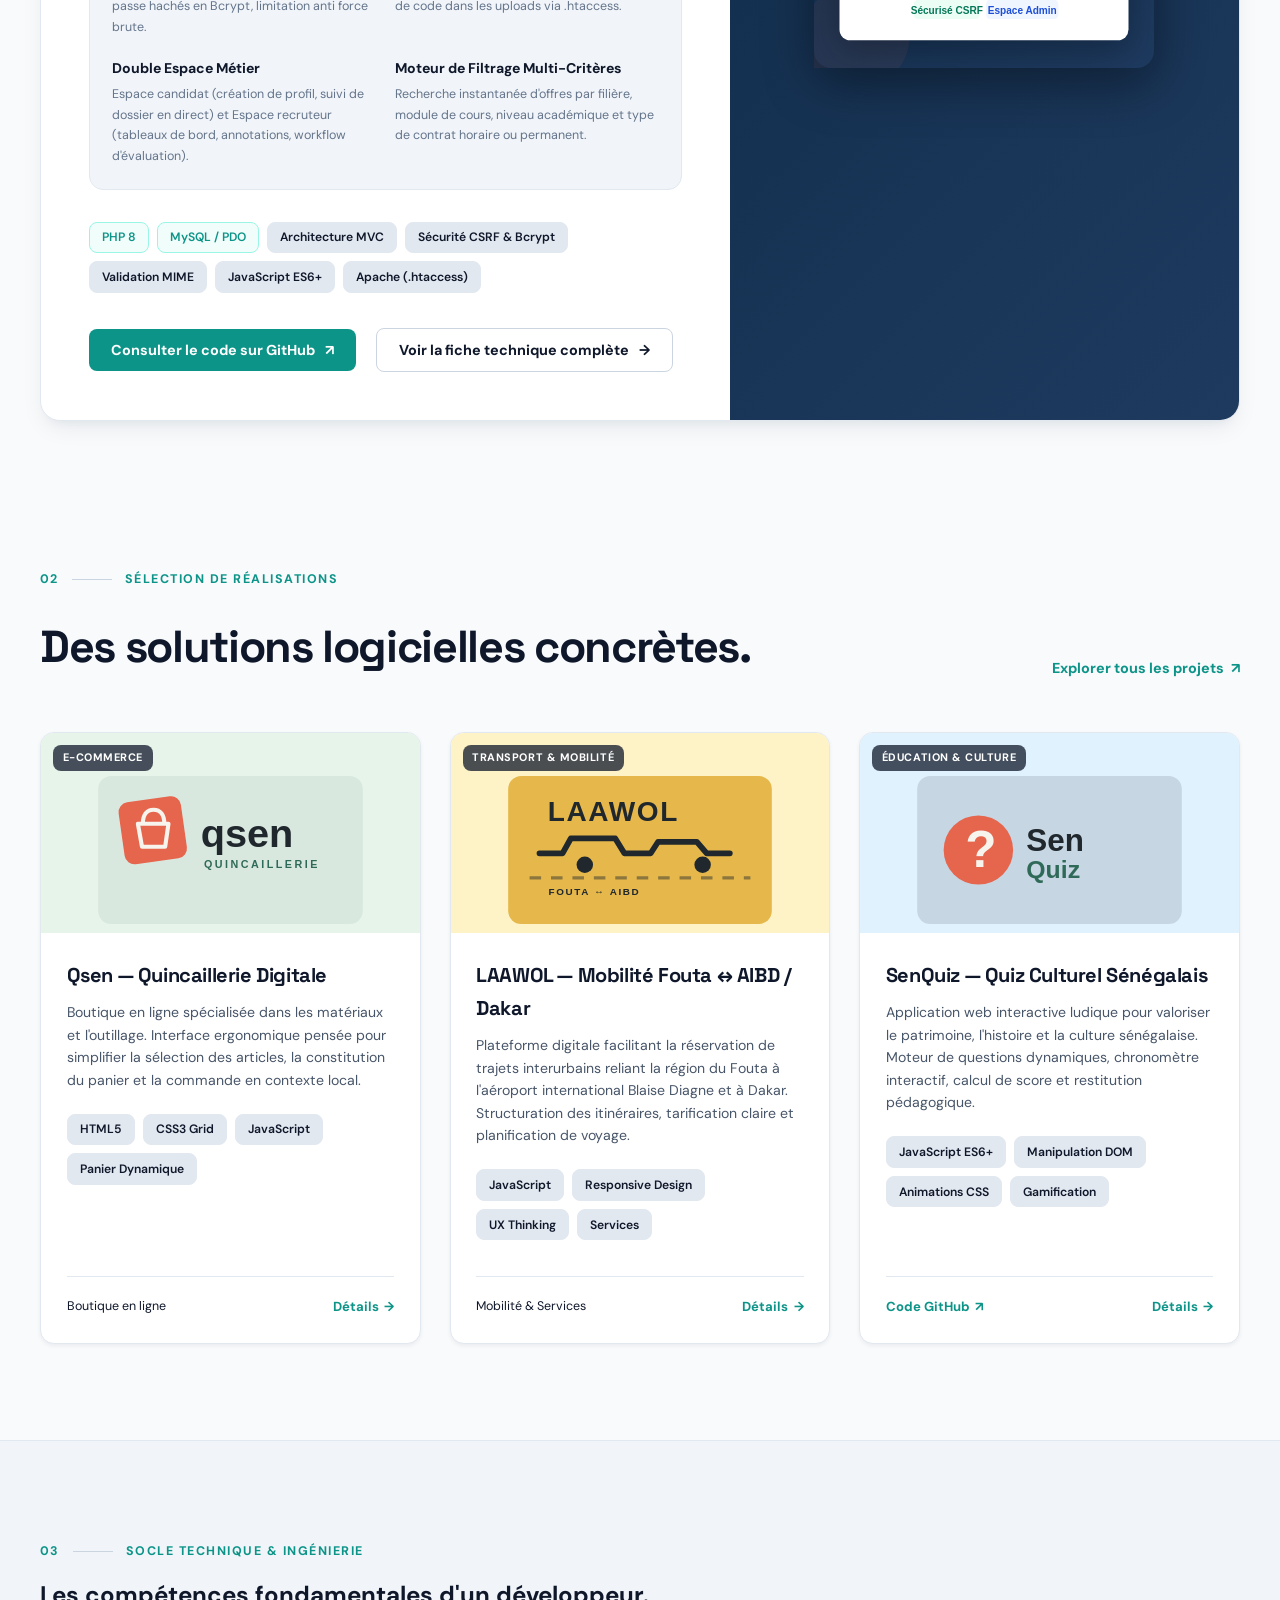
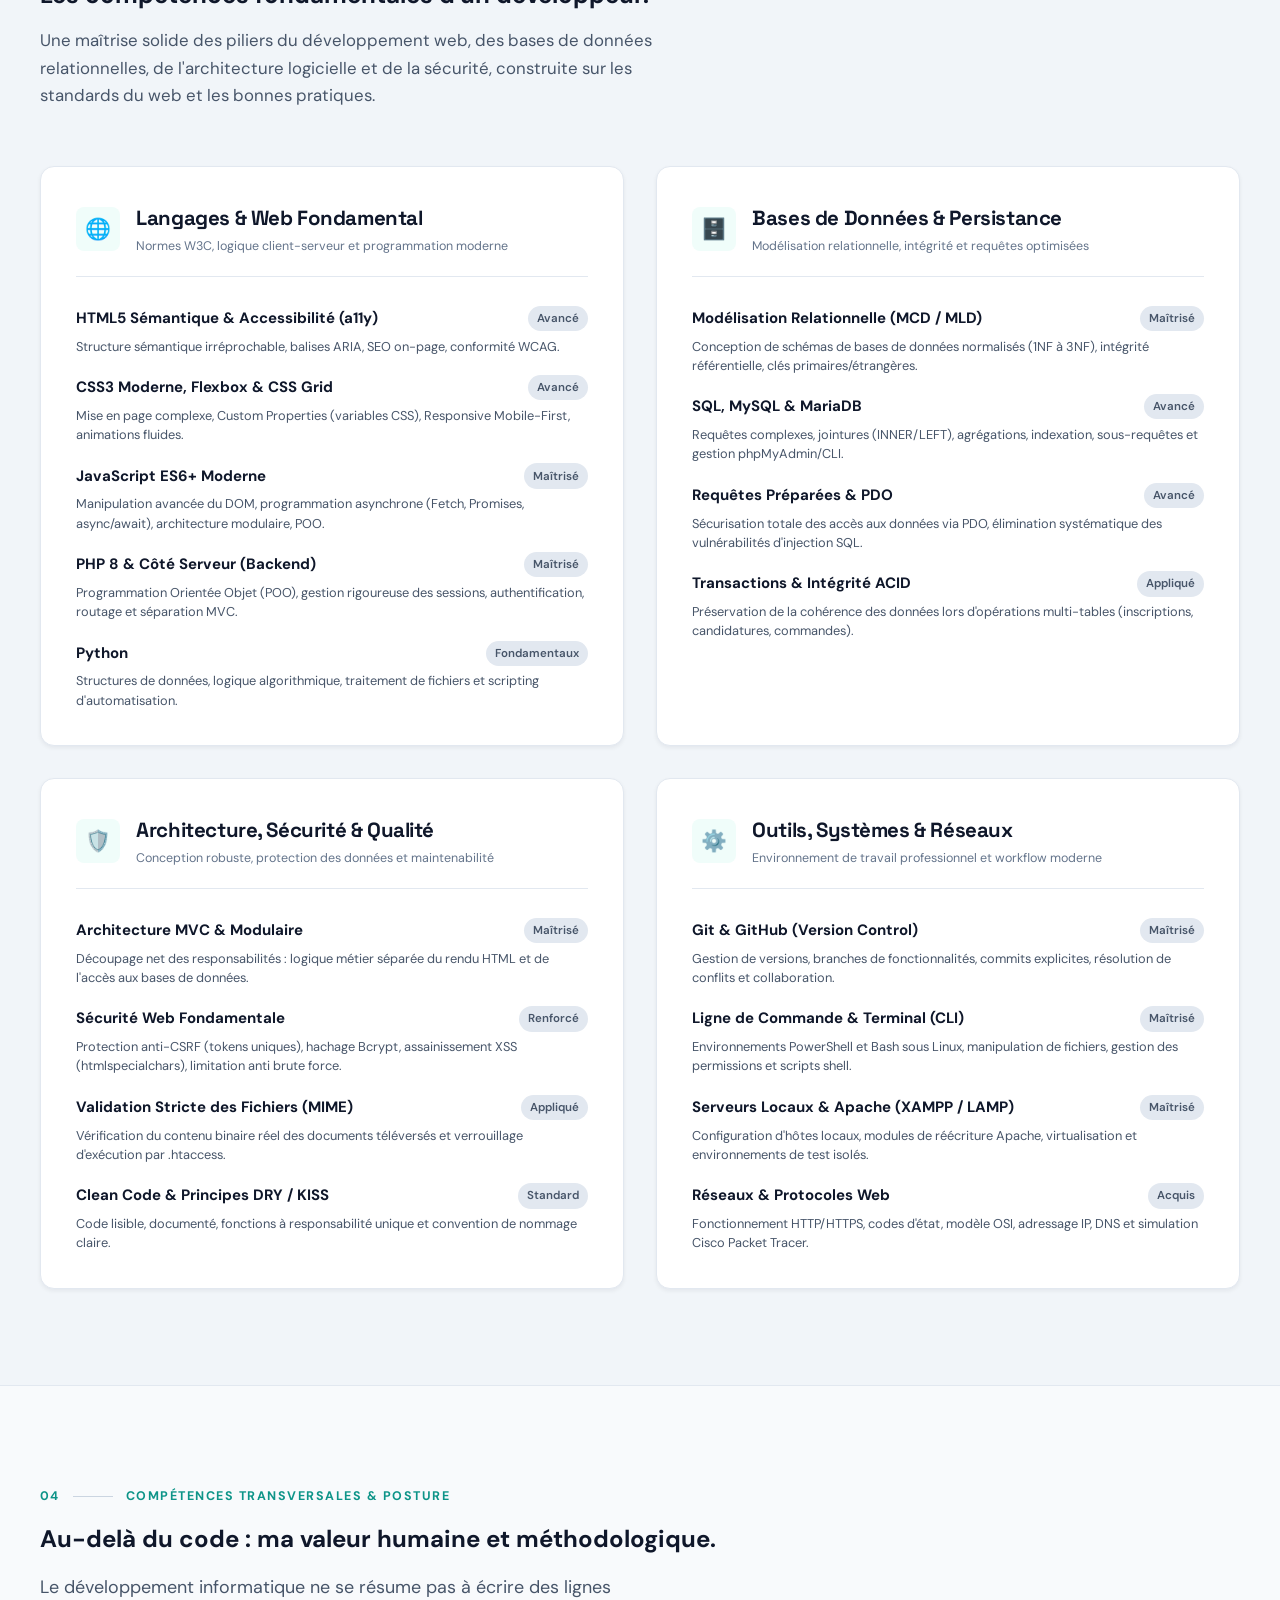
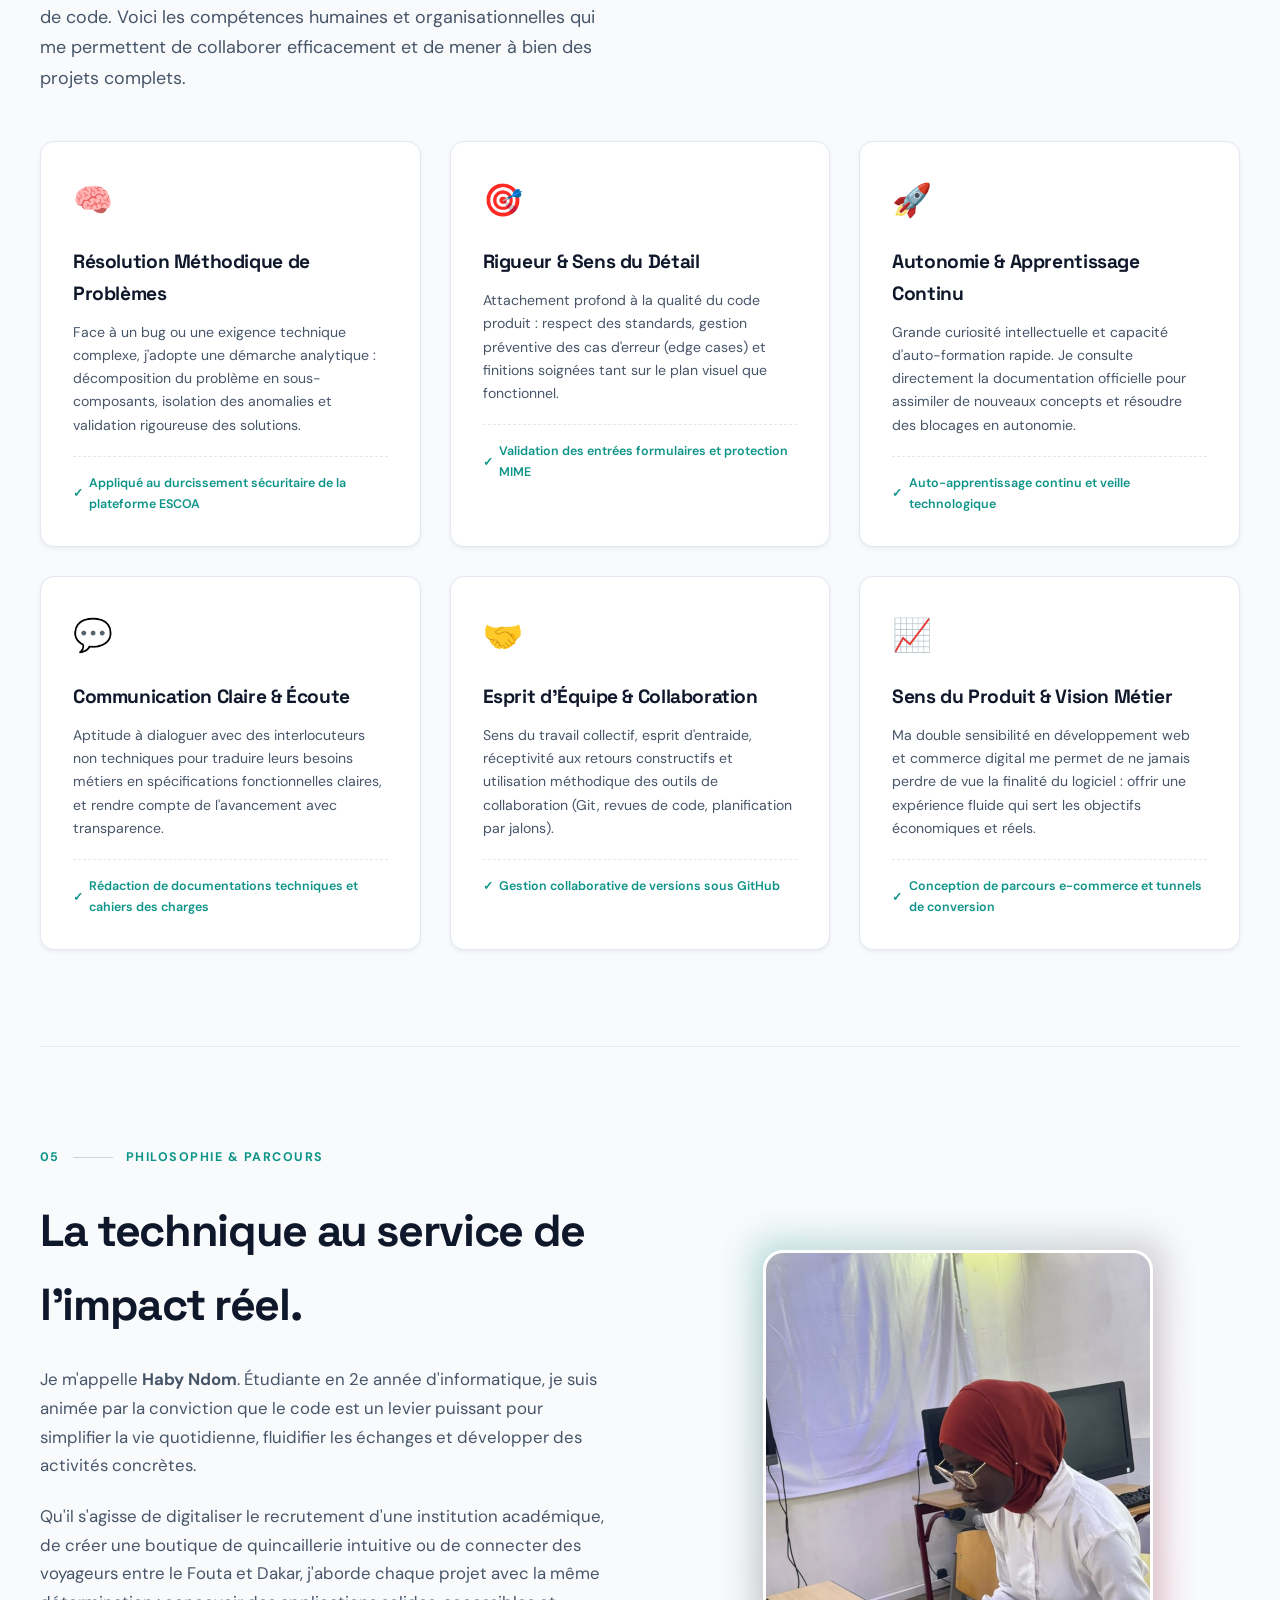
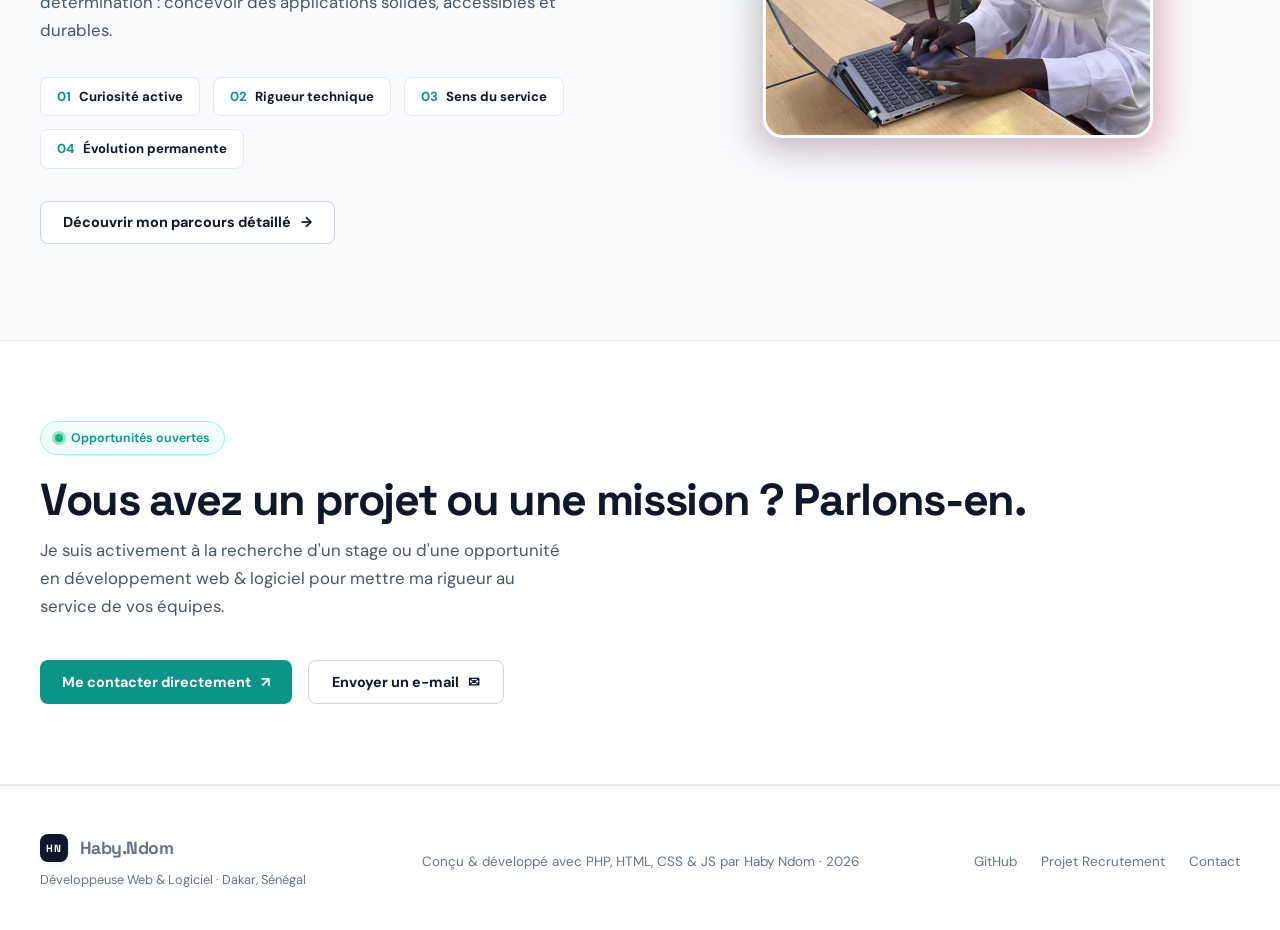
==== commit 5cdb1211: "Architecture PHP modulaire : templates, donnees structurees et securite CSRF" ====
--- a/index.html
+++ b/index.html
@@ -3,9 +3,9 @@
 <head>
   <meta charset="UTF-8">
   <meta name="viewport" content="width=device-width, initial-scale=1.0">
-  <meta name="description" content="Portfolio de Haby Ndom, Développeuse Web & Logiciel. Découvrez ses projets applicatifs (Plateforme de recrutement ESCOA, E-commerce, Mobilité), ses compétences techniques approfondies et ses compétences transversales.">
+  <meta name="description" content="Portfolio de Haby Ndom, Développeuse Web &amp; Logiciel. Découvrez ses projets (Plateforme recrutement ESCOA, E-commerce, Mobilité), ses compétences techniques approfondies et ses compétences transversales.">
   <meta name="author" content="Haby Ndom">
-  <title>Haby Ndom | Développeuse Web & Logiciel</title>
+  <title>Accueil | Développeuse Web &amp; Logiciel | Haby Ndom</title>
   
   <!-- Polices Google Fonts -->
   <link rel="preconnect" href="https://fonts.googleapis.com">
@@ -17,7 +17,6 @@
 </head>
 <body>
   <div class="site-shell">
-    <!-- EN-TÊTE DU SITE -->
     <header class="site-header">
       <a class="brand" href="index.html" aria-label="Page d'accueil de Haby Ndom">
         <span class="brand-mark">HN</span>
@@ -27,7 +26,7 @@
         </div>
       </a>
 
-      <button class="menu-toggle" type="button" aria-expanded="false" aria-controls="main-nav" aria-label="Ouvrir le menu de navigation">
+      <button class="menu-toggle" type="button" aria-expanded="false" aria-controls="main-nav" aria-label="Ouvrir le menu">
         <span></span>
         <span></span>
         <span></span>
@@ -35,12 +34,11 @@
 
       <nav class="main-nav" id="main-nav" aria-label="Navigation principale">
         <a class="active" href="index.html">Accueil</a>
-        <a href="#projet-recrutement">Projet Recrutement</a>
-        <a href="pages/projets.html">Tous les Projets</a>
-        <a href="#competences">Compétences</a>
-        <a href="#transversales">Soft Skills</a>
-        <a href="pages/apropos.html">À propos</a>
-        <a href="pages/contact.html" class="nav-cta">Me contacter <span>↗</span></a>
+        <a class="" href="pages/projets.html">Projets</a>
+        <a href="index.html#competences">Compétences</a>
+        <a href="index.html#transversales">Soft Skills</a>
+        <a class="" href="pages/apropos.html">À propos</a>
+        <a class="nav-cta" href="pages/contact.html">Me contacter <span>↗</span></a>
         <button class="theme-toggle" type="button" aria-label="Basculer le mode sombre" title="Basculer le mode sombre">🌙</button>
       </nav>
     </header>
@@ -95,25 +93,22 @@
         <!-- VISUEL HÉRO AVEC L'IMAGE DE L'UTILISATRICE -->
         <div class="hero-visual reveal reveal-delay-1">
           <div class="photo-card-wrapper">
-            <!-- Badge flottant haut -->
             <div class="floating-pill floating-top">
               <span>⚡</span>
               <span>Code &amp; Architecture</span>
             </div>
 
-            <!-- Carte photo avec l'image fournie par l'utilisatrice -->
             <div class="photo-card">
               <img src="images/haby-dev.jpg" alt="Haby Ndom concentrée sur son ordinateur portable lors d'une session de développement" width="390" height="520">
               <div class="photo-badge">
                 <div>
-                  <div class="photo-badge-name">Haby NDOM</div>
+                  <div class="photo-badge-name">Haby Ndom</div>
                   <div class="photo-badge-title">Développeuse Web &amp; Logiciel</div>
                 </div>
                 <span class="status-indicator"></span>
               </div>
             </div>
 
-            <!-- Badge flottant bas -->
             <div class="floating-pill floating-bottom">
               <span>🛡️</span>
               <span>Sécurité, SQL &amp; Rigueur</span>
@@ -136,14 +131,11 @@
           <span>RÉSEAUX &amp; PROTOCOLE HTTP/HTTPS <i>✦</i></span>
           <span>DÉVELOPPEMENT WEB MODERNE <i>✦</i></span>
           <span>PHP 8 &amp; ARCHITECTURE MVC <i>✦</i></span>
-          <span>SÉCURITÉ WEB (CSRF · BCRYPT · REQUÊTES PRÉPARÉES) <i>✦</i></span>
-          <span>JAVASCRIPT ES6+ <i>✦</i></span>
-          <span>MODÉLISATION RELATIONNELLE &amp; MYSQL <i>✦</i></span>
         </div>
       </section>
 
       <!-- SECTION PROJET VEDETTE : PLATEFORME DE RECRUTEMENT ESCOA -->
-      <section class="featured-project-section section-wrap reveal" id="projet-recrutement">
+            <section class="featured-project-section section-wrap reveal" id="projet-recrutement">
         <div class="section-kicker">
           01 <span></span> Projet Phare &amp; Réalisation Majeure
         </div>
@@ -151,42 +143,48 @@
         <div class="featured-card">
           <div class="featured-body">
             <div>
-              <span class="featured-tag">★ Projet Vedette · Application Full-Stack</span>
+              <span class="featured-tag">★ Projet Vedette · Full-Stack &amp; Sécurité</span>
               <h3>Plateforme de Recrutement — ESCOA</h3>
               <p class="featured-desc">
-                Système web complet de gestion du recrutement universitaire conçu pour moderniser le processus d'embauche des enseignants et intervenants. L'application gère l'intégralité du cycle de recrutement, depuis la publication des postes jusqu'à la sélection finale, avec une haute exigence en matière de sécurité et d'intégrité des données.
-              </p>
-
-              <!-- Points forts du projet -->
+                Système web complet de gestion du recrutement universitaire conçu pour moderniser le processus d&#039;embauche des enseignants et intervenants. L&#039;application gère l&#039;intégralité du cycle de recrutement avec une haute exigence de sécurité et d&#039;intégrité des données.              </p>
+
+              <!-- Points forts générés en PHP -->
               <div class="featured-highlights">
-                <div class="highlight-item">
-                  <strong>🔒 Sécurité de Niveau Production</strong>
-                  <span>Requêtes préparées PDO contre injections SQL, jetons CSRF systématiques, mots de passe hachés en Bcrypt, limitation anti force brute.</span>
-                </div>
-                <div class="highlight-item">
-                  <strong>📁 Gestion Documentaire Sécurisée</strong>
-                  <span>Vérification stricte du type MIME réel des CV/diplômes déposés, blocage de l'exécution de code dans les uploads via <code>.htaccess</code>.</span>
-                </div>
-                <div class="highlight-item">
-                  <strong>👥 Double Espace Métier</strong>
-                  <span>Espace candidat (création de profil, suivi de dossier en direct) et Espace recruteur (tableaux de bord, annotations, workflow d'évaluation).</span>
-                </div>
-                <div class="highlight-item">
-                  <strong>🔎 Moteur de Filtrage Multi-Critères</strong>
-                  <span>Recherche instantanée d'offres par filière, module de cours, niveau académique et type de contrat horaire ou permanent.</span>
-                </div>
-              </div>
+                                  <div class="highlight-item">
+                    <strong>Sécurité de Niveau Production</strong>
+                    <span>Requêtes préparées PDO contre injections SQL, jetons CSRF systématiques, mots de passe hachés en Bcrypt, limitation anti force brute.</span>
+                  </div>
+                                  <div class="highlight-item">
+                    <strong>Gestion Documentaire Sécurisée</strong>
+                    <span>Vérification stricte du type MIME réel des CV/diplômes déposés, blocage de l&#039;exécution de code dans les uploads via .htaccess.</span>
+                  </div>
+                                  <div class="highlight-item">
+                    <strong>Double Espace Métier</strong>
+                    <span>Espace candidat (création de profil, suivi de dossier en direct) et Espace recruteur (tableaux de bord, annotations, workflow d&#039;évaluation).</span>
+                  </div>
+                                  <div class="highlight-item">
+                    <strong>Moteur de Filtrage Multi-Critères</strong>
+                    <span>Recherche instantanée d&#039;offres par filière, module de cours, niveau académique et type de contrat horaire ou permanent.</span>
+                  </div>
+                              </div>
 
               <!-- Tags technologies -->
               <div class="tech-pills-row">
-                <span class="tech-pill accent">PHP 8</span>
-                <span class="tech-pill accent">MySQL / PDO</span>
-                <span class="tech-pill">Architecture MVC / Modulaire</span>
-                <span class="tech-pill">Sécurité Web (CSRF / Bcrypt)</span>
-                <span class="tech-pill">JavaScript ES6+</span>
-                <span class="tech-pill">HTML5 &amp; CSS3 Responsive</span>
-                <span class="tech-pill">Apache (.htaccess)</span>
-              </div>
+                                  <span class="tech-pill accent">
+                    PHP 8                  </span>
+                                  <span class="tech-pill accent">
+                    MySQL / PDO                  </span>
+                                  <span class="tech-pill ">
+                    Architecture MVC                  </span>
+                                  <span class="tech-pill ">
+                    Sécurité CSRF &amp; Bcrypt                  </span>
+                                  <span class="tech-pill ">
+                    Validation MIME                  </span>
+                                  <span class="tech-pill ">
+                    JavaScript ES6+                  </span>
+                                  <span class="tech-pill ">
+                    Apache (.htaccess)                  </span>
+                              </div>
             </div>
 
             <!-- Actions sur le projet de recrutement -->
@@ -202,7 +200,6 @@
             </div>
           </div>
 
-          <!-- Visuel du projet recrutement -->
           <div class="featured-visual">
             <span class="featured-badge-overlay">Recrutement Universitaire</span>
             <img src="images/logo-recrutement.svg" alt="Illustration de la Plateforme de Recrutement ESCOA" width="340" height="200">
@@ -223,95 +220,84 @@
         </div>
 
         <div class="project-grid">
-          <!-- Carte Projet 1 : Qsen -->
-          <article class="project-card">
-            <div class="project-thumbnail" style="background-color: #e6f4ea;">
-              <span class="project-category-badge">E-Commerce</span>
-              <img src="images/logo-qsen.svg" alt="Logo de la boutique Qsen" width="220" height="120">
-            </div>
-            <div class="project-card-content">
-              <div>
-                <h3>Qsen — Quincaillerie Digitale</h3>
-                <p>
-                  Boutique en ligne spécialisée dans les matériaux et l'outillage. Interface ergonomique pensée pour simplifier la sélection des articles, la constitution du panier et la commande en contexte local.
-                </p>
-                <div class="tech-pills-row">
-                  <span class="tech-pill">HTML5</span>
-                  <span class="tech-pill">CSS3 Grid</span>
-                  <span class="tech-pill">JavaScript</span>
-                  <span class="tech-pill">E-Commerce</span>
-                </div>
-              </div>
-              <div class="project-card-footer">
-                <span class="text-muted" style="font-size: 0.78rem;">Projet Web</span>
-                <a class="project-card-link" href="pages/projets.html#qsen">
-                  Détails du projet <span>↗</span>
-                </a>
-              </div>
-            </div>
-          </article>
-
-          <!-- Carte Projet 2 : LAAWOL -->
-          <article class="project-card">
-            <div class="project-thumbnail" style="background-color: #fef3c7;">
-              <span class="project-category-badge">Transport &amp; Mobilité</span>
-              <img src="images/logo-laawol.svg" alt="Logo du service Laawol" width="220" height="120">
-            </div>
-            <div class="project-card-content">
-              <div>
-                <h3>LAAWOL — Fouta ↔ AIBD / Dakar</h3>
-                <p>
-                  Plateforme digitale de réservation et de transport interurbain reliant le Fouta à l'Aéroport International Blaise Diagne et à la capitale. Organisation des trajets, tarification claire et planification de voyage.
-                </p>
-                <div class="tech-pills-row">
-                  <span class="tech-pill">JavaScript</span>
-                  <span class="tech-pill">Responsive Design</span>
-                  <span class="tech-pill">UX Thinking</span>
-                  <span class="tech-pill">Services</span>
-                </div>
-              </div>
-              <div class="project-card-footer">
-                <span class="text-muted" style="font-size: 0.78rem;">Mobilité</span>
-                <a class="project-card-link" href="pages/projets.html#fouta">
-                  Détails du projet <span>↗</span>
-                </a>
-              </div>
-            </div>
-          </article>
-
-          <!-- Carte Projet 3 : SenQuiz -->
-          <article class="project-card">
-            <div class="project-thumbnail" style="background-color: #e0f2fe;">
-              <span class="project-category-badge">Éducation &amp; Culture</span>
-              <img src="images/logo-senquiz.svg" alt="Logo de SenQuiz" width="220" height="120">
-            </div>
-            <div class="project-card-content">
-              <div>
-                <h3>SenQuiz — Culture &amp; Savoir</h3>
-                <p>
-                  Application web interactive de questions-réponses pour valoriser le patrimoine, l'histoire et la culture sénégalaise. Gestion dynamique des scores, timer interactif et feedback d'apprentissage ludique.
-                </p>
-                <div class="tech-pills-row">
-                  <span class="tech-pill">JavaScript ES6</span>
-                  <span class="tech-pill">DOM Dynamique</span>
-                  <span class="tech-pill">UI Design</span>
-                  <span class="tech-pill">GitHub</span>
-                </div>
-              </div>
-              <div class="project-card-footer">
-                <a class="project-card-link" href="https://github.com/HabyNdom/QuizSenCulture" target="_blank" rel="noopener noreferrer">
-                  Code GitHub <span>↗</span>
-                </a>
-                <a class="project-card-link" href="pages/projets.html#senquiz">
-                  En savoir plus <span>→</span>
-                </a>
-              </div>
-            </div>
-          </article>
-        </div>
-      </section>
-
-      <!-- SECTION COMPÉTENCES TECHNIQUES APPROFONDIES (SANS REACT NI NODE.JS) -->
+                      <article class="project-card">
+              <div class="project-thumbnail" style="background-color: #e6f4ea;">
+                <span class="project-category-badge">E-Commerce</span>
+                                  <img src="images/logo-qsen.svg" alt="Logo Qsen — Quincaillerie Digitale" width="220" height="120">
+                              </div>
+              <div class="project-card-content">
+                <div>
+                  <h3>Qsen — Quincaillerie Digitale</h3>
+                  <p>Boutique en ligne spécialisée dans les matériaux et l&#039;outillage. Interface ergonomique pensée pour simplifier la sélection des articles, la constitution du panier et la commande en contexte local.</p>
+                  <div class="tech-pills-row">
+                                          <span class="tech-pill">HTML5</span>
+                                          <span class="tech-pill">CSS3 Grid</span>
+                                          <span class="tech-pill">JavaScript</span>
+                                          <span class="tech-pill">Panier Dynamique</span>
+                                      </div>
+                </div>
+                <div class="project-card-footer">
+                                      <span class="text-muted" style="font-size: 0.78rem;">Boutique en ligne</span>
+                                    <a class="project-card-link" href="pages/projets.html#qsen">
+                    Détails <span>→</span>
+                  </a>
+                </div>
+              </div>
+            </article>
+                      <article class="project-card">
+              <div class="project-thumbnail" style="background-color: #fef3c7;">
+                <span class="project-category-badge">Transport &amp; Mobilité</span>
+                                  <img src="images/logo-laawol.svg" alt="Logo LAAWOL — Mobilité Fouta ↔ AIBD / Dakar" width="220" height="120">
+                              </div>
+              <div class="project-card-content">
+                <div>
+                  <h3>LAAWOL — Mobilité Fouta ↔ AIBD / Dakar</h3>
+                  <p>Plateforme digitale facilitant la réservation de trajets interurbains reliant la région du Fouta à l&#039;aéroport international Blaise Diagne et à Dakar. Structuration des itinéraires, tarification claire et planification de voyage.</p>
+                  <div class="tech-pills-row">
+                                          <span class="tech-pill">JavaScript</span>
+                                          <span class="tech-pill">Responsive Design</span>
+                                          <span class="tech-pill">UX Thinking</span>
+                                          <span class="tech-pill">Services</span>
+                                      </div>
+                </div>
+                <div class="project-card-footer">
+                                      <span class="text-muted" style="font-size: 0.78rem;">Mobilité &amp; Services</span>
+                                    <a class="project-card-link" href="pages/projets.html#fouta">
+                    Détails <span>→</span>
+                  </a>
+                </div>
+              </div>
+            </article>
+                      <article class="project-card">
+              <div class="project-thumbnail" style="background-color: #e0f2fe;">
+                <span class="project-category-badge">Éducation &amp; Culture</span>
+                                  <img src="images/logo-senquiz.svg" alt="Logo SenQuiz — Quiz Culturel Sénégalais" width="220" height="120">
+                              </div>
+              <div class="project-card-content">
+                <div>
+                  <h3>SenQuiz — Quiz Culturel Sénégalais</h3>
+                  <p>Application web interactive ludique pour valoriser le patrimoine, l&#039;histoire et la culture sénégalaise. Moteur de questions dynamiques, chronomètre interactif, calcul de score et restitution pédagogique.</p>
+                  <div class="tech-pills-row">
+                                          <span class="tech-pill">JavaScript ES6+</span>
+                                          <span class="tech-pill">Manipulation DOM</span>
+                                          <span class="tech-pill">Animations CSS</span>
+                                          <span class="tech-pill">Gamification</span>
+                                      </div>
+                </div>
+                <div class="project-card-footer">
+                                      <a class="project-card-link" href="https://github.com/HabyNdom/QuizSenCulture" target="_blank" rel="noopener noreferrer">
+                      Code GitHub <span>↗</span>
+                    </a>
+                                    <a class="project-card-link" href="pages/projets.html#senquiz">
+                    Détails <span>→</span>
+                  </a>
+                </div>
+              </div>
+            </article>
+                  </div>
+      </section>
+
+      <!-- SECTION COMPÉTENCES TECHNIQUES (SANS REACT NI NODE.JS) -->
       <section class="skills-section reveal" id="competences">
         <div class="section-wrap">
           <div class="skills-intro">
@@ -323,211 +309,170 @@
           </div>
 
           <div class="skills-grid-categories">
-            <!-- Pôle 1 : Langages & Fondamentaux du Web -->
-            <div class="skill-category-card">
-              <div class="category-header">
-                <div class="category-icon">🌐</div>
-                <div>
-                  <h3>Langages &amp; Web Fondamental</h3>
-                  <p>Normes W3C, logique client-serveur et programmation moderne</p>
-                </div>
-              </div>
-              <div class="skills-list-detailed">
-                <div class="skill-detail-item">
-                  <div class="skill-detail-top">
-                    <strong>HTML5 Sémantique &amp; Accessibilité (a11y)</strong>
-                    <span class="skill-level-tag">Avancé</span>
-                  </div>
-                  <p class="skill-detail-desc">
-                    Structure sémantique irréprochable, balises ARIA, SEO on-page, conformité WCAG pour une accessibilité tous publics.
-                  </p>
-                </div>
-                <div class="skill-detail-item">
-                  <div class="skill-detail-top">
-                    <strong>CSS3 Moderne, Flexbox &amp; CSS Grid</strong>
-                    <span class="skill-level-tag">Avancé</span>
-                  </div>
-                  <p class="skill-detail-desc">
-                    Mise en page complexe, Custom Properties (variables CSS), Responsive Mobile-First, animations fluides sans dépendance lourde.
-                  </p>
-                </div>
-                <div class="skill-detail-item">
-                  <div class="skill-detail-top">
-                    <strong>JavaScript ES6+ Moderne</strong>
-                    <span class="skill-level-tag">Maîtrisé</span>
-                  </div>
-                  <p class="skill-detail-desc">
-                    Manipulation avancée du DOM, programmation asynchrone (Fetch, Promises, async/await), architecture modulaire, POO en JS.
-                  </p>
-                </div>
-                <div class="skill-detail-item">
-                  <div class="skill-detail-top">
-                    <strong>PHP 8 &amp; Côté Serveur (Backend)</strong>
-                    <span class="skill-level-tag">Maîtrisé</span>
-                  </div>
-                  <p class="skill-detail-desc">
-                    Programmation Orientée Objet (POO), gestion rigoureuse des sessions, authentification, routage et séparation logique/vue.
-                  </p>
-                </div>
-                <div class="skill-detail-item">
-                  <div class="skill-detail-top">
-                    <strong>Python</strong>
-                    <span class="skill-level-tag">Fondamentaux</span>
-                  </div>
-                  <p class="skill-detail-desc">
-                    Structures de données, logique algorithmique, traitement de fichiers et scripting d'automatisation.
-                  </p>
-                </div>
-              </div>
-            </div>
-
-            <!-- Pôle 2 : Données & Persistance -->
-            <div class="skill-category-card">
-              <div class="category-header">
-                <div class="category-icon">🗄️</div>
-                <div>
-                  <h3>Bases de Données &amp; Persistance</h3>
-                  <p>Modélisation relationnelle, intégrité et requêtes optimisées</p>
-                </div>
-              </div>
-              <div class="skills-list-detailed">
-                <div class="skill-detail-item">
-                  <div class="skill-detail-top">
-                    <strong>Modélisation Relationnelle (MCD / MLD)</strong>
-                    <span class="skill-level-tag">Maîtrisé</span>
-                  </div>
-                  <p class="skill-detail-desc">
-                    Conception de schémas de bases de données normalisés (1NF à 3NF), intégrité référentielle, clés primaires et étrangères.
-                  </p>
-                </div>
-                <div class="skill-detail-item">
-                  <div class="skill-detail-top">
-                    <strong>SQL, MySQL &amp; MariaDB</strong>
-                    <span class="skill-level-tag">Avancé</span>
-                  </div>
-                  <p class="skill-detail-desc">
-                    Requêtes complexes, jointures (INNER/LEFT), agrégations, indexation, sous-requêtes et gestion via phpMyAdmin &amp; CLI.
-                  </p>
-                </div>
-                <div class="skill-detail-item">
-                  <div class="skill-detail-top">
-                    <strong>Requêtes Préparées &amp; PDO</strong>
-                    <span class="skill-level-tag">Avancé</span>
-                  </div>
-                  <p class="skill-detail-desc">
-                    Sécurisation totale des accès aux données via PDO, élimination systématique des vulnérabilités d'injection SQL.
-                  </p>
-                </div>
-                <div class="skill-detail-item">
-                  <div class="skill-detail-top">
-                    <strong>Transactions &amp; Intégrité ACID</strong>
-                    <span class="skill-level-tag">Appliqué</span>
-                  </div>
-                  <p class="skill-detail-desc">
-                    Préservation de la cohérence des données lors d'opérations multi-tables (inscriptions, candidatures, commandes).
-                  </p>
-                </div>
-              </div>
-            </div>
-
-            <!-- Pôle 3 : Architecture, Qualité & Sécurité -->
-            <div class="skill-category-card">
-              <div class="category-header">
-                <div class="category-icon">🛡️</div>
-                <div>
-                  <h3>Architecture, Sécurité &amp; Qualité</h3>
-                  <p>Conception robuste, protection des données et maintenabilité</p>
-                </div>
-              </div>
-              <div class="skills-list-detailed">
-                <div class="skill-detail-item">
-                  <div class="skill-detail-top">
-                    <strong>Architecture MVC &amp; Modulaire</strong>
-                    <span class="skill-level-tag">Maîtrisé</span>
-                  </div>
-                  <p class="skill-detail-desc">
-                    Découpage net des responsabilités : logique métier séparée du rendu HTML et de l'accès aux bases de données.
-                  </p>
-                </div>
-                <div class="skill-detail-item">
-                  <div class="skill-detail-top">
-                    <strong>Sécurité Web Fondamentale</strong>
-                    <span class="skill-level-tag">Renforcé</span>
-                  </div>
-                  <p class="skill-detail-desc">
-                    Protection anti-CSRF (tokens uniques), hachage cryptographique Bcrypt, assainissement XSS (htmlspecialchars), limitation anti brute force.
-                  </p>
-                </div>
-                <div class="skill-detail-item">
-                  <div class="skill-detail-top">
-                    <strong>Validation Stricte des Fichiers (MIME)</strong>
-                    <span class="skill-level-tag">Appliqué</span>
-                  </div>
-                  <p class="skill-detail-desc">
-                    Vérification du contenu binaire réel des documents téléversés et verrouillage d'exécution de scripts par <code>.htaccess</code>.
-                  </p>
-                </div>
-                <div class="skill-detail-item">
-                  <div class="skill-detail-top">
-                    <strong>Clean Code &amp; Principes DRY / KISS</strong>
-                    <span class="skill-level-tag">Standard</span>
-                  </div>
-                  <p class="skill-detail-desc">
-                    Code lisible, documenté, fonctions à responsabilité unique et convention de nommage claire.
-                  </p>
-                </div>
-              </div>
-            </div>
-
-            <!-- Pôle 4 : Outils Développeur, Systèmes & Réseaux -->
-            <div class="skill-category-card">
-              <div class="category-header">
-                <div class="category-icon">⚙️</div>
-                <div>
-                  <h3>Outils, Systèmes &amp; Réseaux</h3>
-                  <p>Environnement de travail professionnel et workflow moderne</p>
-                </div>
-              </div>
-              <div class="skills-list-detailed">
-                <div class="skill-detail-item">
-                  <div class="skill-detail-top">
-                    <strong>Git &amp; GitHub (Version Control)</strong>
-                    <span class="skill-level-tag">Maîtrisé</span>
-                  </div>
-                  <p class="skill-detail-desc">
-                    Gestion de versions, branches de fonctionnalités, commits explicites, résolution de conflits et publication GitHub Pages.
-                  </p>
-                </div>
-                <div class="skill-detail-item">
-                  <div class="skill-detail-top">
-                    <strong>Ligne de Commande &amp; Terminal (CLI)</strong>
-                    <span class="skill-level-tag">Maîtrisé</span>
-                  </div>
-                  <p class="skill-detail-desc">
-                    Environnements PowerShell et Bash sous Linux, manipulation de fichiers, gestion des permissions et scripts shell.
-                  </p>
-                </div>
-                <div class="skill-detail-item">
-                  <div class="skill-detail-top">
-                    <strong>Serveurs Locaux &amp; Apache (XAMPP / LAMP)</strong>
-                    <span class="skill-level-tag">Maîtrisé</span>
-                  </div>
-                  <p class="skill-detail-desc">
-                    Configuration d'hôtes locaux, modules de réécriture Apache, virtualisation et environnements de test isolés.
-                  </p>
-                </div>
-                <div class="skill-detail-item">
-                  <div class="skill-detail-top">
-                    <strong>Réseaux &amp; Protocoles Web</strong>
-                    <span class="skill-level-tag">Acquis</span>
-                  </div>
-                  <p class="skill-detail-desc">
-                    Fonctionnement du protocole HTTP/HTTPS, codes d'état, modèle OSI, adressage IP, DNS et bases de simulation Cisco Packet Tracer.
-                  </p>
-                </div>
-              </div>
-            </div>
-          </div>
+                          <div class="skill-category-card">
+                <div class="category-header">
+                  <div class="category-icon">🌐</div>
+                  <div>
+                    <h3>Langages &amp; Web Fondamental</h3>
+                    <p>Normes W3C, logique client-serveur et programmation moderne</p>
+                  </div>
+                </div>
+                <div class="skills-list-detailed">
+                                      <div class="skill-detail-item">
+                      <div class="skill-detail-top">
+                        <strong>HTML5 Sémantique &amp; Accessibilité (a11y)</strong>
+                        <span class="skill-level-tag">Avancé</span>
+                      </div>
+                      <p class="skill-detail-desc">Structure sémantique irréprochable, balises ARIA, SEO on-page, conformité WCAG.</p>
+                    </div>
+                                      <div class="skill-detail-item">
+                      <div class="skill-detail-top">
+                        <strong>CSS3 Moderne, Flexbox &amp; CSS Grid</strong>
+                        <span class="skill-level-tag">Avancé</span>
+                      </div>
+                      <p class="skill-detail-desc">Mise en page complexe, Custom Properties (variables CSS), Responsive Mobile-First, animations fluides.</p>
+                    </div>
+                                      <div class="skill-detail-item">
+                      <div class="skill-detail-top">
+                        <strong>JavaScript ES6+ Moderne</strong>
+                        <span class="skill-level-tag">Maîtrisé</span>
+                      </div>
+                      <p class="skill-detail-desc">Manipulation avancée du DOM, programmation asynchrone (Fetch, Promises, async/await), architecture modulaire, POO.</p>
+                    </div>
+                                      <div class="skill-detail-item">
+                      <div class="skill-detail-top">
+                        <strong>PHP 8 &amp; Côté Serveur (Backend)</strong>
+                        <span class="skill-level-tag">Maîtrisé</span>
+                      </div>
+                      <p class="skill-detail-desc">Programmation Orientée Objet (POO), gestion rigoureuse des sessions, authentification, routage et séparation MVC.</p>
+                    </div>
+                                      <div class="skill-detail-item">
+                      <div class="skill-detail-top">
+                        <strong>Python</strong>
+                        <span class="skill-level-tag">Fondamentaux</span>
+                      </div>
+                      <p class="skill-detail-desc">Structures de données, logique algorithmique, traitement de fichiers et scripting d&#039;automatisation.</p>
+                    </div>
+                                  </div>
+              </div>
+                          <div class="skill-category-card">
+                <div class="category-header">
+                  <div class="category-icon">🗄️</div>
+                  <div>
+                    <h3>Bases de Données &amp; Persistance</h3>
+                    <p>Modélisation relationnelle, intégrité et requêtes optimisées</p>
+                  </div>
+                </div>
+                <div class="skills-list-detailed">
+                                      <div class="skill-detail-item">
+                      <div class="skill-detail-top">
+                        <strong>Modélisation Relationnelle (MCD / MLD)</strong>
+                        <span class="skill-level-tag">Maîtrisé</span>
+                      </div>
+                      <p class="skill-detail-desc">Conception de schémas de bases de données normalisés (1NF à 3NF), intégrité référentielle, clés primaires/étrangères.</p>
+                    </div>
+                                      <div class="skill-detail-item">
+                      <div class="skill-detail-top">
+                        <strong>SQL, MySQL &amp; MariaDB</strong>
+                        <span class="skill-level-tag">Avancé</span>
+                      </div>
+                      <p class="skill-detail-desc">Requêtes complexes, jointures (INNER/LEFT), agrégations, indexation, sous-requêtes et gestion phpMyAdmin/CLI.</p>
+                    </div>
+                                      <div class="skill-detail-item">
+                      <div class="skill-detail-top">
+                        <strong>Requêtes Préparées &amp; PDO</strong>
+                        <span class="skill-level-tag">Avancé</span>
+                      </div>
+                      <p class="skill-detail-desc">Sécurisation totale des accès aux données via PDO, élimination systématique des vulnérabilités d&#039;injection SQL.</p>
+                    </div>
+                                      <div class="skill-detail-item">
+                      <div class="skill-detail-top">
+                        <strong>Transactions &amp; Intégrité ACID</strong>
+                        <span class="skill-level-tag">Appliqué</span>
+                      </div>
+                      <p class="skill-detail-desc">Préservation de la cohérence des données lors d&#039;opérations multi-tables (inscriptions, candidatures, commandes).</p>
+                    </div>
+                                  </div>
+              </div>
+                          <div class="skill-category-card">
+                <div class="category-header">
+                  <div class="category-icon">🛡️</div>
+                  <div>
+                    <h3>Architecture, Sécurité &amp; Qualité</h3>
+                    <p>Conception robuste, protection des données et maintenabilité</p>
+                  </div>
+                </div>
+                <div class="skills-list-detailed">
+                                      <div class="skill-detail-item">
+                      <div class="skill-detail-top">
+                        <strong>Architecture MVC &amp; Modulaire</strong>
+                        <span class="skill-level-tag">Maîtrisé</span>
+                      </div>
+                      <p class="skill-detail-desc">Découpage net des responsabilités : logique métier séparée du rendu HTML et de l&#039;accès aux bases de données.</p>
+                    </div>
+                                      <div class="skill-detail-item">
+                      <div class="skill-detail-top">
+                        <strong>Sécurité Web Fondamentale</strong>
+                        <span class="skill-level-tag">Renforcé</span>
+                      </div>
+                      <p class="skill-detail-desc">Protection anti-CSRF (tokens uniques), hachage Bcrypt, assainissement XSS (htmlspecialchars), limitation anti brute force.</p>
+                    </div>
+                                      <div class="skill-detail-item">
+                      <div class="skill-detail-top">
+                        <strong>Validation Stricte des Fichiers (MIME)</strong>
+                        <span class="skill-level-tag">Appliqué</span>
+                      </div>
+                      <p class="skill-detail-desc">Vérification du contenu binaire réel des documents téléversés et verrouillage d&#039;exécution par .htaccess.</p>
+                    </div>
+                                      <div class="skill-detail-item">
+                      <div class="skill-detail-top">
+                        <strong>Clean Code &amp; Principes DRY / KISS</strong>
+                        <span class="skill-level-tag">Standard</span>
+                      </div>
+                      <p class="skill-detail-desc">Code lisible, documenté, fonctions à responsabilité unique et convention de nommage claire.</p>
+                    </div>
+                                  </div>
+              </div>
+                          <div class="skill-category-card">
+                <div class="category-header">
+                  <div class="category-icon">⚙️</div>
+                  <div>
+                    <h3>Outils, Systèmes &amp; Réseaux</h3>
+                    <p>Environnement de travail professionnel et workflow moderne</p>
+                  </div>
+                </div>
+                <div class="skills-list-detailed">
+                                      <div class="skill-detail-item">
+                      <div class="skill-detail-top">
+                        <strong>Git &amp; GitHub (Version Control)</strong>
+                        <span class="skill-level-tag">Maîtrisé</span>
+                      </div>
+                      <p class="skill-detail-desc">Gestion de versions, branches de fonctionnalités, commits explicites, résolution de conflits et collaboration.</p>
+                    </div>
+                                      <div class="skill-detail-item">
+                      <div class="skill-detail-top">
+                        <strong>Ligne de Commande &amp; Terminal (CLI)</strong>
+                        <span class="skill-level-tag">Maîtrisé</span>
+                      </div>
+                      <p class="skill-detail-desc">Environnements PowerShell et Bash sous Linux, manipulation de fichiers, gestion des permissions et scripts shell.</p>
+                    </div>
+                                      <div class="skill-detail-item">
+                      <div class="skill-detail-top">
+                        <strong>Serveurs Locaux &amp; Apache (XAMPP / LAMP)</strong>
+                        <span class="skill-level-tag">Maîtrisé</span>
+                      </div>
+                      <p class="skill-detail-desc">Configuration d&#039;hôtes locaux, modules de réécriture Apache, virtualisation et environnements de test isolés.</p>
+                    </div>
+                                      <div class="skill-detail-item">
+                      <div class="skill-detail-top">
+                        <strong>Réseaux &amp; Protocoles Web</strong>
+                        <span class="skill-level-tag">Acquis</span>
+                      </div>
+                      <p class="skill-detail-desc">Fonctionnement HTTP/HTTPS, codes d&#039;état, modèle OSI, adressage IP, DNS et simulation Cisco Packet Tracer.</p>
+                    </div>
+                                  </div>
+              </div>
+                      </div>
         </div>
       </section>
 
@@ -542,78 +487,49 @@
         </div>
 
         <div class="transversal-grid">
-          <!-- Soft Skill 1 -->
-          <article class="transversal-card">
-            <span class="transversal-icon">🧠</span>
-            <h3>Résolution Méthodique de Problèmes</h3>
-            <p>
-              Face à un bug ou une exigence technique complexe, j'adopte une démarche analytique : décomposition du problème en sous-composants, isolation des anomalies et validation rigoureuse des solutions.
-            </p>
-            <div class="transversal-application">
-              <span>✓</span> Appliqué au durcissement sécuritaire de la plateforme ESCOA
-            </div>
-          </article>
-
-          <!-- Soft Skill 2 -->
-          <article class="transversal-card">
-            <span class="transversal-icon">🎯</span>
-            <h3>Rigueur &amp; Sens du Détail</h3>
-            <p>
-              Attachement profond à la qualité du code produit : respect des standards, gestion préventive des cas d'erreur (edge cases) et finitions soignées tant sur le plan visuel que fonctionnel.
-            </p>
-            <div class="transversal-application">
-              <span>✓</span> Validation des entrées formulaires et protection MIME
-            </div>
-          </article>
-
-          <!-- Soft Skill 3 -->
-          <article class="transversal-card">
-            <span class="transversal-icon">🚀</span>
-            <h3>Autonomie &amp; Apprentissage Continu</h3>
-            <p>
-              Grande curiosité intellectuelle et capacité d'auto-formation rapide. Je consulte directement la documentation officielle pour assimiler de nouveaux concepts et résoudre des blocages en autonomie.
-            </p>
-            <div class="transversal-application">
-              <span>✓</span> Auto-apprentissage continu et veille technologique
-            </div>
-          </article>
-
-          <!-- Soft Skill 4 -->
-          <article class="transversal-card">
-            <span class="transversal-icon">💬</span>
-            <h3>Communication Claire &amp; Écoute</h3>
-            <p>
-              Aptitude à dialoguer avec des interlocuteurs non techniques pour traduire leurs besoins métiers en spécifications fonctionnelles claires, et rendre compte de l'avancement avec transparence.
-            </p>
-            <div class="transversal-application">
-              <span>✓</span> Rédaction de documentations techniques et cahiers des charges
-            </div>
-          </article>
-
-          <!-- Soft Skill 5 -->
-          <article class="transversal-card">
-            <span class="transversal-icon">🤝</span>
-            <h3>Esprit d'Équipe &amp; Collaboration</h3>
-            <p>
-              Sens du travail collectif, esprit d'entraide, réceptivité aux retours constructifs et utilisation méthodique des outils de collaboration (Git, revues de code, planification par jalons).
-            </p>
-            <div class="transversal-application">
-              <span>✓</span> Gestion collaborative de versions sous GitHub
-            </div>
-          </article>
-
-          <!-- Soft Skill 6 -->
-          <article class="transversal-card">
-            <span class="transversal-icon">📈</span>
-            <h3>Sens du Produit &amp; Vision Métier</h3>
-            <p>
-              Ma double sensibilité en développement web et commerce digital me permet de ne jamais perdre de vue la finalité du logiciel : offrir une expérience fluide qui sert les objectifs économiques et réels.
-            </p>
-            <div class="transversal-application">
-              <span>✓</span> Conception de parcours e-commerce et tunnels de conversion
-            </div>
-          </article>
-        </div>
+                      <article class="transversal-card">
+              <span class="transversal-icon">🧠</span>
+              <h3>Résolution Méthodique de Problèmes</h3>
+              <p>Face à un bug ou une exigence technique complexe, j&#039;adopte une démarche analytique : décomposition du problème en sous-composants, isolation des anomalies et validation rigoureuse des solutions.</p>
+              <div class="transversal-application">
+                <span>✓</span> Appliqué au durcissement sécuritaire de la plateforme ESCOA              </div>
+            </article>
+                      <article class="transversal-card">
+              <span class="transversal-icon">🎯</span>
+              <h3>Rigueur &amp; Sens du Détail</h3>
+              <p>Attachement profond à la qualité du code produit : respect des standards, gestion préventive des cas d&#039;erreur (edge cases) et finitions soignées tant sur le plan visuel que fonctionnel.</p>
+              <div class="transversal-application">
+                <span>✓</span> Validation des entrées formulaires et protection MIME              </div>
+            </article>
+                      <article class="transversal-card">
+              <span class="transversal-icon">🚀</span>
+              <h3>Autonomie &amp; Apprentissage Continu</h3>
+              <p>Grande curiosité intellectuelle et capacité d&#039;auto-formation rapide. Je consulte directement la documentation officielle pour assimiler de nouveaux concepts et résoudre des blocages en autonomie.</p>
+              <div class="transversal-application">
+                <span>✓</span> Auto-apprentissage continu et veille technologique              </div>
+            </article>
+                      <article class="transversal-card">
+              <span class="transversal-icon">💬</span>
+              <h3>Communication Claire &amp; Écoute</h3>
+              <p>Aptitude à dialoguer avec des interlocuteurs non techniques pour traduire leurs besoins métiers en spécifications fonctionnelles claires, et rendre compte de l&#039;avancement avec transparence.</p>
+              <div class="transversal-application">
+                <span>✓</span> Rédaction de documentations techniques et cahiers des charges              </div>
+            </article>
+                      <article class="transversal-card">
+              <span class="transversal-icon">🤝</span>
+              <h3>Esprit d&#039;Équipe &amp; Collaboration</h3>
+              <p>Sens du travail collectif, esprit d&#039;entraide, réceptivité aux retours constructifs et utilisation méthodique des outils de collaboration (Git, revues de code, planification par jalons).</p>
+              <div class="transversal-application">
+                <span>✓</span> Gestion collaborative de versions sous GitHub              </div>
+            </article>
+                      <article class="transversal-card">
+              <span class="transversal-icon">📈</span>
+              <h3>Sens du Produit &amp; Vision Métier</h3>
+              <p>Ma double sensibilité en développement web et commerce digital me permet de ne jamais perdre de vue la finalité du logiciel : offrir une expérience fluide qui sert les objectifs économiques et réels.</p>
+              <div class="transversal-application">
+                <span>✓</span> Conception de parcours e-commerce et tunnels de conversion              </div>
+            </article>
+                  </div>
       </section>
 
       <!-- SECTION APERÇU À PROPOS -->
@@ -676,7 +592,6 @@
       </section>
     </main>
 
-    <!-- PIED DE PAGE -->
     <footer class="site-footer">
       <div class="section-wrap footer-content">
         <div>
@@ -685,13 +600,11 @@
             <span>Haby.Ndom</span>
           </a>
           <p style="margin-top: 0.4rem; font-size: 0.8rem;">
-            Développeuse Web &amp; Logiciel · Dakar, Sénégal
-          </p>
+            Développeuse Web &amp; Logiciel · Dakar, Sénégal          </p>
         </div>
 
         <p>
-          Conçu &amp; développé avec passion par Haby Ndom · <span class="current-year">2026</span>
-        </p>
+          Conçu &amp; développé avec PHP, HTML, CSS &amp; JS par Haby Ndom · 2026        </p>
 
         <div class="footer-links">
           <a href="https://github.com/HabyNdom" target="_blank" rel="noopener noreferrer">GitHub</a>
@@ -702,4 +615,4 @@
     </footer>
   </div>
 </body>
-</html>+</html>
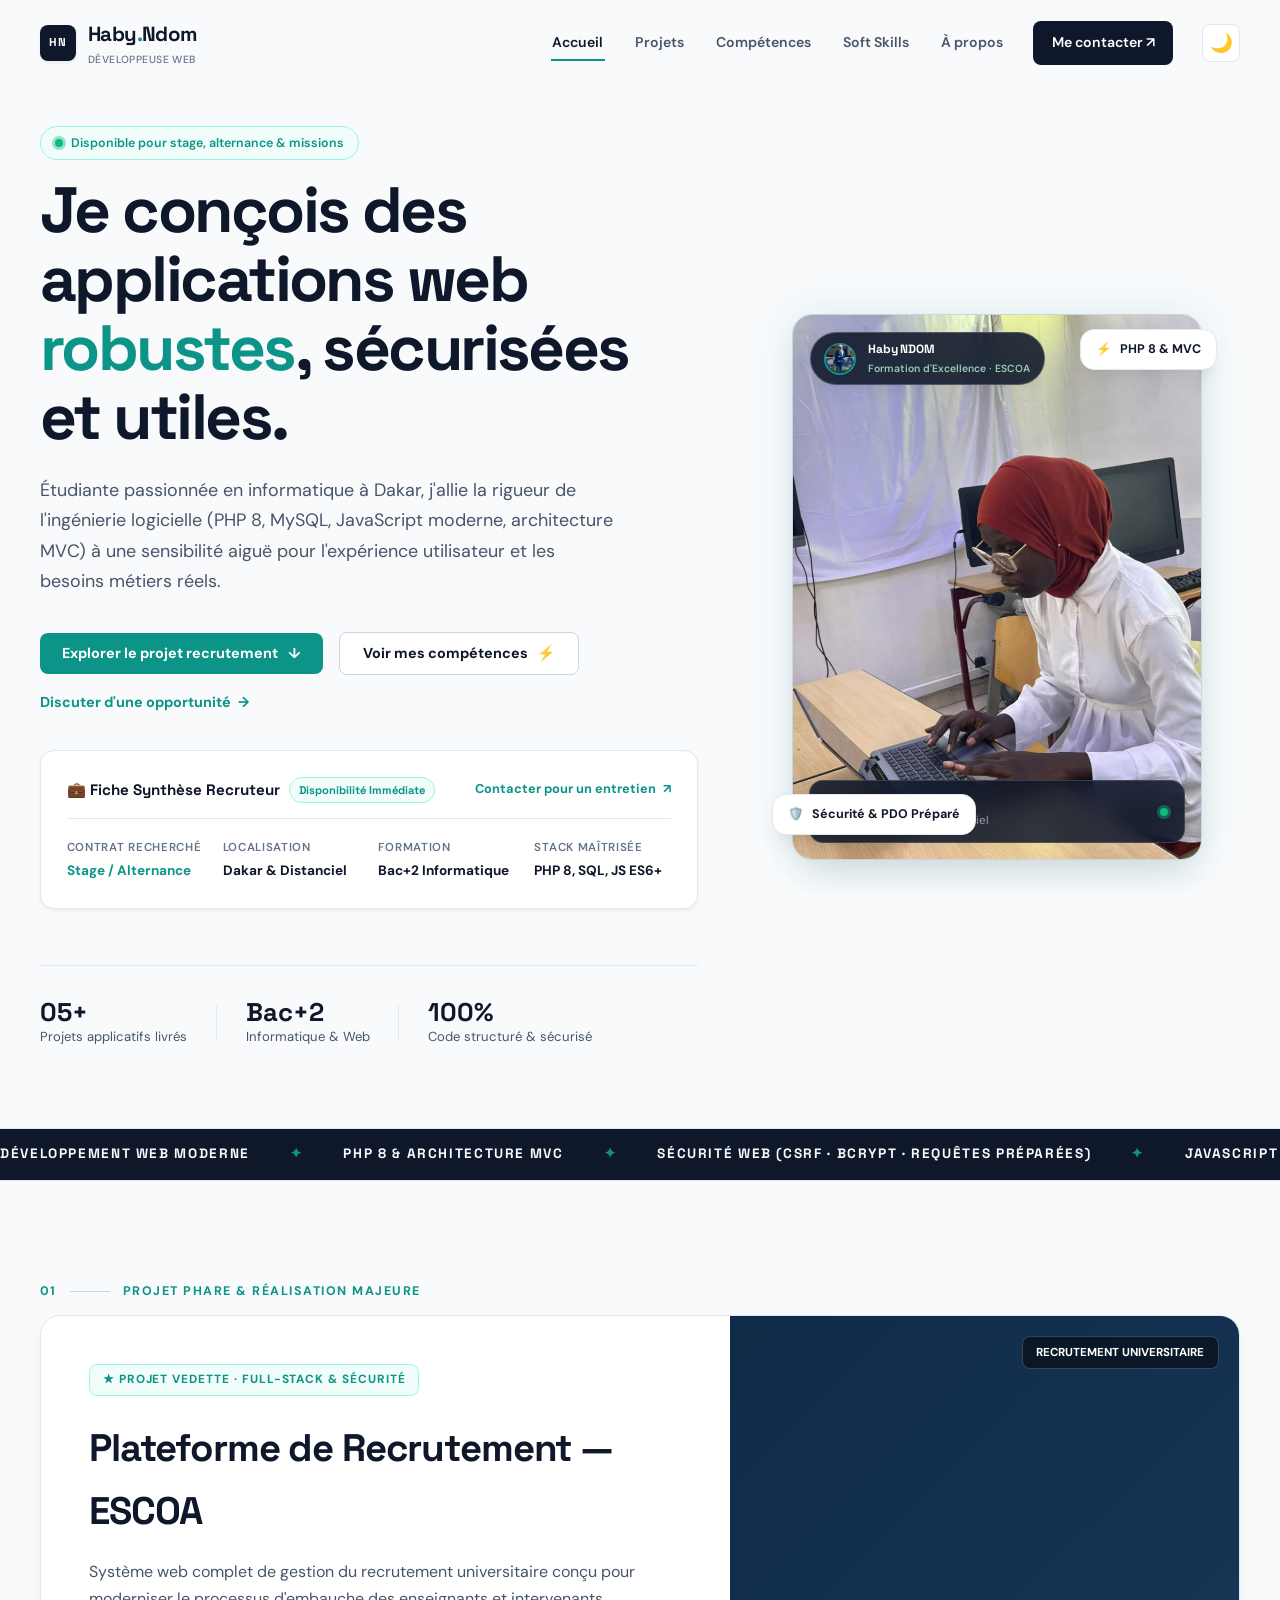
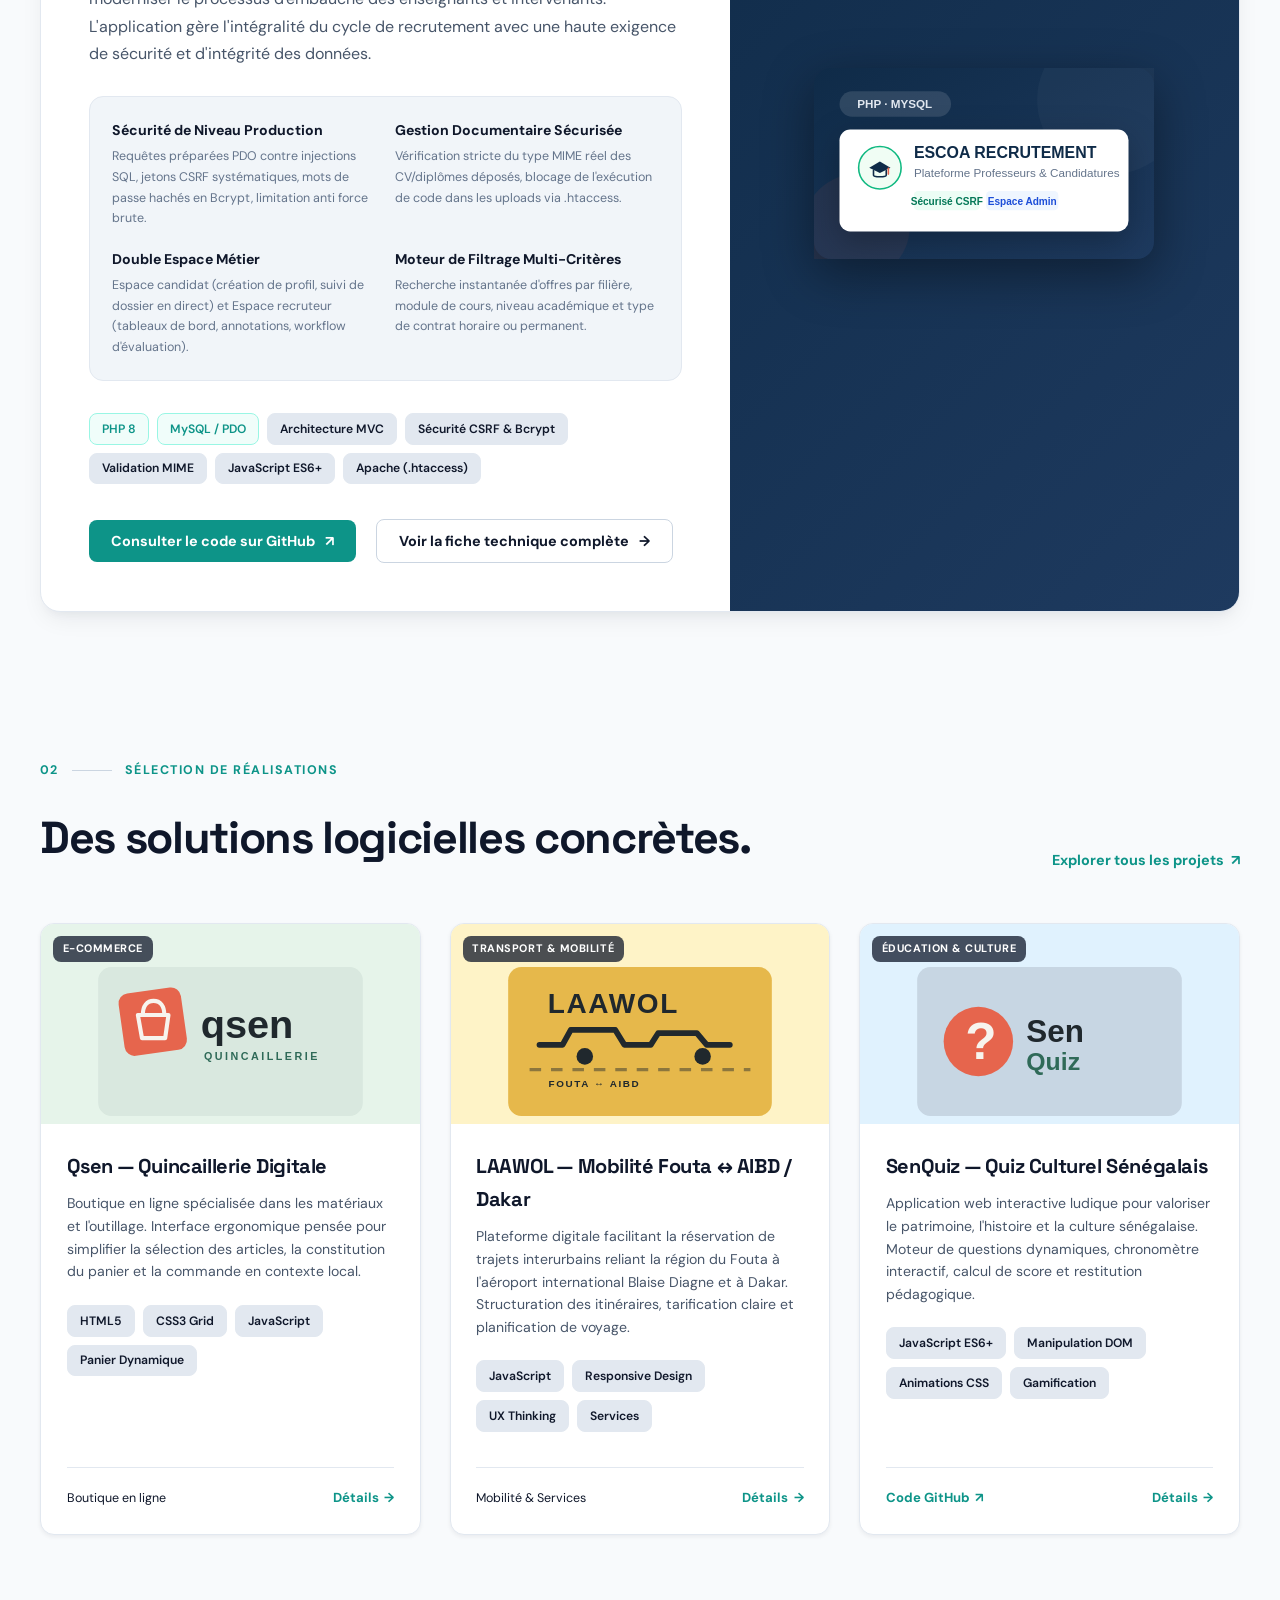
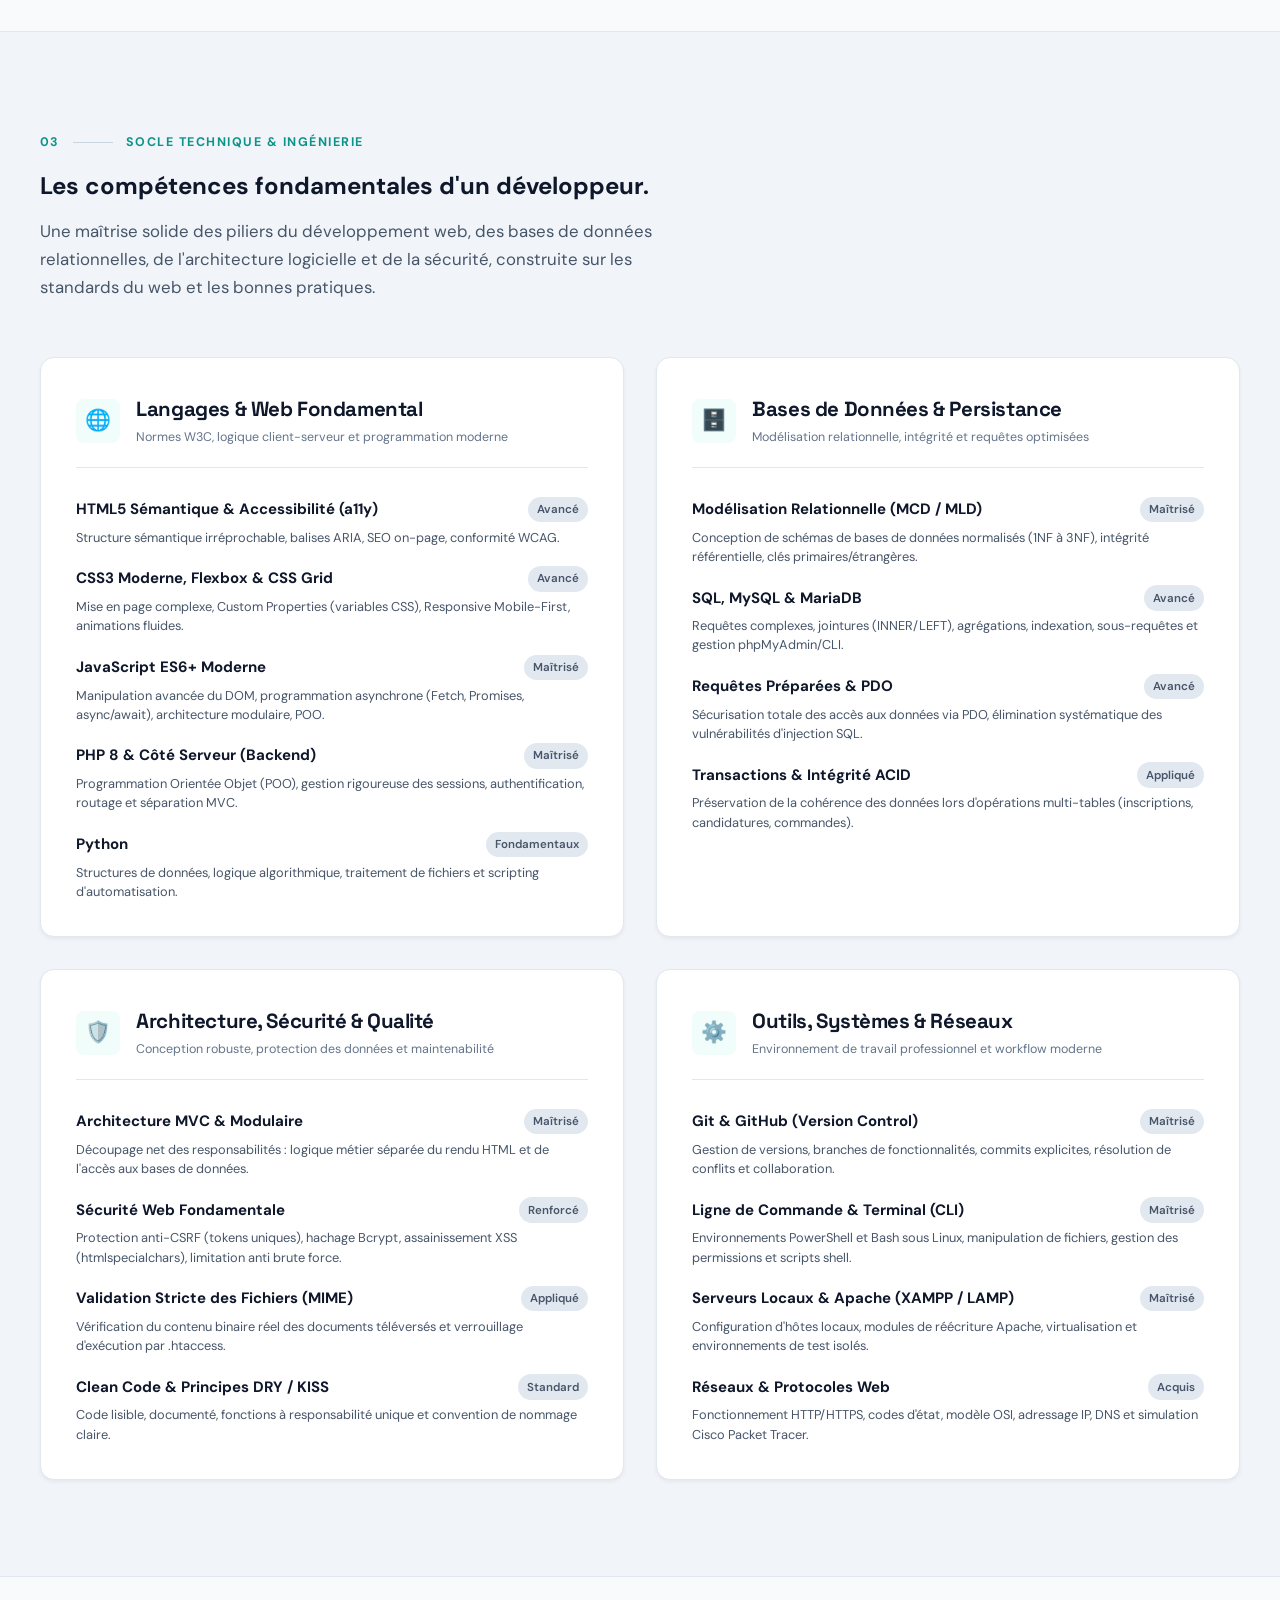
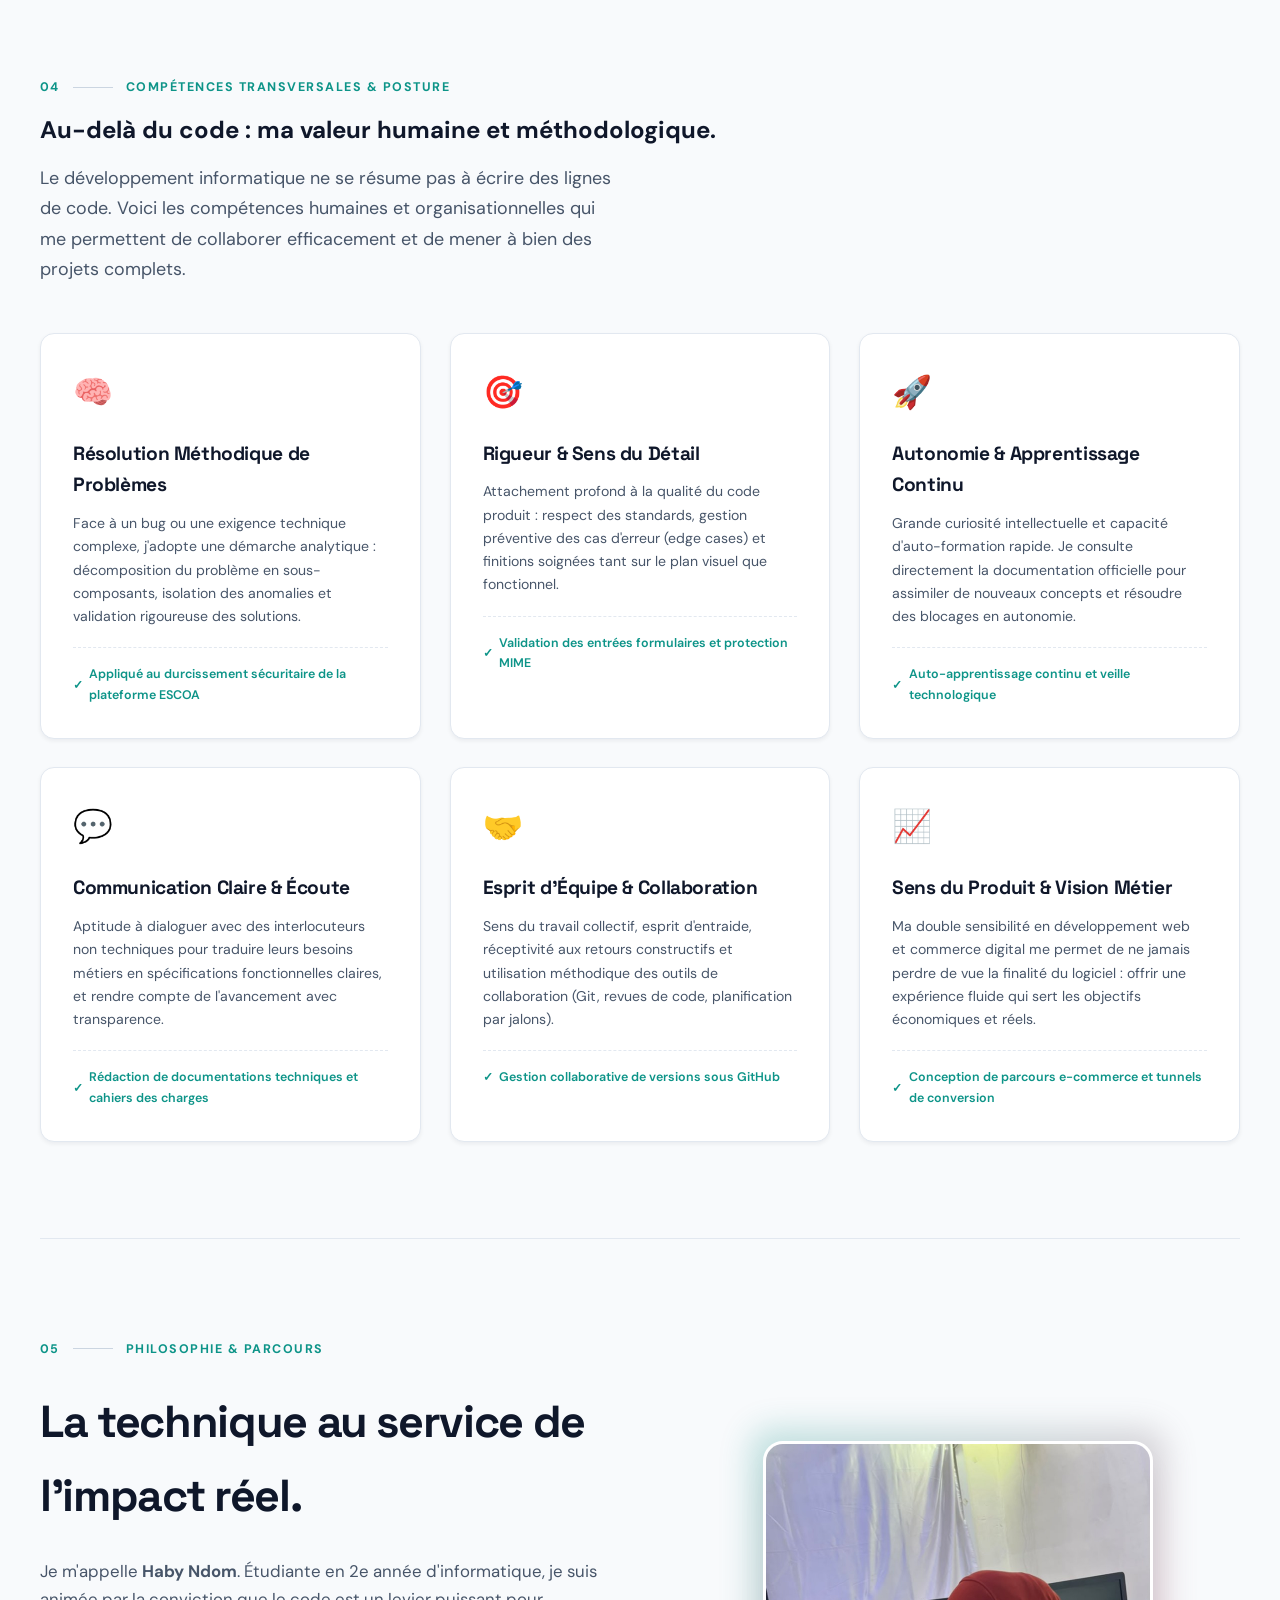
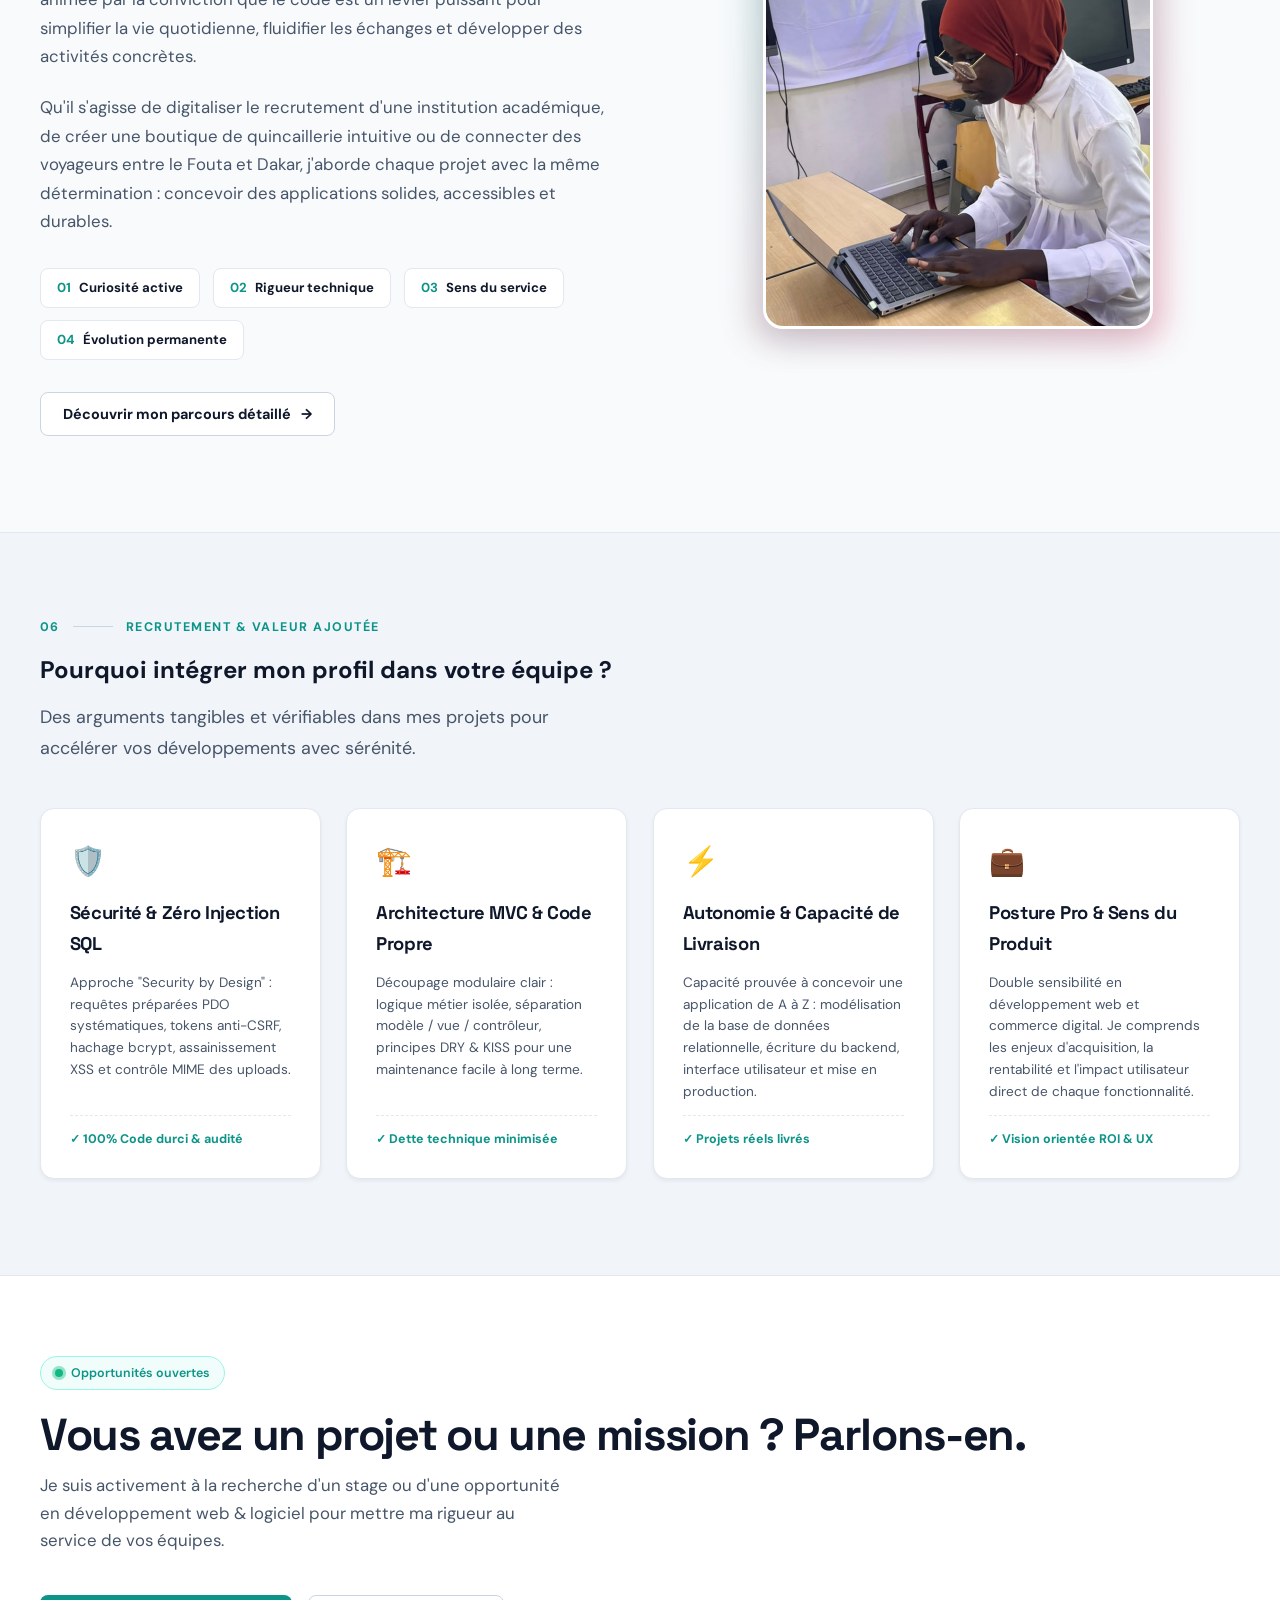
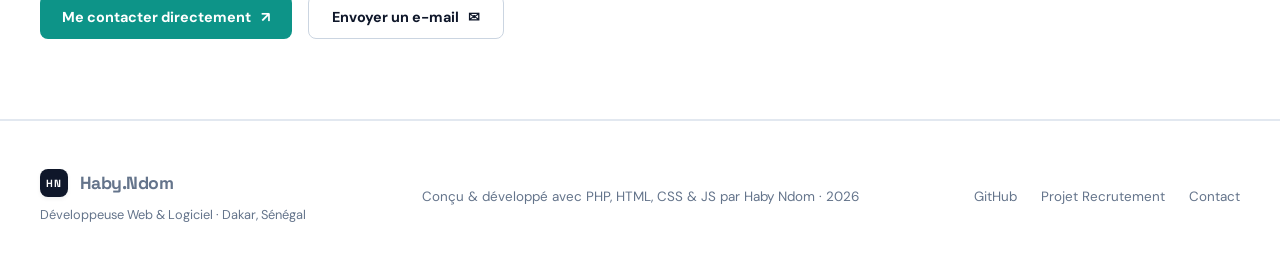
==== commit b3d939a0: "Perfectionnements design recruteurs : composition photo professionnelle, bandeau synthese et galerie" ====
--- a/index.html
+++ b/index.html
@@ -72,6 +72,37 @@
             </a>
           </div>
 
+          <!-- BANDEAU SYNTHÈSE RECRUTEUR EXPRESS -->
+          <div class="recruiter-strip">
+            <div class="recruiter-strip-header">
+              <div class="recruiter-strip-title">
+                <span>💼 Fiche Synthèse Recruteur</span>
+                <span class="badge-pill">Disponibilité Immédiate</span>
+              </div>
+              <a class="text-link" href="pages/contact.html" style="font-size: 0.8rem;">
+                Contacter pour un entretien <span>↗</span>
+              </a>
+            </div>
+            <div class="recruiter-data-grid">
+              <div class="recruiter-data-item">
+                <span class="recruiter-data-label">Contrat recherché</span>
+                <span class="recruiter-data-val accent">Stage / Alternance</span>
+              </div>
+              <div class="recruiter-data-item">
+                <span class="recruiter-data-label">Localisation</span>
+                <span class="recruiter-data-val">Dakar &amp; Distanciel</span>
+              </div>
+              <div class="recruiter-data-item">
+                <span class="recruiter-data-label">Formation</span>
+                <span class="recruiter-data-val">Bac+2 Informatique</span>
+              </div>
+              <div class="recruiter-data-item">
+                <span class="recruiter-data-label">Stack Maîtrisée</span>
+                <span class="recruiter-data-val">PHP 8, SQL, JS ES6+</span>
+              </div>
+            </div>
+          </div>
+
           <div class="hero-meta">
             <div>
               <strong>05+</strong>
@@ -90,16 +121,29 @@
           </div>
         </div>
 
-        <!-- VISUEL HÉRO AVEC L'IMAGE DE L'UTILISATRICE -->
+        <!-- VISUEL HÉRO AVEC COMPOSITION PHOTO PROFESSIONNELLE -->
         <div class="hero-visual reveal reveal-delay-1">
-          <div class="photo-card-wrapper">
+          <div class="photo-composite-card">
+            <!-- Badge supérieur avec photo institutionnelle ESCOA -->
+            <div class="photo-sub-badge">
+              <div class="photo-sub-avatar">
+                <img src="images/image-acceuil.jpg" alt="Haby Ndom en tailleur ESCOA" width="32" height="32">
+              </div>
+              <div class="photo-sub-text">
+                <strong>Haby NDOM</strong>
+                <span>Formation d'Excellence · ESCOA</span>
+              </div>
+            </div>
+
+            <!-- Floating pill haut droite -->
             <div class="floating-pill floating-top">
               <span>⚡</span>
-              <span>Code &amp; Architecture</span>
-            </div>
-
-            <div class="photo-card">
-              <img src="images/haby-dev.jpg" alt="Haby Ndom concentrée sur son ordinateur portable lors d'une session de développement" width="390" height="520">
+              <span>PHP 8 &amp; MVC</span>
+            </div>
+
+            <!-- Cadre photo principal (Haby au travail) -->
+            <div class="photo-composite-frame">
+              <img class="main-photo" src="images/haby-dev.jpg" alt="Haby Ndom concentrée sur son ordinateur portable lors d'une session de développement" width="390" height="520">
               <div class="photo-badge">
                 <div>
                   <div class="photo-badge-name">Haby Ndom</div>
@@ -109,9 +153,10 @@
               </div>
             </div>
 
+            <!-- Floating pill bas gauche -->
             <div class="floating-pill floating-bottom">
               <span>🛡️</span>
-              <span>Sécurité, SQL &amp; Rigueur</span>
+              <span>Sécurité &amp; PDO Préparé</span>
             </div>
           </div>
         </div>
@@ -567,6 +612,55 @@
         </div>
       </section>
 
+      <!-- SECTION POURQUOI RECRUTER MON PROFIL -->
+      <section class="why-hire-section reveal">
+        <div class="section-wrap">
+          <div class="section-kicker">06 <span></span> Recrutement &amp; Valeur Ajoutée</div>
+          <h2>Pourquoi intégrer mon profil dans votre équipe ?</h2>
+          <p class="hero-intro" style="margin-top: 0.8rem;">
+            Des arguments tangibles et vérifiables dans mes projets pour accélérer vos développements avec sérénité.
+          </p>
+
+          <div class="why-hire-grid">
+            <div class="why-hire-card">
+              <span class="why-hire-icon">🛡️</span>
+              <h3>Sécurité &amp; Zéro Injection SQL</h3>
+              <p>
+                Approche "Security by Design" : requêtes préparées PDO systématiques, tokens anti-CSRF, hachage bcrypt, assainissement XSS et contrôle MIME des uploads.
+              </p>
+              <div class="why-hire-metric">✓ 100% Code durci &amp; audité</div>
+            </div>
+
+            <div class="why-hire-card">
+              <span class="why-hire-icon">🏗️</span>
+              <h3>Architecture MVC &amp; Code Propre</h3>
+              <p>
+                Découpage modulaire clair : logique métier isolée, séparation modèle / vue / contrôleur, principes DRY &amp; KISS pour une maintenance facile à long terme.
+              </p>
+              <div class="why-hire-metric">✓ Dette technique minimisée</div>
+            </div>
+
+            <div class="why-hire-card">
+              <span class="why-hire-icon">⚡</span>
+              <h3>Autonomie &amp; Capacité de Livraison</h3>
+              <p>
+                Capacité prouvée à concevoir une application de A à Z : modélisation de la base de données relationnelle, écriture du backend, interface utilisateur et mise en production.
+              </p>
+              <div class="why-hire-metric">✓ Projets réels livrés</div>
+            </div>
+
+            <div class="why-hire-card">
+              <span class="why-hire-icon">💼</span>
+              <h3>Posture Pro &amp; Sens du Produit</h3>
+              <p>
+                Double sensibilité en développement web et commerce digital. Je comprends les enjeux d'acquisition, la rentabilité et l'impact utilisateur direct de chaque fonctionnalité.
+              </p>
+              <div class="why-hire-metric">✓ Vision orientée ROI &amp; UX</div>
+            </div>
+          </div>
+        </div>
+      </section>
+
       <!-- BANNIÈRE CALL TO ACTION -->
       <section class="cta-banner reveal">
         <div class="section-wrap cta-layout">
--- a/css/style.css
+++ b/css/style.css
@@ -1850,3 +1850,292 @@
     scroll-behavior: auto !important;
   }
 }
+
+/* ==========================================================================
+   PERFECTIONNEMENTS DESIGN RECRUTEURS & COMPOSITION PHOTO PROFESSIONNELLE
+   ========================================================================== */
+
+/* Carte Photo Composite Héro */
+.photo-composite-card {
+  position: relative;
+  width: min(100%, 410px);
+  margin-inline: auto;
+  z-index: 2;
+}
+
+.photo-composite-frame {
+  position: relative;
+  border-radius: var(--radius-lg);
+  overflow: hidden;
+  background: var(--bg-card);
+  border: 1.5px solid var(--border-strong);
+  box-shadow: var(--shadow-lg), 0 0 40px rgba(13, 148, 136, 0.12);
+  aspect-ratio: 3 / 4;
+}
+
+.photo-composite-frame img.main-photo {
+  width: 100%;
+  height: 100%;
+  object-fit: cover;
+  object-position: center 15%;
+  transition: transform 0.6s cubic-bezier(0.16, 1, 0.3, 1);
+}
+
+.photo-composite-frame:hover img.main-photo {
+  transform: scale(1.03);
+}
+
+/* Badge Mini Avatar ESCOA en superposition */
+.photo-sub-badge {
+  position: absolute;
+  top: 18px;
+  left: 18px;
+  display: flex;
+  align-items: center;
+  gap: 0.75rem;
+  padding: 0.45rem 0.85rem;
+  background: rgba(15, 23, 42, 0.88);
+  backdrop-filter: blur(12px);
+  -webkit-backdrop-filter: blur(12px);
+  border: 1px solid rgba(255, 255, 255, 0.2);
+  border-radius: var(--radius-full);
+  color: #ffffff;
+  box-shadow: var(--shadow-md);
+  z-index: 4;
+  animation: float 5s ease-in-out infinite;
+}
+
+.photo-sub-avatar {
+  width: 32px;
+  height: 32px;
+  border-radius: 50%;
+  border: 2px solid var(--teal-primary);
+  overflow: hidden;
+  flex-shrink: 0;
+}
+
+.photo-sub-avatar img {
+  width: 100%;
+  height: 100%;
+  object-fit: cover;
+  object-position: center top;
+}
+
+.photo-sub-text {
+  display: flex;
+  flex-direction: column;
+}
+
+.photo-sub-text strong {
+  font-size: 0.75rem;
+  font-family: var(--font-heading);
+  letter-spacing: -0.01em;
+  color: #ffffff;
+}
+
+.photo-sub-text span {
+  font-size: 0.65rem;
+  color: #94cdb5;
+  font-weight: 600;
+}
+
+/* Bandeau Recruteur Express */
+.recruiter-strip {
+  margin-top: 2rem;
+  padding: 1.6rem;
+  background: var(--bg-card);
+  border: 1.5px solid var(--border);
+  border-radius: var(--radius-md);
+  box-shadow: var(--shadow-sm);
+  display: flex;
+  flex-direction: column;
+  gap: 1.2rem;
+}
+
+.recruiter-strip-header {
+  display: flex;
+  justify-content: space-between;
+  align-items: center;
+  flex-wrap: wrap;
+  gap: 0.8rem;
+  padding-bottom: 0.9rem;
+  border-bottom: 1px solid var(--border);
+}
+
+.recruiter-strip-title {
+  display: flex;
+  align-items: center;
+  gap: 0.6rem;
+  font-family: var(--font-heading);
+  font-size: 0.95rem;
+  font-weight: 700;
+  color: var(--text-main);
+}
+
+.recruiter-strip-title span.badge-pill {
+  padding: 0.2rem 0.55rem;
+  background: var(--teal-subtle);
+  color: var(--teal-primary);
+  font-size: 0.7rem;
+  font-weight: 700;
+  border-radius: var(--radius-full);
+  border: 1px solid var(--teal-border);
+}
+
+.recruiter-data-grid {
+  display: grid;
+  grid-template-columns: repeat(4, 1fr);
+  gap: 1.2rem;
+}
+
+.recruiter-data-item {
+  display: flex;
+  flex-direction: column;
+  gap: 0.2rem;
+}
+
+.recruiter-data-label {
+  font-size: 0.72rem;
+  text-transform: uppercase;
+  letter-spacing: 0.06em;
+  color: var(--text-subtle);
+  font-weight: 600;
+}
+
+.recruiter-data-val {
+  font-size: 0.85rem;
+  font-weight: 700;
+  color: var(--text-main);
+}
+
+.recruiter-data-val.accent {
+  color: var(--teal-primary);
+}
+
+/* Section "Pourquoi me recruter ?" */
+.why-hire-section {
+  padding-block: 5rem 6rem;
+  border-top: 1px solid var(--border);
+  background: var(--bg-card-subtle);
+}
+
+.why-hire-grid {
+  display: grid;
+  grid-template-columns: repeat(4, 1fr);
+  gap: 1.6rem;
+  margin-top: 2.8rem;
+}
+
+.why-hire-card {
+  background: var(--bg-card);
+  border: 1px solid var(--border);
+  border-radius: var(--radius-md);
+  padding: 1.8rem;
+  box-shadow: var(--shadow-sm);
+  display: flex;
+  flex-direction: column;
+  gap: 0.8rem;
+  transition: all var(--transition-fast);
+}
+
+.why-hire-card:hover {
+  transform: translateY(-5px);
+  border-color: var(--teal-primary);
+  box-shadow: var(--shadow-md);
+}
+
+.why-hire-icon {
+  font-size: 1.8rem;
+}
+
+.why-hire-card h3 {
+  font-family: var(--font-heading);
+  font-size: 1.15rem;
+  color: var(--text-main);
+  letter-spacing: -0.02em;
+}
+
+.why-hire-card p {
+  font-size: 0.85rem;
+  color: var(--text-muted);
+  line-height: 1.6;
+}
+
+.why-hire-metric {
+  margin-top: auto;
+  padding-top: 0.8rem;
+  border-top: 1px dashed var(--border);
+  font-size: 0.78rem;
+  font-weight: 700;
+  color: var(--teal-primary);
+  display: flex;
+  align-items: center;
+  gap: 0.4rem;
+}
+
+/* Galerie Dual-Photo pour À Propos */
+.about-dual-gallery {
+  display: grid;
+  grid-template-columns: 1fr 1fr;
+  gap: 2rem;
+  margin-bottom: 2.5rem;
+}
+
+.about-photo-item {
+  position: relative;
+  border-radius: var(--radius-md);
+  overflow: hidden;
+  background: var(--bg-card);
+  border: 1px solid var(--border);
+  box-shadow: var(--shadow-md);
+}
+
+.about-photo-item img {
+  width: 100%;
+  aspect-ratio: 4 / 5;
+  object-fit: cover;
+  transition: transform 0.5s ease;
+}
+
+.about-photo-item:hover img {
+  transform: scale(1.03);
+}
+
+.about-photo-caption {
+  padding: 1rem 1.2rem;
+  background: var(--bg-card);
+  border-top: 1px solid var(--border);
+}
+
+.about-photo-caption strong {
+  display: block;
+  font-size: 0.88rem;
+  color: var(--text-main);
+  font-family: var(--font-heading);
+}
+
+.about-photo-caption span {
+  font-size: 0.78rem;
+  color: var(--text-muted);
+}
+
+@media (max-width: 1024px) {
+  .recruiter-data-grid {
+    grid-template-columns: repeat(2, 1fr);
+  }
+  .why-hire-grid {
+    grid-template-columns: repeat(2, 1fr);
+  }
+  .about-dual-gallery {
+    grid-template-columns: 1fr;
+  }
+}
+
+@media (max-width: 640px) {
+  .recruiter-data-grid {
+    grid-template-columns: 1fr;
+  }
+  .why-hire-grid {
+    grid-template-columns: 1fr;
+  }
+}
